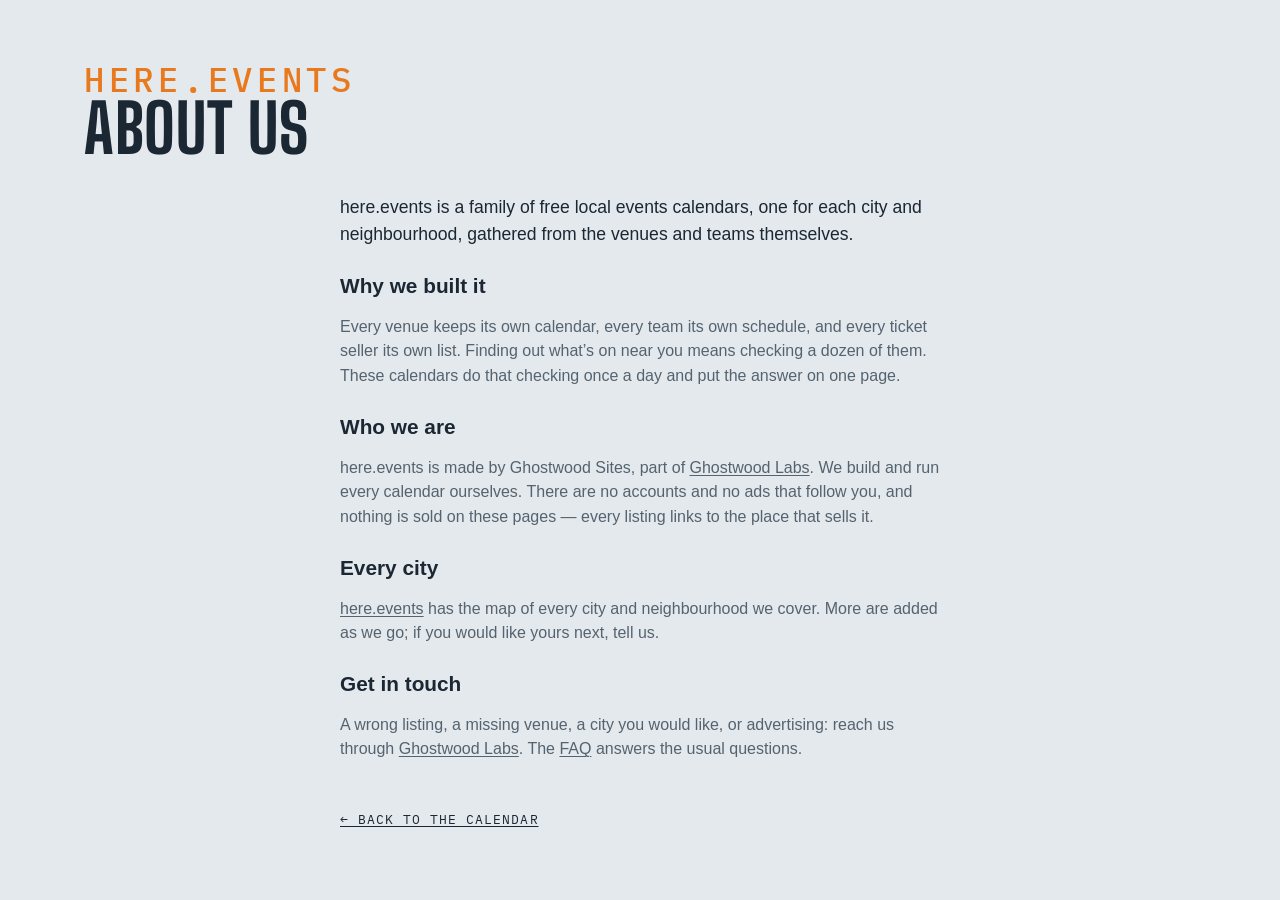
==== site/about.html @ 964dc715 "Sources and About Us as their own pages, FAQ the same on every site, More Cities centred Co-Authored" ====
<!DOCTYPE html>
<html lang="en">
<head>
<meta charset="utf-8">
<meta name="viewport" content="width=device-width, initial-scale=1, viewport-fit=cover">
<meta name="theme-color" media="(prefers-color-scheme: light)" content="#edf1f4">
<meta name="theme-color" media="(prefers-color-scheme: dark)" content="#141a20">
<script>
  try {
    var t = localStorage.getItem('lqa-theme');
    var PHONE = '(max-width: 640px), (pointer: coarse) and (max-height: 500px)';
    if ((t === 'light' || t === 'dark') && !matchMedia(PHONE).matches) document.documentElement.dataset.theme = t;
  } catch (e) { /* no storage — system it is */ }
</script>
<title>About Us — here.events</title>
<meta name="description" content="About here.events: free local events calendars for each city and neighbourhood, gathered from the venues and teams themselves.">
<link rel="icon" href="favicon.svg" type="image/svg+xml">
<link rel="preconnect" href="https://fonts.googleapis.com">
<link rel="preconnect" href="https://fonts.gstatic.com" crossorigin>
<link href="https://fonts.googleapis.com/css2?family=Big+Shoulders:opsz,wght@10..72,500;10..72,700&family=IBM+Plex+Mono:wght@400;500&display=swap" rel="stylesheet">
<link rel="stylesheet" href="styles.css?v=__V__">
<script src="city.js?v=__V__"></script>
</head>
<body>

<!-- the Ghostwood Labs mark, drawn once; the masthead and the footer <use> it -->
<svg width="0" height="0" style="position:absolute" aria-hidden="true">
  <symbol id="gw-mark" viewBox="0 0 576 576">
    <g fill="none" stroke="currentColor" stroke-width="24" stroke-linecap="round" stroke-linejoin="round">
      <path d="M300.19 51.03A26 26 0 0 1 275.81 51.03L235.63 29.71A26 26 0 0 0 210.57 30.08L103.63 91.02A26 26 0 0 0 90.5 113.61L90.5 161.4A26 26 0 0 1 77.38 183.98L39.62 205.52A26 26 0 0 0 26.5 228.1L26.5 347.9A26 26 0 0 0 39.62 370.48L77.38 392.02A26 26 0 0 1 90.5 414.6L90.5 462.39A26 26 0 0 0 103.63 484.98L210.57 545.92A26 26 0 0 0 235.63 546.29L275.81 524.97A26 26 0 0 1 300.19 524.97L340.37 546.29A26 26 0 0 0 365.43 545.92L472.37 484.98A26 26 0 0 0 485.5 462.39L485.5 414.6A26 26 0 0 1 498.62 392.02L536.38 370.48A26 26 0 0 0 549.5 347.9L549.5 228.1A26 26 0 0 0 536.38 205.52L498.62 183.98A26 26 0 0 1 485.5 161.4L485.5 113.61A26 26 0 0 0 472.37 91.02L365.43 30.08A26 26 0 0 0 340.37 29.71L300.19 51.03Z"/>
      <path d="M288 57.5L288 177.5"/>
      <path d="M288 518.5L288 403.5"/>
      <path d="M90.5 176.5L144.63 204.58A26 26 0 0 0 169.19 204.26L209.58 181.92A26 26 0 0 0 223 159.17L223 101.5L158.5 137.5"/>
      <path d="M485.5 176.5L431.37 204.58A26 26 0 0 1 406.81 204.26L366.42 181.92A26 26 0 0 1 353 159.17L353 101.5L417.5 137.5"/>
      <path d="M157 211L157 287.5"/>
      <path d="M419 211L419 287.5"/>
      <path d="M90.5 399.5L144.63 371.42A26 26 0 0 1 169.19 371.74L209.58 394.08A26 26 0 0 1 223 416.83L223 474.5L158.5 438.5"/>
      <path d="M485.5 399.5L431.37 371.42A26 26 0 0 0 406.81 371.74L366.42 394.08A26 26 0 0 0 353 416.83L353 474.5L417.5 438.5"/>
      <path d="M26.5 288L92 325.5L92 250.5"/>
      <path d="M549.5 288L484 325.5L484 250.5"/>
    </g>
  </symbol>
</svg>

<!-- About us (Steve, 2026-10-29: "Create an about us section just to the left of FAQ, make it work
     the same"): one shared page for every city, word for word, like the FAQ. Styled by .ad-page. -->
<header class="masthead">
  <div class="masthead-text">
    <p class="eyebrow">here.events</p>
    <h1>About Us</h1>
  </div>
</header>
<main class="ad-page about-page">
  <p class="ad-lead">here.events is a family of free local events calendars, one for each city and neighbourhood, gathered from the venues and teams themselves.</p>

  <h2>Why we built it</h2>
  <p>Every venue keeps its own calendar, every team its own schedule, and every ticket seller its own list. Finding out what’s on near you means checking a dozen of them. These calendars do that checking once a day and put the answer on one page.</p>

  <h2>Who we are</h2>
  <p>here.events is made by Ghostwood Sites, part of <a href="https://ghostwoodlabs.com/" rel="noopener">Ghostwood Labs</a>. We build and run every calendar ourselves. There are no accounts and no ads that follow you, and nothing is sold on these pages — every listing links to the place that sells it.</p>

  <h2>Every city</h2>
  <p><a href="https://here.events/">here.events</a> has the map of every city and neighbourhood we cover. More are added as we go; if you would like yours next, tell us.</p>

  <h2>Get in touch</h2>
  <p>A wrong listing, a missing venue, a city you would like, or advertising: reach us through <a href="https://ghostwoodlabs.com/" rel="noopener">Ghostwood Labs</a>. The <a href="faq.html">FAQ</a> answers the usual questions.</p>

  <a class="ad-back" href="./">← Back to the calendar</a>
</main>
</body>
</html>
---- site/styles.css ----
/* Lower Queen Anne Events — overcast-sky palette, marquee display type. */

:root {
  --sky: #e4e9ed;        /* overcast paper (a step down from #edf1f4, Steve 2026-10-12: "a little less glaring") */
  --mist: #f7f9fb;       /* card surface (was pure white) */
  --ink: #1b2733;        /* Puget ink */
  --ink-soft: #55636f;
  --ink-bright: #1b2733; /* the logo: pure white in the dark palette, ink here */
  --line: #c3ccd4;
  --gold: #e8791d;       /* Space Needle "Galaxy Gold" */
  --gold-soft: #fbe9d8;
  /* Color coding is muted (a step back from the pure primaries) and each
     group keeps to its own family so a dot or stripe reads as what it is:
     venues are cool (blue → violet → teal), event types are warm (yellow →
     orange → red → pink). */
  /* venue hues (chips, grid ticks, agenda tags): a sweep from teal through
     blue and violet to magenta, neighbors alternating light and dark */
  /* all three families sit a step back from the pure primaries: the same
     hues, less glare, so the stripes and ticks read after the titles */
  --v-uc: #9e2e2e; --v-soldier: #2e4f9e; --v-wrigley: #6f9e2e; --v-rate: #9e2e90; --v-wintrust: #2e9e8b; --v-cu1: #9e6b2e; /* the rooms, one hue each (city.js cssVar), spread round the wheel */
  --v-pavilion: #4a2e9e; --v-navypier: #339e2e; --v-chitheatre: #9e2e53; --v-cadillac: #2e749e; --v-cibc: #959e2e; --v-nederlander: #872e9e;
  --v-shakes: #2e9e66; --v-cso: #9e452e; --v-saltshed: #2e379e; --v-aragon: #589e2e; --v-riviera: #9e2e79; --v-metro: #2e9a9e;
  --v-hob: #9e822e; --v-thalia: #612e9e; --v-vic: #2e9e40; --v-radius: #9e2e3c; --v-concord: #2e5d9e; --v-parkwest: #7e9e2e;
  --v-lincoln: #9e2e9e; --v-bottom: #2e9e7d; --v-ramova: #9e5c2e; --v-reggies: #3c2e9e; --v-chopshop: #419e2e; --v-allstate: #9e2e62;
  --v-rosemont: #2e829e; --v-ravinia: #9e992e; --v-seatgeek: #782e9e;
  --venue-text: 72%;     /* how much of the venue hue the card's venue label keeps (light mode) */
  --tint: 26%;           /* the venue wash behind a series card (light mode; 13% in the dark palette) */
  --row-a: #f3f6f8; --row-b: #d6dde3; /* the list's rows alternate light and dark grey; only a series keeps its venue's hue (Steve, 2026-10-20) */
  /* event-type hues (calendar ticks, agenda right edge): concerts salmon and
     arts crimson keep clear of the brand orange; movies slate = "quiet" */
  --t-concert: #d9664f;
  --t-sports: #d4b106;
  --t-arts: #b8303f;
  --t-movie: #7a8a99;
  --t-community: #d63f9c;
  --t-expo: #2a9d8f;      /* conventions & expos: turquoise, the one hue the types didn't use */
  --t-bar: #c28a12;       /* bar nights: amber, an ale between the sports yellow and concert salmon */
  --alert: #e02b26;       /* cancelled / postponed notes: plain bright red */
  --barh-base: 3.4rem;   /* the pinned filter bar's height (chips 2.25rem + padding) */
  --titleh: 1.7rem;      /* the bar's title line (1.2rem + .5rem gap), added while scrolled */
  --barh: var(--barh-base); /* what the sticky things below the bar offset by */
  --rule: color-mix(in srgb, var(--line), var(--ink-soft)); /* list dividers: a step brighter than --line */
  /* the scorebug (the live game block, .tf-bug): a light panel in this theme, the broadcast's charcoal in the dark one (Steve, 2026-10-12: the charcoal panel on the light card looked bad) */
  --bug-bg: #f9fafb; --bug-frame: #c9d2da; --bug-ink: #1b2733; --bug-soft: #55636f; --bug-dim: #7c8894; --bug-rowline: #d5dce3; --bug-off: #b3bcc5; --bug-muted: #6b7784; --bug-score-bg: #ffffff; --bug-shadow: rgba(15, 25, 35, .10); --bug-redzone: #c8261f;
  --bug-bw: 1px; --frame: var(--line); --frame-w: 1px; /* the game block's frame and the bug's rules: hairlines in the card's line colour here, the 2px broadcast frame in the dark theme (Steve, 2026-10-12: "soften … the borders in general") */
  --cell-mix: 22%; --cell-ink: var(--ink); --cell-bar: 4px; --cell-shadow: none; /* the bug's team cells: a wash of the club colour with a bar of it at the left and ink type, instead of the solid cell ("soften the colors here") */
  --tick-mix: var(--ink); --tick-pct: 65%; /* the refresh countdown ring: the club's colour mixed toward ink here, toward white on the dark ground (the mix itself is written in the .tf-refresh rule: a token holding var(--team-2) would resolve here on :root, where no club colour exists, and come out empty) */
  --dot: color-mix(in srgb, var(--ink-soft) 40%, transparent); /* the dotted underline under the watch strip's links */
  --display: "Big Shoulders", "Arial Narrow", sans-serif;
  --body: -apple-system, BlinkMacSystemFont, "Segoe UI", "Helvetica Neue", sans-serif;
  --mono: "IBM Plex Mono", ui-monospace, Menlo, monospace;
}
/* Dark palette. Applies when the system prefers dark and the visitor hasn't
   picked Light, or whenever they've picked Dark (the toggle sets
   data-theme on <html>; "system" leaves it unset). The two blocks must
   stay identical — CSS has no way to give one ruleset two unrelated
   conditions. */
@media (prefers-color-scheme: dark) {
  :root:not([data-theme="light"]) {
    color-scheme: dark;
    --sky: #141a20; --mist: #1d252e; --ink: #e8edf1; --ink-soft: #9aa7b2; --ink-bright: #ffffff;
    --line: #333f4a; --gold: #f08a33; --gold-soft: #3a2a1a;
    --v-uc: #ea8686; --v-soldier: #86a3ea; --v-wrigley: #c0ea86; --v-rate: #ea86dd; --v-wintrust: #86ead9; --v-cu1: #eabc86;
    --v-pavilion: #9f86ea; --v-navypier: #8aea86; --v-chitheatre: #ea86a7; --v-cadillac: #86c4ea; --v-cibc: #e1ea86; --v-nederlander: #d586ea;
    --v-shakes: #86eab7; --v-cso: #ea9a86; --v-saltshed: #868eea; --v-aragon: #abea86; --v-riviera: #ea86c8; --v-metro: #86e6ea;
    --v-hob: #ead086; --v-thalia: #b386ea; --v-vic: #86ea96; --v-radius: #ea8692; --v-concord: #86b0ea; --v-parkwest: #cdea86;
    --v-lincoln: #e986ea; --v-bottom: #86eacc; --v-ramova: #eaaf86; --v-reggies: #9286ea; --v-chopshop: #97ea86; --v-allstate: #ea86b4;
    --v-rosemont: #86d1ea; --v-ravinia: #eae586; --v-seatgeek: #c886ea;
    --venue-text: 100%; --tint: 13%;
    --row-a: #1e252c; --row-b: #2c343c;
    --t-concert: #f0806a; --t-sports: #f2d21b; --t-arts: #d63a4f;
    --t-movie: #8b9db0; --t-community: #e660a8; --t-expo: #4fd1c5; --t-bar: #e3ad3c; --alert: #ff4b3e;
    --bug-bg: #2b2d30; --bug-frame: #c9cdd2; --bug-ink: #f4f4f4; --bug-soft: #d5d8dc; --bug-dim: #b9bec4; --bug-rowline: #5c6167; --bug-off: #6a6d72; --bug-muted: #4a4f56; --bug-score-bg: #fafafa; --bug-shadow: rgba(0, 0, 0, .35); --bug-redzone: #ff7b7b;
  --bug-bw: 2px; --frame: var(--ink-soft); --frame-w: 2px; --cell-mix: 100%; --cell-ink: #fff; --cell-bar: 0px; --cell-shadow: 0 1px 2px rgba(0, 0, 0, .5);
    --bug-bw: 2px; --frame: var(--ink-soft); --frame-w: 2px; --cell-mix: 100%; --cell-ink: #fff; --cell-bar: 0px; --cell-shadow: 0 1px 2px rgba(0, 0, 0, .5);
    --tick-mix: white; --tick-pct: 45%;
    --dot: color-mix(in srgb, var(--ink-soft) 60%, transparent);
  }
}
:root[data-theme="dark"] {
  color-scheme: dark;
  --sky: #141a20; --mist: #1d252e; --ink: #e8edf1; --ink-soft: #9aa7b2; --ink-bright: #ffffff;
  --line: #333f4a; --gold: #f08a33; --gold-soft: #3a2a1a;
  --v-uc: #ea8686; --v-soldier: #86a3ea; --v-wrigley: #c0ea86; --v-rate: #ea86dd; --v-wintrust: #86ead9; --v-cu1: #eabc86;
  --v-pavilion: #9f86ea; --v-navypier: #8aea86; --v-chitheatre: #ea86a7; --v-cadillac: #86c4ea; --v-cibc: #e1ea86; --v-nederlander: #d586ea;
  --v-shakes: #86eab7; --v-cso: #ea9a86; --v-saltshed: #868eea; --v-aragon: #abea86; --v-riviera: #ea86c8; --v-metro: #86e6ea;
  --v-hob: #ead086; --v-thalia: #b386ea; --v-vic: #86ea96; --v-radius: #ea8692; --v-concord: #86b0ea; --v-parkwest: #cdea86;
  --v-lincoln: #e986ea; --v-bottom: #86eacc; --v-ramova: #eaaf86; --v-reggies: #9286ea; --v-chopshop: #97ea86; --v-allstate: #ea86b4;
  --v-rosemont: #86d1ea; --v-ravinia: #eae586; --v-seatgeek: #c886ea;
  --venue-text: 100%; --tint: 13%;
  --row-a: #1e252c; --row-b: #2c343c;
  --t-concert: #f0806a; --t-sports: #f2d21b; --t-arts: #d63a4f;
  --t-movie: #8b9db0; --t-community: #e660a8; --t-expo: #4fd1c5; --t-bar: #e3ad3c; --alert: #ff4b3e;
  --bug-bg: #2b2d30; --bug-frame: #c9cdd2; --bug-ink: #f4f4f4; --bug-soft: #d5d8dc; --bug-dim: #b9bec4; --bug-rowline: #5c6167; --bug-off: #6a6d72; --bug-muted: #4a4f56; --bug-score-bg: #fafafa; --bug-shadow: rgba(0, 0, 0, .35); --bug-redzone: #ff7b7b;
  --tick-mix: white; --tick-pct: 45%;
  --dot: color-mix(in srgb, var(--ink-soft) 60%, transparent);
}
:root[data-theme="light"] { color-scheme: light; }

* { box-sizing: border-box; }
html { scroll-behavior: smooth; overflow-x: clip; } /* clip: the footer bleeds to the viewport edges */
@media (prefers-reduced-motion: reduce) { html { scroll-behavior: auto; } }
/* the page is 62rem wide, and steps wider on big screens so event names
   get a single line: the calendar column is fixed, so all of the extra
   width goes to the cards (the footer line follows) */
:root { --pagew: 62rem; }
@media (min-width: 1180px) { :root { --pagew: 72rem; } }
@media (min-width: 1360px) { :root { --pagew: 80rem; } }
body {
  /* no bottom padding: the sticky footer is the page's last thing, and any
     padding here would show as a blank band under it once the list is short.
     A column flex at least a viewport tall, so a short page (the Teams view
     with one team) still puts the footer at the bottom edge */
  display: flex; flex-direction: column; min-height: 100vh; min-height: 100dvh;
  margin: 0 auto; padding: 0 1.25rem; max-width: var(--pagew);
  background: var(--sky); color: var(--ink);
  font: 16px/1.55 var(--body);
}
/* flex items refuse to shrink below their content's minimum width, so one
   unwrappable line (a TV listing, the compact bar's title) would push a whole
   section past a phone's edge; let them shrink like blocks */
body > * { min-width: 0; }
a { color: inherit; text-underline-offset: 2px; }
:focus-visible { outline: 2px solid var(--ink-soft); outline-offset: 2px; }

/* ---- masthead ---- */
.masthead {
  display: flex; flex-wrap: wrap; gap: 1.5rem; align-items: flex-end;
  justify-content: space-between; padding: 2.5rem 0 1rem;
}
.eyebrow {
  font-family: var(--mono); font-size: .8rem; letter-spacing: .12em;
  text-transform: uppercase; color: var(--gold); margin: 0 0 .3rem;
}
h1 {
  font-family: var(--display); font-weight: 700; font-size: clamp(2.6rem, 7vw, 4.2rem);
  line-height: .92; text-transform: uppercase; letter-spacing: .01em; margin: 0;
}
.masthead-text { min-width: 0; max-width: 100%; } /* a flex item would grow to its widest line and push past a phone's edge */
/* "More Cities" (See All until 2026-10-13, Other Places until 2026-10-18): the pill before the theme pill, to the same map (Steve, 2026-10-12); in the pinned bar the chip's text folds away and the map glyph stays */
/* Add To My Calendar: the first of the masthead's tools (Steve, 2026-10-26, "should move here" — beside More Cities; in the bar from 2026-09-16 until then), sized like the More Cities pill beside it */
.masthead-tools #subscribeBtn { order: 3; display: inline-flex; align-items: center; gap: .45rem; min-height: calc(1.7rem + 8px); padding: 0 .95em; }
.masthead-tools #subscribeBtn svg { width: 1rem; height: 1rem; flex: none; }
.masthead-tools #subscribeBtn:hover { border-color: var(--ink-soft); }
.bar-title .masthead-tools #subscribeBtn { min-height: 1.7rem; padding: 0 .5em; } /* icon-only in the title line, like the pill (the label rule is .bar-title .masthead-tools .chip span) */
.masthead-tools .see-all { order: 4; display: inline-flex; align-items: center; gap: .45rem; min-height: calc(1.7rem + 8px); padding: 0 .95em; text-decoration: none; }
.masthead-tools .see-all svg { width: 1rem; height: 1rem; fill: none; stroke: currentColor; stroke-width: 1.6; stroke-linejoin: round; stroke-linecap: round; }
.masthead-tools .see-all:hover { border-color: var(--ink-soft); }
.bar-title .masthead-tools .see-all { min-height: 1.7rem; padding: 0 .5em; }
/* the mark and the name as one thing: the mark stretches to the text's
   height (eyebrow + title) and keeps square, in the footer mark's white */
.masthead { --mast-title: clamp(2.6rem, 7vw, 4.2rem); } /* the title's size; the eyebrow and the mark are cut from it */
.masthead h1 { font-size: var(--mast-title); }
/* the picture (Steve, 2026-09-21: line art, the Needle's crown the focus):
   the top of the Space Needle from the Highsmith aerial, traced to single
   smooth lines at build (a gradient-magnitude pass over the photo, see the
   memory note), a 4.5:1 window from the spire tip to the Queen Anne treeline
   with the Needle centred and the Cascades ridge behind
   (design/lqa-masthead-lines-gen.py). The
   drawing is a luminance mask (masthead-lines.png, white = line) over a box
   of ink, so the lines are the palette's own ink in either theme. A band
   behind the masthead, the Needle toward the right, dissolving into the page
   on every side — no hard edge where the art stops (Steve, 2026-09-21) */
.masthead { min-height: 11rem; overflow: hidden; isolation: isolate; } /* a slim band (Steve, 2026-09-20: minimal) */
.masthead-photo { /* the drawing fills the gap between the name and the theme pill (Steve, 2026-10-05: "in all the modes try to make it fill this space"): a flex item between them, as tall as the band (the negative margins reach over the band's padding) */
  order: 1; flex: 1 1 0; align-self: stretch; min-width: 0; z-index: -1;
  margin: -2.5rem 0 -1rem; pointer-events: none;
  background: #fff; opacity: .9; /* white lines on the dark palette, black on the light one (Steve: "white and black with antialiasing") */
  -webkit-mask-image: url(masthead-lines.png), linear-gradient(to right, transparent 0%, #000 10%, #000 92%, transparent 100%), linear-gradient(to bottom, #000 0%, #000 58%, transparent 100%);
  mask-image: url(masthead-lines.png), linear-gradient(to right, transparent 0%, #000 10%, #000 92%, transparent 100%), linear-gradient(to bottom, #000 0%, #000 58%, transparent 100%);
  -webkit-mask-size: auto 100%, 100% 100%, 100% 100%; mask-size: auto 100%, 100% 100%, 100% 100%; /* the drawing at the band's height, however wide the gap: the Needle stays whole, the ridge beside it shows as far as the gap allows */
  -webkit-mask-position: 50% 0%, 0 0, 0 0; mask-position: 50% 0%, 0 0, 0 0; /* the Needle is at the drawing's centre, so its spire is the centre of the gap at every width (Steve, 2026-10-05: "make the center the top of the needle") */
  -webkit-mask-repeat: no-repeat; mask-repeat: no-repeat;
  mask-mode: luminance, alpha, alpha;
  -webkit-mask-composite: source-in; mask-composite: intersect;
}
.masthead-tools { order: 2; }
:root[data-theme="light"] .masthead-photo { background: #000; opacity: .7; }
@media (prefers-color-scheme: light) { :root:not([data-theme="dark"]) .masthead-photo { background: #000; opacity: .7; } }
.masthead-text { position: relative; }
.masthead .eyebrow { font-size: calc(var(--mast-title) * .5); font-weight: 500; letter-spacing: .14em; margin-bottom: .1rem; line-height: 1; } /* "Seattle": half the title's size (Steve, 2026-09-16: twice the quarter it was), a shade bolder */
/* the masthead's tools (Steve, 2026-09-14): Add To My Calendar (back here
   2026-10-26), the More Cities pill and the theme pill at the masthead's
   right end — the bar below keeps its room for the switch, filters, search,
   the clubs and the season calendar chip */
.masthead { position: relative; }
.masthead-tools { display: flex; align-items: center; gap: .6rem; flex: none; margin-left: auto; }
.sub { color: var(--ink-soft); max-width: 34rem; margin: .8rem 0 0; }

.updated { /* the "Updated …" stamp: an eyebrow line under the title, spaced like the one above it */
  margin: .3rem 0 0; min-height: 1em;
}
/* Solid-ink pill with the page background as its text — a dark pill in
   light mode, a light one in dark — softened on hover (the event sheet's
   Tickets button). */
.btn-cal {
  display: inline-flex; align-items: center; gap: .55em; margin: auto 0;
  font: 600 1rem/1 var(--body); color: var(--sky); background: var(--ink);
  border: 0; border-radius: 999px; padding: .85em 1.4em .85em 1.15em; cursor: pointer;
  transition: background .15s, color .15s;
}
.btn-cal svg { width: 1.15em; height: 1.15em; flex: none; }
.btn-cal:hover { background: var(--ink-soft); color: var(--sky); }
/* the subscribe pop: app.js placeSubscribePop fixes it under the masthead's
   Add To My Calendar button (right edges aligned); these are the fallback
   position and the look */
.pop {
  position: absolute; right: 0; top: calc(100% + 1.1rem); z-index: 10;
  width: min(18rem, 100%); background: var(--mist); border: 1px solid var(--line);
  border-radius: 8px; padding: 1rem 1.1rem; box-shadow: 0 8px 28px rgba(15, 25, 35, .18);
  font-size: .92rem;
}
.pop p { margin: 0 0 .6rem; }
.pop > :last-child { margin-bottom: 0; }
/* everything in the pop sits on one centre line: the checkbox row, the
   three named calendar tiles, the QR / Copy Link chips, then the note */
.pop-tiles { display: grid; grid-template-columns: repeat(3, 4.6rem); justify-content: center; gap: .6rem; margin: 0 0 .7rem; }
.pop-tools { display: flex; justify-content: center; gap: .5rem; margin: 0 0 .9rem; }
.pop-tools .chip { display: inline-flex; align-items: center; gap: .4rem; text-decoration: none; padding: .45em .85em; }
.pop-tools .chip svg { width: 1rem; height: 1rem; flex: none; color: var(--gold); }
.pop-tools .chip:hover { border-color: var(--ink-soft); }
/* Copy Link: a check replaces the icon for a moment after copying */
.pop-tools .chip.is-done svg { display: none; }
.pop-tools .chip.is-done::before { content: "✓"; font-weight: 700; line-height: 1; }
.qr-panel { text-align: center; margin-bottom: .6rem; }
#qrImg {
  display: inline-block; width: 170px; height: 170px;
  background: #fff; padding: 6px; border-radius: 8px;
}
#qrImg svg { display: block; width: 100%; height: 100%; }
/* a tile: the service's icon over its name */
.tile {
  display: grid; justify-items: center; gap: .4rem;
  padding: .6rem .3rem .5rem; border: 1px solid var(--line); border-radius: 10px;
  background: var(--sky); text-decoration: none; color: var(--ink-soft);
}
.tile-logo { width: 2.4rem; height: 2.4rem; border-radius: 8px; object-fit: contain; }
.tile span { font-family: var(--mono); font-size: .62rem; text-transform: uppercase; letter-spacing: .08em; line-height: 1; }
.tile:hover { border-color: var(--ink-soft); color: var(--ink); }
/* ---- filter bar: one row of matching chips ---- */
/* Funnel (filters), Reset, Copy link, Add To Calendar, then the theme toggle
   at the right end. position: relative makes the bar the box the subscribe
   pop hangs from. */
.filterbar {
  display: flex; flex-wrap: nowrap; gap: .6rem; align-items: center;
  margin: .75rem 0 0; position: relative;
}
.filterbar > * { flex-shrink: 0; }
.filterbar .chip {
  display: inline-flex; align-items: center; gap: .45rem; min-height: 2.25rem;
  position: relative; /* for the visually-hidden labels in .is-tight */
}
.filterbar .chip svg { width: 1rem; height: 1rem; flex: none; }
.filterbar .chip:not(:disabled):hover { border-color: var(--ink-soft); }
/* the funnel's chevron is the panel's open/closed indicator. Its outline is
   deliberately the same whether or not a filter is active — Reset lighting
   up is the "something's filtered" signal. */
/* The bar can't wrap. When its content wouldn't fit — app.js measures and
   sets .is-tight — the view switch's words go (see .view-toggle); the labeled
   Add To My Calendar chip that used to shed its label here left the bar for
   the masthead 2026-10-26. */
/* the Teams chip is a switch: solid while its view is on show */
/* the view switch: list | month | home teams, a three-stop pill like the theme's (same rules, .view-toggle) */
.view-toggle[data-active="month"] .theme-knob { left: calc(3px + var(--tt)); }
.view-toggle[data-active="teams"] .theme-knob { left: calc(3px + 2 * var(--tt)); }
.view-toggle button[aria-checked="true"] { color: var(--sky); }
/* while the Teams view is up the agenda's own controls step aside — the
   filters, search, the Today floater, Add To Calendar and the phone's calendar chip */
html.teams-open .search-wrap,
html.teams-open .cal-toggle { display: none; } /* Add To Calendar stays: in Teams mode it offers the club's season feed */
html.teams-open #calToday { display: none; }
.cal-side:not(.is-float) .cal { margin-bottom: 1.6rem; } /* room for the TODAY tab below the docked card */
/* the search box: a chip that takes typing, a magnifier at its right end and
   no placeholder; it gives up width first when the row gets tight */
.filterbar .search-wrap { position: relative; display: flex; flex: 1 1 10rem; min-width: 10rem; max-width: none; } /* the whole of the row's slack (Steve, 2026-10-24, "span the full width"; capped at 28rem from 2026-09-15 until then) */ /* takes whatever room the row has left, never less than a word's worth: the chips drop their labels first (is-tight) */
#searchBox {
  width: 100%; font: 500 .85rem/1 var(--body); color: var(--ink); background: var(--mist);
  border: 1px solid var(--line); border-radius: 999px; padding: .5em 2.4em .5em .95em; min-height: 2.25rem;
  -webkit-appearance: none; appearance: none;
}
#searchBox::-webkit-search-cancel-button { margin-right: .2em; }
/* hover and focus both just brighten the edge — no orange ring on a text box */
#searchBox:hover { border-color: var(--ink-soft); }
#searchBox:focus, #searchBox:focus-visible { outline: none; border-color: var(--ink); }
.search-wrap svg {
  position: absolute; right: .85rem; top: 50%; width: 1rem; height: 1rem;
  transform: translateY(-50%); color: var(--ink-soft); pointer-events: none;
}
/* Right end of the bar, left to right: the calendar chip (narrow layouts
   only), then the season calendar chip (DOM order keeps the chips together;
   flex order places them); the search box grows to fill the gap before them.
   Add To My Calendar was the bar's last chip from 2026-09-16 to 2026-10-26. */
#calToggle { order: 2; }
#viewToggle { order: -1; } /* the view switch leads the bar in either mode (Steve, 2026-09-14) */
/* light / dark: a two-stop pill at the bar's right end, the ink knob
   sliding under the stop in effect (the system's side until a click) */
.theme-toggle {
  position: relative; display: inline-flex; order: 5;
  padding: 3px; border: 1px solid var(--line); border-radius: 999px; background: var(--mist);
}
.theme-toggle { --tt: 2rem; cursor: pointer; } /* stop width — wider on phones for the tap target; the rim and the knob are click targets too (a press anywhere steps the pill) */
.theme-toggle button {
  position: relative; z-index: 1; width: var(--tt); height: 1.7rem; cursor: pointer;
  background: none; border: 0; padding: 0; color: var(--ink-soft); border-radius: 999px;
  display: grid; place-items: center;
}
.theme-toggle button svg { width: 1rem; height: 1rem; }
.theme-toggle button[aria-checked="true"] { color: var(--sky); } /* still a click target: any stop flips */
.theme-toggle button:not([aria-checked="true"]):hover { color: var(--ink); }
.theme-knob {
  position: absolute; top: 3px; left: 3px; width: var(--tt); height: calc(100% - 6px);
  border-radius: 999px; background: var(--ink); transition: left .18s; /* ink knob, page-colored icon — like a checked box */
}
.theme-toggle[data-active="dark"] .theme-knob { left: calc(3px + var(--tt)); }
.theme-toggle[data-active="system"] .theme-knob { left: calc(3px + 2 * var(--tt)); }
@media (prefers-reduced-motion: reduce) { .theme-knob { transition: none; } }
/* the view stops carry their words — List · Month · Teams — while the bar has room (Steve, 2026-10-24,
   "span the full width … display text for the icons if there is space"; Kona first, every city the same day):
   is-tight (app.js fitFilterBar / fitTeamStrip) drops them back to icons, and the ink knob is measured under
   the lit stop by app.js placeKnob (--knob-x/--knob-w), whatever its width. After the .theme-toggle rules so
   width: auto wins. */
.view-toggle button { width: auto; min-width: var(--tt); padding: 0 .7rem 0 .55rem; gap: .4rem; display: inline-flex; align-items: center; justify-content: center; }
.view-toggle .vt-label { font: 500 .8rem/1 var(--body); letter-spacing: .01em; white-space: nowrap; }
.filterbar.is-tight .view-toggle button { padding: 0; width: var(--tt); }
.filterbar.is-tight .vt-label { display: none; }
.view-toggle[data-active] .theme-knob { left: var(--knob-x, 3px); width: var(--knob-w, var(--tt)); transition: left .18s, width .18s; }
@media (prefers-reduced-motion: reduce) { .view-toggle[data-active] .theme-knob { transition: none; } }
/* the Filter button rides at the end of the view pill, past a hairline, in every mode (Steve, 2026-10-24,
   "for all sites, and modes combine these"): icon + word like the stops, the word going with is-tight; while
   the panel is open it wears the ink like a knob of its own. It is not a stop: the knob never moves to it. */
.view-toggle .vt-filter { width: auto; min-width: var(--tt); padding: 0 .7rem 0 .55rem; } /* a stop like the others — no divider (Steve, 2026-10-24: "vert lines should be consistent") */
.filterbar.is-tight .view-toggle .vt-filter { width: auto; padding: 0 .35rem 0 .4rem; }
.view-toggle .vt-filter[aria-expanded="true"], .view-toggle .vt-filter[aria-expanded="true"]:hover { background: var(--ink); color: var(--sky); border-radius: 999px; }
/* the bar stays pinned at the top while the list scrolls (--barh is its
   height — the month dividers and the calendar strip stick just below it);
   the panel floats open under it, over the content, which stays put */
.filter-area {
  position: sticky; top: 0; z-index: 30; background: var(--sky);
  padding: .55rem 0 .6rem; margin-top: .2rem;
}
.filter-area .filterbar { margin: 0; }
/* the pinned bar's title: one slim line above the chips in the masthead's
   face, shown once the masthead itself has scrolled off; --titleh is what
   it adds to the bar, and html.is-scrolled adds that to --barh */
.bar-title { /* one size for all three parts */
  display: flex; align-items: baseline; gap: .9rem; white-space: nowrap;
  font-family: var(--display); font-weight: 700; font-size: 1.1rem; line-height: 1.2rem;
  text-transform: uppercase; letter-spacing: .02em; margin: 0 0 .5rem;
}
.bar-title[hidden] { display: none; } /* an author display beats the UA [hidden] rule */
.eyebrow[hidden], .bar-eyebrow[hidden] { display: none; } /* an empty eyebrow (a city with no neighbourhood) takes no room */
.bar-name { min-width: 0; overflow: hidden; text-overflow: ellipsis; } /* the title gives way first */
.bar-eyebrow { /* "Seattle" and "Updated …" in the masthead's eyebrow face */
  flex: none; font-family: var(--mono); font-weight: 400; letter-spacing: .08em; color: var(--gold);
}
#barUpdated { display: none; } /* the stamp is the footer's alone (Steve, 2026-09-16) */
html.is-scrolled { --titleh: 2.2rem; --barh: calc(var(--barh-base) + var(--titleh)); } /* the title line carries the masthead's tools while scrolled (app.js markStuck moves them): 1.7rem chips + the .5rem gap */
/* the tools in the title line: icon-only chips a size down, the theme pill scaled to match, at the line's right end (the pop still hangs from the bar below) */
.bar-title .masthead-tools { align-self: center; margin-left: auto; gap: .4rem; }
.bar-title .masthead-tools .chip { min-height: 1.7rem; padding: .2em .5em; }
.bar-title .masthead-tools .chip span { position: absolute; width: 1px; height: 1px; overflow: hidden; clip: rect(0 0 0 0); white-space: nowrap; }
.bar-title .masthead-tools .chip svg { width: 1rem; height: 1rem; }
.bar-title .theme-toggle { zoom: .8; }
.filter-panel {
  position: absolute; left: 0; right: 0; top: calc(100% + .5rem); z-index: 20;
  background: var(--mist); border: 1px solid var(--line);
  border-radius: 10px; padding: 1rem 1.1rem;
  box-shadow: 0 12px 36px rgba(0, 0, 0, .3);
  max-height: calc(100vh - 8rem); max-height: calc(100dvh - 8rem); overflow-y: auto;
}
/* Kayak-style panel: columns of checkbox rows, Select all | Clear all links
   per group, an "only" link on hover, and an event count on the right. */
/* the groups sit in columns with a rule between them (a rule above, on
   phones, where they stack) */
.fp-cols { display: grid; grid-template-columns: repeat(auto-fit, minmax(18rem, 1fr)); gap: 1.25rem 0; } /* wide enough that no name wraps; tablets get two columns */
.fp-group { padding: 0 1.25rem; min-width: 0; } /* columns share the width evenly; a long name clips with an ellipsis rather than pushing the next column out of the panel (2026-10-18, the neighbourhood rows) */
.fp-group:first-child { padding-left: 0; }
.fp-group:last-child { padding-right: 0; }
.fp-group + .fp-group { border-left: 1px solid var(--line); }
@media (max-width: 640px) {
  .fp-group { padding: 0; }
  .fp-group + .fp-group { border-left: 0; border-top: 1px solid var(--line); padding-top: 1.1rem; }
}
/* top row: preset chips (the lit one matches the current state) with the
   Sold Out and Holidays switches pushed to the right. They are switches, not
   allow boxes like the rows below (one narrows the list, one adds days), so
   they wear a pill-and-knob face instead of the tick box */
.fp-switch { position: relative; display: flex; align-items: center; gap: .5rem; cursor: pointer; }
.fp-switch input { position: absolute; opacity: 0; width: 1px; height: 1px; }
.sw {
  flex: none; width: 2rem; height: 1.15rem; position: relative;
  border: 1.5px solid var(--ink-soft); border-radius: 1rem; background: var(--mist);
  transition: background .15s, border-color .15s;
}
.sw::after {
  content: ""; position: absolute; top: .1rem; left: .1rem; width: .75rem; height: .75rem;
  border-radius: 50%; background: var(--ink-soft); transition: transform .15s, background .15s;
}
.fp-switch input:checked + .sw { background: var(--ink); border-color: var(--ink); }
.fp-switch input:checked + .sw::after { transform: translateX(.85rem); background: var(--mist); }
.fp-switch:hover .sw { border-color: var(--ink); }
.fp-switch input:focus-visible + .sw { outline: 2px solid var(--ink-soft); outline-offset: 2px; }
.fp-top { display: flex; align-items: center; gap: 1rem; padding: 0 1.25rem; margin: 0 0 1.1rem; }
/* one row that scrolls sideways at every width, never wraps (Steve,
   2026-09-22); a right-edge fade (.is-more-right, app.js presetEdge) says
   more chips sit beyond the edge and lifts once scrolled to the end */
.fp-presets { display: flex; flex-wrap: nowrap; align-items: center; gap: .4rem; flex: 1; min-width: 0; overflow-x: auto; scrollbar-width: none; padding: 2px 0; scroll-padding: 0 1rem; }
.fp-presets::-webkit-scrollbar { display: none; }
.fp-presets.is-more-right { -webkit-mask-image: linear-gradient(to right, #000 calc(100% - 2.6rem), transparent); mask-image: linear-gradient(to right, #000 calc(100% - 2.6rem), transparent); }
.fp-preset { flex: none; }
.fp-soldout { margin-left: auto; white-space: nowrap; flex: none; }
.fp-holidays { white-space: nowrap; flex: none; }
.fp-preset { font-size: .8rem; padding: .4em .85em; min-height: 2rem; }
.fp-preset:hover { border-color: var(--ink-soft); }
.fp-preset.is-on { background: var(--ink); color: var(--sky); border-color: var(--ink); }
.fp-group h3 {
  white-space: nowrap; /* never wraps (Steve, 2026-09-22) */
  font-family: var(--mono); font-size: .68rem; text-transform: uppercase;
  letter-spacing: .1em; color: var(--ink); margin: 0 0 .35rem; font-weight: 700; /* bold, ink (Steve, 2026-09-22) */
  display: flex; align-items: baseline; gap: .6rem;
}
/* All · None at the heading's right end: plain words in the heading's own face, not chips */
.fp-allnone { margin-left: auto; display: inline-flex; align-items: baseline; gap: .35rem; font-weight: 500; color: var(--ink-soft); } /* the links stay quiet next to the bold title */
.fp-allnone i { font-style: normal; opacity: .6; }
.fp-set { font: inherit; letter-spacing: inherit; text-transform: inherit; color: var(--ink-soft); background: none; border: 0; padding: 0; cursor: pointer; text-decoration: underline; text-decoration-color: color-mix(in srgb, var(--ink-soft) 50%, transparent); text-underline-offset: 2px; }
.fp-set:hover { color: var(--ink); text-decoration-color: currentColor; }
.fp-list { display: flex; flex-direction: column; }
.fp-list + h3 { margin-top: 1rem; } /* a second group stacked in the same column */
.fp-list[hidden] + h3 { margin-top: 0; } /* a group folded away leaves the next heading level with the other columns' */
.fp-row { display: flex; align-items: center; gap: .5rem; padding: .3rem .35rem; border-radius: 6px; }
.fp-row:hover { background: var(--sky); }
.fp-check { position: relative; display: flex; align-items: center; gap: .6rem; cursor: pointer; min-width: 0; }
/* the Show | Hide pair at the row's end (Steve, 2026-09-22, third pass):
   two small words joined into one pill. Neither lit = no preference; the
   lit one is ink. Hide lit strikes the row's name */
.fp-seg { flex: none; display: inline-flex; margin-left: auto; border: 1.5px solid var(--line); border-radius: 999px; background: var(--mist); overflow: hidden; }
.fp-seg-b {
  font: inherit; font-size: .68rem; line-height: 1; letter-spacing: .02em; color: var(--ink-soft);
  background: none; border: 0; padding: .28rem .55rem; margin: 0; cursor: pointer;
}
.fp-seg-b + .fp-seg-b { border-left: 1.5px solid var(--line); }
.fp-seg-b:hover { color: var(--ink); background: color-mix(in srgb, var(--ink) 8%, transparent); }
.fp-seg-b[aria-pressed="true"] { color: var(--mist); background: var(--ink); }
.fp-seg-b:focus-visible { outline: 2px solid var(--ink-soft); outline-offset: 2px; }
.fp-check:hover .fp-name { color: var(--ink); }
.fp-name { font-size: .88rem; display: flex; align-items: center; gap: .45rem; white-space: nowrap; min-width: 0; }
.fp-name > * { overflow: hidden; text-overflow: ellipsis; } /* never wraps; a too-narrow column clips with an ellipsis */
.fp-name a { text-decoration-color: var(--line); }
.fp-name a:hover { text-decoration-color: var(--ink-soft); }
.fp-row:has(.fp-seg[data-mode="ex"]) .fp-name { opacity: .55; } /* a hidden row reads dimmed — the colour change alone, no strike-through (Steve, 2026-10-05) */
/* a city-wide site folds its column by neighbourhood (seattle-events, 2026-10-18): the neighbourhood's row carries a chevron that
   opens the rooms under it, indented behind a hairline; its Show | Hide pair works every room at once */
.fp-hood .fp-name { font-weight: 600; }
.fp-fold { flex: none; width: 1.15rem; height: 1.15rem; display: inline-flex; align-items: center; justify-content: center; border: 0; border-radius: 4px; background: none; padding: 0; margin: 0 -.1rem 0 -.2rem; color: var(--ink-soft); cursor: pointer; }
.fp-fold:hover { color: var(--ink); background: color-mix(in srgb, var(--ink) 8%, transparent); }
.fp-fold svg { width: .72rem; height: .72rem; transition: transform .15s; }
.fp-fold[aria-expanded="true"] svg { transform: rotate(90deg); }
.fp-sub { display: flex; flex-direction: column; margin: 0 0 .25rem 1rem; padding-left: .3rem; border-left: 1px solid var(--line); }
.fp-sub[hidden] { display: none; }
.fp-tail .fp-name { color: var(--ink-soft); font-style: italic; } /* the "More rooms" row at a group's foot: the rooms the usual view hides, folded (2026-10-18) */
.fp-tail:has(.fp-seg[data-mode="ex"]) .fp-name { opacity: 1; } /* it is usually all-Hide; dimming it too would make it vanish */
/* three groups — the two venue lists (Lower Queen Anne the wider), Teams
   (Steve, 2026-09-20; Capacity rows dropped 2026-09-22) */
@media (min-width: 641px) and (max-width: 899px) { .fp-tree .fp-cols { grid-template-columns: 1.1fr 1fr; } .fp-tree .fp-group:nth-child(3) { grid-column: 1; border-left: 0; padding-left: 0; padding-right: 1.25rem; border-top: 1px solid var(--line); padding-top: 1rem; margin-top: -.25rem; } } /* tablets: two columns, Teams under Lower Queen Anne (three squeezed the headings into wraps) */
@media (min-width: 900px) { .fp-tree .fp-cols { grid-template-columns: 1.15fr 1fr 1fr; } .fp-tree { right: auto; width: min(100%, 58rem); } } /* three columns of about twelve rows each (Festivals under Home Teams, 2026-10-05); the panel no wider than they need — it used to run the toolbar's width and stretch the rows across it (Steve: "feel free to shrink the width of the filter pop up") */
.fp-note { font-family: var(--mono); font-size: .66rem; color: var(--ink-soft); letter-spacing: .04em; margin-left: .35rem; } /* a band's seat range after its name */
.chip {
  font: 500 .85rem/1 var(--body); cursor: pointer; border-radius: 999px;
  padding: .5em .95em; background: var(--mist); color: var(--ink);
  border: 1px solid var(--line);
}

/* ---- agenda layout: list + docked mini calendar ---- */
.agenda { margin-top: 1.6rem; }
/* the view note: one plain line above the list while the view is not the
   usual one, the way back at its right (app.js renderViewNote) */
.view-note { display: flex; align-items: center; gap: .8rem; flex-wrap: wrap; margin: 0 0 1.1rem; padding: .55rem .9rem; border: 1px solid var(--line); border-radius: 10px; background: var(--mist); font-size: .88rem; }
.fp-group h3[hidden], .fp-list[hidden] { display: none; } /* a group with no rows in this city folds away with its heading (the flex displays above would otherwise beat [hidden]; Steve, 2026-10-11) */
.view-note[hidden] { display: none; }
.view-note .chip { margin-left: auto; font-size: .78rem; padding: .3em .75em; min-height: 1.9rem; }
/* the toast: a word above the footer after hiding something from the sheet, with Undo */
.toast { position: fixed; left: 50%; bottom: calc(3.6rem + env(safe-area-inset-bottom)); transform: translateX(-50%); z-index: 40; display: flex; align-items: center; gap: 1rem; padding: .6rem .6rem .6rem 1rem; border-radius: 999px; background: var(--ink); color: var(--sky); font-size: .88rem; box-shadow: 0 12px 36px rgba(0, 0, 0, .35); max-width: calc(100vw - 2rem); }
.toast[hidden] { display: none; }
.toast button { font: 700 .82rem/1 var(--body); color: var(--gold); background: none; border: 1px solid color-mix(in srgb, var(--sky) 35%, transparent); border-radius: 999px; padding: .45em .9em; cursor: pointer; }
.toast button:hover { border-color: var(--sky); }
.agenda, .teams { margin-bottom: 1.5rem; } /* the gap above the footer (its own top margin is auto) */
.agenda-layout {
  display: grid; grid-template-columns: minmax(0, 1fr) 18rem;
  gap: 0 2.5rem; align-items: start;
}
.agenda-layout > ol { grid-column: 1; }
.cal-side { position: sticky; top: calc(var(--barh) + .5rem); grid-column: 2; grid-row: 1; } /* same offset under the bar as the pops */
/* the Add To Calendar pop hangs over the docked calendar (same width, same right edge)
   and is shorter, so the calendar steps out while the pop is open */
.cal-side:not(.is-float) .cal { transition: opacity .15s; }
html.pop-open .cal-side:not(.is-float) .cal { opacity: 0; pointer-events: none; }
/* Below the page's full width (62rem + padding) the calendar never docks —
   beside the list it would squeeze the cards to a sliver — so from here
   down it floats over the list instead. */
@media (max-width: 1023px) {
  .agenda-layout { display: flex; flex-direction: column; }
  /* the grid's align-items: start carries over; the strip must span the
     column or it shrinks to its content (it has none, so its right edge —
     where the handle hangs — would be the left edge of the page) */
  .cal-side { align-self: stretch; width: 100%; }
  /* a zero-height sticky strip, first in the column, carrying the handle
     (hanging off its right end) and the floating calendar; both ride along
     as the list scrolls */
  .cal-side { order: -1; height: 0; top: calc(var(--barh) + .5rem); z-index: 15; }
  .cal-side.is-float .cal {
    position: absolute; z-index: 14; right: 0; top: 0; /* right under the pinned bar */
    width: min(22rem, 100%);
    max-height: calc(100vh - 5rem); max-height: calc(100dvh - 5rem); overflow-y: auto;
  }
  .cal-side.is-float .cal-month { box-shadow: 0 12px 36px rgba(0, 0, 0, .3); }
}

/* ---- the Month view: the month's events, as the filters leave them, on one calendar ---- */
html.month-open .agenda-layout, html.month-open .cal-toggle { display: none; } /* the list and its mini calendar step aside; the board is the month */
/* ---- the month view: one continuous grid of weeks, square days (Steve, 2026-09-15) ----
   The grid runs from this month on with no end (app.js appends months as
   the sentinel nears the window), sized to the window: seven squares across,
   the page scrolling down them under the pinned filter bar; the ‹ MONTH ›
   header and the weekday row stick under the bar and name the month at the
   top (the sticky footer stays pinned at the bottom as everywhere). A day
   carries its events' names only, as many as fit, the rest folded into
   "+N more" (fitBoardCells); a tap on the day opens the card listing them all. */
.month-board[hidden] { display: none; }
.month-board { margin: 0 auto; max-width: 100%; position: relative; } /* app.js sizeBoard sets its width: seven squares that show the whole month in the window at the top of the page, centred when that is narrower than the page */
.mb-sticky { position: sticky; top: var(--barh); z-index: 6; background: var(--sky); padding-top: 1.9rem; } /* the room is the TODAY tab's, which rises from the header (Steve: an up tab) */
.mb-head { position: relative; } /* the tab and, on a centred board, the vertical month name hang off it */
/* TODAY over the month view's header: the same tab, upside down — rising from the header's top edge */
.cal-head button.cal-today-tab { width: auto; height: auto; min-width: 0; min-height: 0; display: inline-flex; border-radius: 6px 6px 0 0; } /* not the header's arrow-button size, nor the phones' 2.75rem touch minimum */
.cal-head button.cal-today-tab svg { width: .85rem; height: .85rem; }
.cal-head button.cal-today-tab[hidden] { display: none; } /* the override above would otherwise beat [hidden] */
.mb-head .cal-today-tab { top: auto; bottom: 100%; border-top: 2px solid var(--ink-soft); border-bottom: 0; border-radius: 6px 6px 0 0; padding: .24rem .7rem .3rem; box-shadow: 0 -3px 8px rgba(0, 0, 0, .25); }
/* the board centred narrower than the page (sizeBoard's is-narrow): the months' names stand beside their blocks, so the header keeps only ‹ › */
/* …and on a centred board the header goes altogether (Steve, 2026-09-16: "useless" — the names beside the blocks say the month and open the picker; scrolling moves the months); what stays is the sticky anchor, a hair tall, and TODAY as a chip under the filter bar while another month is at the top */
.month-board.is-narrow .mb-head { display: none; }
.month-board.is-narrow .mb-sticky { padding-top: 0; height: .4rem; }
.month-board.is-narrow .mb-sticky > .cal-today-tab { top: .4rem; bottom: auto; border: 2px solid var(--ink-soft); border-radius: 6px; box-shadow: 0 3px 8px rgba(0, 0, 0, .25); } /* painted: the days scroll under it, not through the gap to the bar; the TODAY tab hangs from its foot */
.mb-sticky .mb-head { border-bottom: 2px solid var(--ink-soft); border-radius: 10px; padding-bottom: .3rem; } /* the header on its own: the weekday row went with each month */
.mb-wdays { display: grid; grid-template-columns: repeat(7, minmax(0, 1fr)); background: var(--mist); border: 2px solid var(--ink-soft); border-bottom: 0; border-radius: 10px 10px 0 0; font-family: var(--mono); font-size: .62rem; letter-spacing: .1em; text-transform: uppercase; color: var(--ink-soft); }
.mb-wdays span { padding: .1rem .35rem .3rem; text-align: center; } /* centred over the column (Steve, 2026-09-16) */
/* every month its own block (Steve, 2026-09-15): a framed grid padded to whole weeks with blank slots, a gap between months, its name standing beside it on a centred board */
.mb-month { position: relative; margin-top: .8rem; }
.mb-days { border: 2px solid var(--ink-soft); border-radius: 0 0 10px 10px; overflow: hidden; grid-auto-rows: auto; }
/* the month's name: standing beside its block on a centred board; on a full-width board the pinned ‹ MONTH › bar names the month, so no heading over the block as well (it read twice — Steve's review, 2026-09-16) */
.mb-mname { display: none; font: 700 .95rem/1 var(--display); text-transform: uppercase; letter-spacing: .12em; color: var(--ink); background: none; border: 0; padding: .15rem .1rem .35rem; margin: 0; cursor: pointer; text-align: left; border-radius: 6px; }
.mb-mname:hover { color: var(--ink-soft); }
.month-board.is-narrow .mb-mname { display: block; position: absolute; right: calc(100% + .9rem); top: 50%; translate: 0 -50%; /* centred on its block (Steve, 2026-09-15) */ writing-mode: vertical-rl; transform: rotate(180deg); transform-origin: center; font: 700 var(--mname, 3rem)/1 var(--display); text-transform: uppercase; letter-spacing: .08em; color: var(--ink); background: none; border: 0; padding: 0; margin: 0; cursor: pointer; white-space: nowrap; border-radius: 6px; }
.month-board.is-narrow .mb-mname:hover { color: var(--ink-soft); }
.month-board.is-narrow .mb-mname:focus-visible { outline: 2px solid var(--ink); outline-offset: 4px; }
.month-board.is-short .mb-days > .cal-day { aspect-ratio: auto; height: var(--cellh); } /* a full-width board that would run past the window: the days give up a little height (never under 60% of their width) so the month fits (app.js sizeBoard) */
.mb-days > .cal-day { aspect-ratio: 1; height: auto; display: flex; flex-direction: column; align-items: stretch; gap: .15rem; padding: .3rem .3rem .35rem; cursor: pointer; }
.mb-days > .cal-day:hover { background: color-mix(in srgb, var(--ink) 6%, var(--mist)); }
.mb-days > .cal-day.is-today:hover { background: color-mix(in srgb, var(--ink) 26%, var(--mist)); }
.mb-days > .cal-day.is-blank { aspect-ratio: 1; margin: 0; width: auto; cursor: default; background: color-mix(in srgb, var(--line) 35%, var(--mist)); } /* a padding slot is a cell like the rest, a shade darker */
.mb-days > .cal-day.is-blank:hover { background: color-mix(in srgb, var(--line) 35%, var(--mist)); }
.mb-days .num { font-size: clamp(.72rem, 1.3vw, 1rem); line-height: 1; margin-bottom: .1rem; }
.mb-days .hol { font-size: .58rem; line-height: 1.2; color: var(--gold); letter-spacing: .06em; text-transform: uppercase; }
.mb-days .ticks { display: none; } /* phones only (below) */
/* an event on a day: its name only (Steve, 2026-09-15 — no times), one line in its venue's colour */
/* no venue colours on the names (Steve, 2026-09-15, late): plain ink, a neutral wash on hover and in the day's card */
.mb-ev { display: block; flex: none; width: 100%; text-align: left; font-family: var(--body); font-size: .7rem; line-height: 1.25; color: var(--ink); background: none; border: 0; border-radius: 4px; padding: .12rem .2rem; cursor: pointer; overflow: hidden; text-overflow: ellipsis; white-space: nowrap; font-weight: 600; }
.mb-ev:hover { background: color-mix(in srgb, var(--ink) 10%, transparent); }
.mb-ev[hidden] { display: none; }
.mb-ev.is-off { text-decoration: line-through; opacity: .7; }
.mb-more { flex: none; align-self: flex-start; font: inherit; font-family: var(--mono); font-size: .62rem; color: var(--ink-soft); background: none; border: 0; padding: .1rem .2rem; cursor: pointer; }
.mb-more[hidden] { display: none; }
.mb-more:hover { color: var(--ink); }
.mb-days .cal-day.is-past .mb-ev { opacity: .55; }
.mb-sentinel { height: 1px; }
/* the day's card: opens over the tapped day (the day, grown) and lists everything on it */
.mb-pop { position: fixed; z-index: 31; background: var(--mist); border: 2px solid var(--ink-soft); border-radius: 10px; box-shadow: 0 14px 40px rgba(0, 0, 0, .35); padding: .6rem .7rem .7rem; max-height: min(70vh, 32rem); overflow-y: auto; transform-origin: top left; animation: mb-pop-in .16s ease-out; }
@keyframes mb-pop-in { from { opacity: 0; transform: scale(.94); } to { opacity: 1; transform: none; } }
@media (prefers-reduced-motion: reduce) { .mb-pop { animation: none; } }
@media (max-width: 640px) { .mb-pop { left: 0; right: 0; bottom: 0; top: auto; width: auto; max-height: 70vh; border-radius: 12px 12px 0 0; border-bottom: 0; padding-bottom: calc(.7rem + env(safe-area-inset-bottom, 0px)); transform-origin: bottom center; } } /* a sheet from the foot, like the event's (app.js openDayPop leaves the position to this) */
.mb-pop h3 { font-family: var(--display); font-weight: 700; font-size: 1rem; text-transform: uppercase; letter-spacing: .06em; margin: 0 0 .5rem; display: flex; align-items: baseline; gap: .6rem; }
.mb-pop h3 .mb-pop-n { font-family: var(--mono); font-weight: 400; font-size: .68rem; letter-spacing: .1em; color: var(--ink-soft); }
.mb-pop .mb-ev { font-size: .85rem; padding: .4rem .6rem; margin-bottom: .35rem; white-space: normal; background: color-mix(in srgb, var(--ink) 6%, transparent); }
.mb-pop .mb-ev:hover { background: color-mix(in srgb, var(--ink) 14%, transparent); }
.mb-pop .mb-ev .mb-sub { display: block; font-family: var(--mono); font-weight: 400; font-size: .68rem; letter-spacing: .04em; color: var(--ink-soft); margin-top: .1rem; }
.mb-pop .mb-none { font-family: var(--mono); font-size: .8rem; color: var(--ink-soft); margin: 0; }
@media (max-width: 640px) { /* phones: the days are too small for names — they carry the venue ticks; the tap opens the same card */
  .mb-days > .cal-day { padding: .2rem .25rem; gap: .1rem; }
  .mb-days .hol, .mb-days .mb-ev, .mb-days .mb-more { display: none; }
  .mb-days .ticks { display: flex; }
}

/* ---- mini month calendar: a nav bar, then one framed card per month ---- */
.cal { display: grid; gap: 0; position: relative; } /* the header bar and the card are one piece; the TODAY tab hangs from its foot */
/* TODAY: a tab out of the calendar's foot, the odds tab's cut (Steve, 2026-09-15) — shown only while the list has left today (app.js syncTodayFloat) */
.cal-today-tab {
  position: absolute; top: 100%; left: 50%; transform: translateX(-50%); z-index: 4; display: inline-flex; align-items: center; gap: .35rem;
  font: 700 .62rem/1 var(--mono); letter-spacing: .14em; text-transform: uppercase; color: #f4f4f4; background: #2b2d30;
  border: 2px solid var(--ink-soft); border-top: 0; border-radius: 0 0 6px 6px; padding: .28rem .7rem .24rem; cursor: pointer; zoom: 1.15; /* the frame's own colour (Steve, 2026-09-15: the borders should match) */
  box-shadow: 0 3px 8px rgba(0, 0, 0, .25);
}
.cal-today-tab svg { width: .85rem; height: .85rem; }
.cal-today-tab:hover { background: #3a3d41; }
.cal-today-tab[hidden] { display: none; }
.cal[hidden] { display: none; } /* an author display beats the UA [hidden] rule */
.cal-months { display: grid; gap: 1.1rem; grid-auto-rows: max-content; } /* rows stay card-sized even while the reel pins the box's height */
/* when the month changes the cards move like a reel (app.js swapCal):
   forward, the top card scrolls up and out while the new one rises in from
   below; backward is the mirror. The box is clipped for the run. */
.cal-month { background: var(--mist); border: 2px solid var(--ink-soft); border-radius: 10px; overflow: hidden; }
/* ‹ MONTH › as the card's header: ‹ flush left, › flush right, the name
   dead center, joined to the card below (Today is a floater at the lower right) */
.cal-head {
  display: grid; grid-template-columns: 1fr auto 1fr; align-items: center;
  padding: .3rem .3rem .1rem; background: var(--mist);
  border: 2px solid var(--ink-soft); border-bottom: 0; border-radius: 10px 10px 0 0; /* the month card's frame */
}
.cal-head #calNext, .cal-head #mbNext { justify-self: end; } /* ‹ flush left, › flush right on both calendars */
.cal-head button.cal-cur { /* the month's name: a button that opens the month / year picker (outranks the bar's control rule below) */
  font-family: var(--display); font-weight: 700; font-size: 1rem;
  text-transform: uppercase; letter-spacing: .12em; text-align: center;
  display: inline-block; background: none; border: 0; color: var(--ink); cursor: pointer; padding: .1rem .5rem; border-radius: 6px; width: auto; min-width: 0; height: auto; min-height: 0;
}
.cal-head button.cal-cur:hover { background: color-mix(in srgb, var(--ink) 10%, var(--mist)); }
/* the month / year picker under a calendar's header (app.js openMonthPick) */
.cal-pick { position: fixed; z-index: 30; width: 15rem; padding: .6rem; background: var(--mist); border: 1px solid var(--line); border-radius: 10px; box-shadow: 0 12px 36px rgba(0, 0, 0, .3); }
.cp-head { display: grid; grid-template-columns: 2rem 1fr 2rem; align-items: center; margin-bottom: .45rem; }
.cp-head button { background: none; border: 0; color: var(--ink); font-size: 1.3rem; line-height: 1; cursor: pointer; border-radius: 6px; height: 1.75rem; }
.cp-head button:disabled { opacity: .3; cursor: default; }
.cp-head button:not(:disabled):hover { background: color-mix(in srgb, var(--ink) 10%, var(--mist)); }
.cp-year { font-family: var(--display); font-weight: 700; font-size: 1.05rem; letter-spacing: .1em; text-align: center; }
.cp-grid { display: grid; grid-template-columns: repeat(3, 1fr); gap: .3rem; }
.cp-grid button { font-family: var(--mono); font-size: .78rem; text-transform: uppercase; letter-spacing: .06em; padding: .45rem 0; background: none; border: 1px solid var(--line); border-radius: 6px; color: var(--ink); cursor: pointer; }
.cp-grid button:disabled { opacity: .3; cursor: default; }
.cp-grid button:not(:disabled):hover { border-color: var(--ink-soft); }
.cp-grid button.is-on { background: var(--ink); color: var(--sky); border-color: var(--ink); }
.cal-head button { /* flat controls inside the bar */
  display: inline-grid; place-items: center; width: 2rem; height: 1.75rem; cursor: pointer;
  background: none; color: var(--ink); border: 0; border-radius: 6px;
  transition: background .15s, transform .1s;
}
.cal-head button svg { width: 1rem; height: 1rem; }
.cal-head button:disabled { opacity: .3; cursor: default; }
.cal-head button:not(:disabled):hover { background: color-mix(in srgb, var(--ink) 10%, var(--mist)); }
.cal-head button:not(:disabled):active { transform: translateY(1px); }
.cal-month { border-radius: 0 0 10px 10px; }
.cal-mname { display: none; } /* the header carries the name */
/* floating over the list on a small screen the pair's outline is a touch
   brighter than the docked hairline, being over content */
.cal-side.is-float .cal-head, .cal-side.is-float .cal-month { border-color: color-mix(in srgb, var(--ink) 40%, var(--ink-soft)); }
/* each card: its name across the top in the display face, over a hairline
   where the weekday row used to be, then only its own days (the grid is
   padded to whole weeks with blank cells, never with the neighbor months'
   dates; the columns run Sunday to Saturday)  */
.cal-mname { padding: .45rem .6rem .3rem; border-bottom: 1px solid var(--line); font-size: .95rem; letter-spacing: .12em; }
.cal-days { display: grid; grid-template-columns: repeat(7, minmax(0, 1fr)); gap: 1px; background: var(--line); } /* minmax(0, …): a day's row of ticks can't widen its column, so the seven fit a 320px phone (the ticks wrap under) */
.cal-days > * {
  aspect-ratio: 1; padding: .2rem .25rem; /* square cells */
  font-family: var(--mono); font-size: .68rem; text-align: left; vertical-align: top;
}
/* The hairlines are the 1px gaps of the grid showing the container's line
   color through — so every horizontal and vertical line is one continuous
   stroke on the same pixel row/column. Each real day is an opaque cell, so
   it comes out boxed on all four sides. The padding slots before the 1st
   and after the last day are opaque too and stretch one pixel into the gap
   beside them (leading ones to the left, trailing ones to the right and
   down) so no lines are drawn between padding slots — only where they meet
   a day, plus the rule under the month's name, which runs the full width. */
/* a day: the number top-left (a button centres its content otherwise, so a
   day with two rows of ticks lifted its number), the ticks under it as a
   centred block of at most four a row (Steve, 2026-09-15) */
.cal-day { background: var(--mist); border: 0; color: var(--ink); display: flex; flex-direction: column; align-items: stretch; justify-content: flex-start; width: 100%; min-width: 0; overflow: hidden; }
.cal-day.is-blank { width: auto; aspect-ratio: auto; margin: 0 0 0 -1px; } /* stretches with its margins; the row's height comes from its days */
.cal-day:not(.is-blank) ~ .cal-day.is-blank { margin: 0 -1px -1px 0; }
button.cal-day { cursor: pointer; }
/* inset ring rather than a border so the cell doesn't shift; the fill is a
   touch of ink over the card (lighter in dark mode, darker in light), so
   it reads in both themes */
button.cal-day:hover { background: color-mix(in srgb, var(--ink) 10%, var(--mist)); box-shadow: inset 0 0 0 1px var(--ink-soft); }
.cal-day .num { display: block; font-size: .88rem; line-height: 1; text-align: left; }
/* today: the hover treatment, a touch brighter, held */
.cal-day.is-today { background: color-mix(in srgb, var(--ink) 20%, var(--mist)); box-shadow: inset 0 0 0 1px var(--ink); }
.cal-day.is-today .num { font-weight: 700; }
/* three round dots at most, centred, then a "+" for the rest — the row sits at the cell's foot, the + the dots' own height and on their line (Steve, 2026-09-15 / 16) */
.ticks { display: flex; justify-content: center; align-items: center; gap: 2px; margin: auto auto 0; padding-top: .3rem; height: .32rem; box-sizing: content-box; }
.ticks i { width: .32rem; height: .32rem; border-radius: 50%; background: var(--dot, var(--ink-soft)); flex: none; }
.ticks .tick-more { display: block; width: .32rem; height: .32rem; margin-left: 1px; flex: none; color: var(--ink-soft); background: linear-gradient(currentColor, currentColor) center / 100% 1.5px no-repeat, linear-gradient(currentColor, currentColor) center / 1.5px 100% no-repeat; font-size: 0; }
/* past days go grey: the number in the soft ink, the venue ticks washed
   out — still tinted enough to tell venues apart, just clearly behind us */
.cal-day.is-past { color: var(--ink-soft); }
.cal-day.is-past .ticks i { filter: saturate(.4); opacity: .6; }

/* ---- agenda ---- */
.agenda ol { list-style: none; margin: 0; padding: 0; }
.agenda .empty { color: var(--ink-soft); }
/* dividers: a name centered between two rules, in the masthead's stamp type
   (see .updated) a size down. The month one is stuck to the top of the
   viewport while its month scrolls by (the next month's slides over it);
   holiday ones just scroll past. */
/* the name sits on a rule that fades out toward both edges (the rule is the
   row's background; the name's own background knocks it out behind the text) */
.month-row, .holiday-row {
  position: relative; display: flex; justify-content: center; align-items: center; gap: .6rem; flex-wrap: wrap;
  padding: .6rem 0 .45rem;
  font-family: var(--display); font-weight: 700; font-size: 1.2rem; line-height: 1;
  text-transform: uppercase; letter-spacing: .08em; color: var(--ink);
  /* opaque above the rule, fading out below it: while stuck, the rows
     scroll on under the lower half and dissolve as they near the line, so
     they never run into the oval that hangs below it */
  background: linear-gradient(var(--sky) 50%, transparent);
}
/* the rule itself: a 1px layer at the row's center, above the shadow. A
   month's warms to the brand orange at the middle like the footer's edge;
   a holiday's stays the plain list rule */
.month-row::before, .holiday-row::before {
  content: ""; position: absolute; left: 0; right: 0; top: 50%; height: 1px; z-index: 1;
  background: linear-gradient(90deg, transparent, var(--rule) 15%, var(--rule) 85%, transparent);
}
.month-row::before { background: linear-gradient(90deg, transparent, var(--line) 15%, var(--gold) 50%, var(--line) 85%, transparent); }
.month-row > span, .holiday-row > span { position: relative; z-index: 1; background: var(--sky); padding: 0 .9rem; }
/* the label sits in an oval the rule runs into: the same 1px line as the
   rule, bent around the name (months and holidays alike) */
.month-row > span, .holiday-row > span {
  border: 1px solid var(--rule); border-radius: 999px; padding: .4em 1.1em .3em;
  background: color-mix(in srgb, var(--rule) 15%, var(--sky)); /* a whisper above the page, well clear of the outline */
}
.month-row > span:not(.hol-pill) { border-color: var(--gold); } /* the month oval takes the orange its rule arrives in */
.holiday-row > span, .month-row > .hol-pill { display: inline-flex; align-items: center; gap: .5rem; }
/* a holiday is a flag, not another divider: a solid orange pill, ink type,
   on the same orange-centred rule as a month's */
.holiday-row::before { background: linear-gradient(90deg, transparent, var(--line) 15%, var(--gold) 50%, var(--line) 85%, transparent); }
.holiday-row > span, .month-row > .hol-pill { background: var(--gold); border-color: var(--gold); color: #1b2733; }
/* a holiday sharing the month's row: its own pill beside the month's, a
   size down like a holiday row, gone while the month is stuck up top */
.month-row > .hol-pill { font-size: 1.05rem; }
.month-row.is-stuck > .hol-pill { display: none; }
/* a month with only holidays: the month oval ends on the page's centre line,
   every month's the same, and its holidays stack to the right of it — so the
   months line up down the page instead of drifting with the pills beside them */
.month-row.has-hol:not(.is-stuck) { display: grid; grid-template-columns: 11.5rem minmax(0, 1fr); gap: .4rem .6rem; align-items: center; } /* a fixed month column from the left: the ovals line up on its edge and the pills get the rest of the row, no empty half on the left */
@media (max-width: 640px) { .month-row.has-hol:not(.is-stuck) { grid-template-columns: minmax(0, 2fr) minmax(0, 3fr); } }
.month-row.has-hol:not(.is-stuck) > span:not(.hol-pill) { grid-column: 1; grid-row: 1 / span var(--hols, 1); justify-self: end; align-self: center; } /* centred on the pills' rows: no more rows than pills, or the gaps of empty rows would pull it down */
.month-row.has-hol:not(.is-stuck) > .hol-pill { grid-column: 2; justify-self: start; }
.month-row { position: sticky; top: var(--barh); z-index: 5; }
.month-group { display: block; } /* one per month: the sticky divider's bounds, so the next month pushes it out */
.holiday-row { font-size: 1.05rem; }
.month-row + .day-row, .holiday-row + .day-row { background: none; }
/* the rule between days fades out toward both edges */
.day-row {
  display: grid; grid-template-columns: 5.2rem 1fr; gap: 1rem;
  padding: 1rem 0;
  scroll-margin-top: calc(var(--barh) + .5rem); /* a jumped-to day lands under the pinned bar, not behind it */
  background: linear-gradient(90deg, transparent, var(--rule) 15%, var(--rule) 85%, transparent) top / 100% 1px no-repeat;
}
.day-row.is-past { opacity: .5; }
/* ---- series: "n of N" under the time, and a git-style graph in a gutter
   right of the cards (one lane per concurrent series, --gutter set by
   app.js) whose lines, in the mini calendar's border colour, curve into
   each card's right edge ---- */
.agenda-layout.has-series .day-row { grid-template-columns: 5.2rem 1fr var(--gutter); }
/* clip: a series line continuing from the previous page starts at the very
   top edge, and its round cap would otherwise poke out above the list */
#agenda { position: relative; overflow: clip; }
.series-graph { position: absolute; left: 0; top: 0; pointer-events: none; overflow: visible; }
/* a hairline in the calendar's border colour; at each join a faint
   mirrored pair carries the curves on into the card */
.sg-line { fill: none; stroke-width: 1.5; stroke-opacity: .85; stroke-linecap: round; pointer-events: stroke; }
.sg-trunk { stroke: var(--ink-soft); pointer-events: none; } /* a merged lane's shared line */
.series-n { position: absolute; right: .55em; bottom: .45em; font: .68rem/1 var(--mono); color: var(--ink-soft); letter-spacing: .04em; white-space: nowrap; } /* "1 of 2" at the card's lower right (Steve, 2026-09-22) */
.ev:has(.team-mark) .series-n { right: calc(2.9rem + .75rem + .6rem); } /* clear of the crest */
.ev:has(.series-n) { padding-bottom: 1.15em; } /* room under the last line for the marker */
@media (max-width: 640px) { .series-graph { display: none; } }
/* the day's number and weekday sit centred on the day's FIRST event (Steve,
   2026-09-15): app.js alignRails gives the rail that row's height, and the
   rail centres its two lines in it */
.date-rail { text-align: center; align-self: start; display: flex; flex-direction: column; justify-content: center; gap: .1rem; } /* the same line metrics as the clock (.t-clock), so the two centre on one midpoint */
.date-rail .dnum {
  font-family: var(--display); font-weight: 700; font-size: 2.6rem; line-height: 1; display: block;
}
.date-rail .dmeta {
  font-family: var(--mono); font-size: .7rem; text-transform: uppercase;
  letter-spacing: .06em; color: var(--ink-soft); line-height: 1; /* "WEDNESDAY" fits the rail; line-height 1 like the clock's PM */
}
.day-events { display: grid; gap: .6rem; align-content: start; }
.agenda .day-events > .ev { background: var(--row-a); } /* the list only: the Teams schedule keeps its home-game wash */
.agenda .day-events > .ev:nth-child(even) { background: var(--row-b); }
/* a series row carries a whisper of its venue's color (set inline by app.js); the rest are the greys above */
.ev { display: flex; gap: .8rem; align-items: flex-start; padding: .45em .55em; border-radius: 6px; position: relative; overflow: hidden; }
.ev-body { display: flex; flex-direction: column; align-items: flex-start; gap: .18rem; min-width: 0; }
.ev-title { display: flex; align-items: center; gap: .45rem; min-width: 0; }
/* home games carry the team crest as a monochrome watermark at the row's
   right — grayscale in light mode, inverted to white-on-dark in dark mode */
/* a row with a mark keeps its text clear of it — the title wraps rather than
   running underneath (mark width + its inset + a little breathing room) */
.ev:has(.team-mark) { padding-right: calc(2.9rem + .75rem + .6rem); }
.team-mark {
  position: absolute; right: .75rem; top: 50%; transform: translateY(-50%);
  width: 2.9rem; height: 2.9rem; object-fit: contain;
  opacity: .7; pointer-events: none;
  filter: grayscale(1);
}
@media (prefers-color-scheme: dark) {
  :root:not([data-theme="light"]) .team-mark { filter: grayscale(1) invert(1) brightness(1.35); }
}
:root[data-theme="dark"] .team-mark { filter: grayscale(1) invert(1) brightness(1.35); }
/* a bar's supplied logo (site/marks/) keeps its own look in both themes —
   no grayscale, no inversion. Full strength: the Goat's is gold line art on
   a near-black disc, and on a dark card only the lines show, so dark mode
   also lifts its brightness to keep the gold legible. */
:root .team-mark.venue-mark { filter: none; opacity: 1; }
@media (prefers-color-scheme: dark) {
  :root:not([data-theme="light"]) .team-mark.venue-mark { filter: brightness(1.5) saturate(1.15); }
}
:root[data-theme="dark"] .team-mark.venue-mark { filter: brightness(1.5) saturate(1.15); }
.ev a { font-weight: 600; text-decoration-color: var(--line); }
.ev a:hover { text-decoration-color: var(--ink-soft); }
.ev .time { font-family: var(--mono); font-size: .8rem; color: var(--ink-soft); min-width: 5.5rem; padding-top: .15em; display: flex; flex-direction: column; gap: .1rem; }
/* all-day rows lead their day; the clock face reads ALL over DAY (app.js
   clockCell, Steve 2026-10-14 — the word "all day" in soft ink before) */
.ev.is-allday .time { color: var(--ink); font-weight: 500; }
.ev .venue {
  font-family: var(--mono); font-size: 1rem; font-weight: 700; text-transform: uppercase;
  /* the venue's hue, pulled toward the ink in light mode so small text on
     white keeps its contrast (--venue-text is 100% in the dark palette) */
  letter-spacing: .06em; color: color-mix(in srgb, var(--dot, var(--ink-soft)) var(--venue-text), var(--ink));
}
/* the venue link keeps the label's look — .ev a above is for the title */
.ev .venue a { font-weight: inherit; text-decoration-color: var(--line); }
.ev .venue a:hover { text-decoration-color: var(--ink-soft); }

/* ---- status badges: "date tbd", "cancelled" / "postponed" ---- */
.badge {
  font-family: var(--mono); font-size: .62rem; text-transform: uppercase;
  letter-spacing: .08em; border-radius: 3px; padding: .18em .5em;
  border: 1px solid currentColor; align-self: center; white-space: nowrap;
}
.b-tbd { color: var(--ink-soft); border-style: dashed; }
/* a cancelled or postponed show stays in its slot, struck through and dimmed,
   with a third line: "Cancelled Sep 5" */
.ev.is-off .ev-title a, .ev.is-off .venue { text-decoration: line-through; color: var(--ink-soft); }
.ev.is-off .time, .ev.is-off .team-mark { opacity: .55; }
.ev-note { font-family: var(--mono); font-size: .76rem; letter-spacing: .04em; color: var(--alert); font-weight: 700; }
/* Ticketmaster inventory: a third line, "272 of 18,100 tickets left · 614
   resale · from $25". A sold-out or nearly-sold-out card is framed in the
   alert red (an inset shadow, so nothing shifts) and wears a small tab out
   of its foot saying which — the ODDS tab's cut (Steve, 2026-09-15); room
   for it below, and the card lets it show */
.ev-tix { font-family: var(--mono); font-size: .72rem; letter-spacing: .02em; color: var(--ink-soft); }
/* the frame is a pseudo-element with a z-index so it paints OVER the series
   connectors (the .series-graph svg comes after the rows); the ink colour —
   white on the dark theme, like the odds bug's frame — not the alert red
   (Steve, 2026-09-15) */
.ev.is-soldout { overflow: visible; margin-bottom: .95rem; }
.ev.is-soldout::before { content: ""; position: absolute; inset: 0; border: 1.5px solid var(--ink); border-radius: 6px; pointer-events: none; z-index: 1; }
.ev.is-soldout::after {
  content: attr(data-tab); position: absolute; top: 100%; left: 1rem; z-index: 1;
  font: 700 .6rem/1 var(--mono); letter-spacing: .14em; color: #f4f4f4; background: #2b2d30;
  border: 1.5px solid #c9cdd2; border-top: 0; border-radius: 0 0 6px 6px; padding: .24rem .6rem .2rem;
  box-shadow: 0 3px 8px rgba(0, 0, 0, .25); pointer-events: none;
}
.sheet-tix { font-family: var(--mono); font-size: .76rem; color: var(--ink-soft); margin: -.4rem 0 .6rem; }
/* a festival day's set times (the Block Party): on the card a mono line per
   stage, the stage's name in ink, the acts in order with their starts; in
   the sheet the stage over its sets with start and end, the grid scrolling
   inside the sheet past a screen's worth */
.ev-stage { font-family: var(--mono); font-size: .74rem; letter-spacing: .03em; color: var(--ink-soft); } /* a festival set's stage, or the day's count of them */
.sheet-sets-wrap { max-height: 40vh; max-height: 40dvh; overflow: auto; margin: -.4rem 0 .9rem; padding-right: .3rem; }
.sheet-sets .ss-stage { margin: .55rem 0 .15rem; font: 700 .72rem/1 var(--mono); text-transform: uppercase; letter-spacing: .08em; color: var(--ink); }
.sheet-sets .ss-stage:first-child { margin-top: 0; }
.sheet-sets ul { list-style: none; margin: 0; padding: 0; }
.sheet-sets li { display: flex; gap: .6rem; font-size: .86rem; line-height: 1.45; color: var(--ink); }
.sheet-sets .ss-time { flex: none; width: 6.2em; font-family: var(--mono); font-size: .74rem; line-height: inherit; color: var(--ink-soft); white-space: nowrap; }
/* notes in the masthead's stamp type (see .updated), small */
.pop-note {
  font-family: var(--display); font-weight: 700; font-size: .76rem; line-height: 1.35;
  text-transform: uppercase; letter-spacing: .05em; color: color-mix(in srgb, var(--ink) 70%, var(--ink-soft));
  text-align: center; text-wrap: balance;
}
.pop-filter { display: flex; justify-content: center; gap: .5em; align-items: center; cursor: pointer; font-weight: 600; font-size: .88rem; margin: 0 0 .8rem; }
.pop-filter input { accent-color: var(--ink); }
.pop-filter[hidden] { display: none; } /* an author display beats the hidden attribute: say it outright (Teams mode has no filter to include) */

/* ---- share / embed: a <details> in the footer that opens UPWARD, its body
   floating over the list ---- */
.share summary {
  list-style: none; cursor: pointer; display: inline-flex; align-items: center; gap: .4rem;
  font-family: var(--mono); font-size: .74rem; text-transform: uppercase; letter-spacing: .08em;
  color: var(--ink); padding: .2rem 0;
}
.share summary::-webkit-details-marker { display: none; }
.share summary:hover { color: var(--ink-soft); }
.share summary .chev { width: .85rem; height: .85rem; transition: transform .15s; } /* up = opens upward */
.share summary .plug { width: 1.05rem; height: 1.05rem; }
.share[open] summary .chev { transform: rotate(180deg); }
/* one column, the mini calendar's width, hanging from the right end */
.share-body {
  position: absolute; right: 0; bottom: calc(100% + .5rem); z-index: 25;
  width: min(18rem, 100%);
  background: var(--mist); border: 1px solid var(--line); border-radius: 10px;
  padding: 1.1rem 1.25rem; text-align: left; white-space: normal; /* .foot-inner is nowrap */
  box-shadow: 0 -12px 36px rgba(0, 0, 0, .3);
  max-height: calc(100vh - 8rem); max-height: calc(100dvh - 8rem); overflow-y: auto;
}
.share-body .share-cols { grid-template-columns: 1fr; gap: 1.25rem; }
.share-body .share-cols > div { min-width: 0; } /* let the long code line scroll instead of widening the column */
.share .chip { display: inline-flex; align-items: center; gap: .45rem; min-height: 2.25rem; }
.share .chip svg { width: 1rem; height: 1rem; flex: none; }
.share .chip:hover { border-color: var(--ink-soft); }
#copyFilterLabel { transition: opacity .4s; }
#copyFilterLabel.is-fading { opacity: 0; }
.share-cols { display: grid; grid-template-columns: repeat(auto-fit, minmax(18rem, 1fr)); gap: 1.5rem; }
.share h3 { font-size: 1.05rem; margin: 0 0 .4rem; }
.share p { color: var(--ink-soft); margin: 0 0 .7rem; }
.share pre {
  background: var(--ink); color: var(--sky); border-radius: 8px;
  padding: .9rem 1rem; overflow-x: auto; font-family: var(--mono); font-size: .78rem;
}
@media (prefers-color-scheme: dark) { :root:not([data-theme="light"]) .share pre { background: var(--mist); color: var(--ink); border: 1px solid var(--line); } }
:root[data-theme="dark"] .share pre { background: var(--mist); color: var(--ink); border: 1px solid var(--line); }
.share code { font-family: var(--mono); }
.feed-list { list-style: none; padding: 0; margin: 0; display: grid; gap: .4rem; }
.feed-list code { background: var(--mist); border: 1px solid var(--line); border-radius: 4px; padding: .15em .45em; font-size: .82rem; }

/* pinned to the bottom edge and bleeding to the viewport's sides (negative
   margins undo the body's column), the list scrolling behind it; the content
   inside stays in the page column. Row one: credit left, "Put this on your
   site" right. Row two: the sources, a sentence per line, centered. */
footer {
  position: sticky; bottom: 0; z-index: 12; background: var(--sky);
  margin: auto calc(50% - 50vw) 0; /* auto: pushed to the bottom of a short page (the sections keep the 1.5rem gap) */
  padding: .6rem 1.25rem calc(.6rem + env(safe-area-inset-bottom));
}
/* no fade above the footer (Steve, 2026-09-10: the list and the season
   calendar show whole right down to the edge); the edge itself is a hairline
   that warms to the brand orange at the center and cools to --line at the sides */
footer::after {
  content: ""; position: absolute; left: 0; right: 0; top: 0; height: 1px; pointer-events: none;
  background: linear-gradient(90deg, var(--line), var(--gold) 50%, var(--line));
}
/* Two floaters centred just above the pinned footer (its box, so they never
   cover the credit or Sources), under the footer's own upward pops. They
   are bar chips: mist, hairline, no shadow. Today shows only while the list
   has left today (past days open, another month, or scrolled away from the
   nearest day); Top once the masthead has scrolled off — app.js toggles
   hidden on both, and a hidden one takes no room so the other stays
   centred. Narrow screens drop the labels, leaving the icons. */
.floaters {
  position: absolute; left: 0; right: 0; bottom: calc(100% + .9rem); z-index: 5;
  display: flex; justify-content: center; gap: .6rem; pointer-events: none;
}
.floaters .chip {
  pointer-events: auto; display: inline-flex; align-items: center; justify-content: center; gap: .45rem;
  height: 2.25rem; padding: 0 .95em 0 .8em;
}
.floaters .chip svg { width: 1rem; height: 1rem; flex: none; }
.floaters .chip:hover { border-color: var(--ink-soft); }
.floaters .chip:focus-visible { outline: 2px solid var(--ink-soft); outline-offset: 3px; }
.floaters .chip[hidden] { display: none; } /* the class rule above would otherwise beat the UA's [hidden] */
@media (max-width: 640px) {
  .floaters .chip span { display: none; }
  .floaters .chip { width: 2.25rem; padding: 0; border-radius: 50%; }
}
/* one line: Ghostwood Labs at the left, Embed then Sources at the right.
   app.js sets .is-tight (labels off Embed/Sources) and .is-tighter (credit
   down to its mark) when the line wouldn't fit. */
.foot-inner {
  position: relative; max-width: calc(var(--pagew) - 2.5rem); margin: 0 auto;
  display: flex; align-items: center; justify-content: space-around; gap: 1.2rem; white-space: nowrap;
}
/* two things across, one at each end — the credit and the links (the Updated
   stamp that sat dead centre between them was removed 2026-10-05, Steve) */
@media (min-width: 641px) {
  .foot-inner { display: grid; grid-template-columns: auto 1fr; }
  /* the links fill the rest of the row, packed right; More Cities, first among
     them, takes equal auto margins so it sits centred in the open space between
     the credit and About (Steve, 2026-10-29: "more cities in the footer should be
     centerd in this open space") */
  footer .foot-links { justify-content: flex-end; }
  footer #moreCities { margin-inline: auto; }
}
footer p { color: var(--ink-soft); font-size: .72rem; margin: 0; }
.gw { display: flex; align-items: center; gap: .7rem; }
.gw-logo { width: 32px; height: 32px; color: var(--ink-bright); flex: none; } /* pure white on dark */
footer .gw-credit { font-size: .9rem; letter-spacing: .1em; line-height: 1; } /* same size as Sources / Embed */
/* the credit, then the links (space-around on phones; Steve, 2026-09-15) */
footer .gw { order: 1; }
footer .foot-links { order: 3; display: flex; align-items: center; gap: 1.2rem; }
footer .foot-link { order: 1; } /* Advertise, Embed, Sources */
footer #embed { order: 2; }
footer #sources { order: 3; } /* a page link since 2026-10-29, still last on the row */
/* the Advertise link: dressed as the Sources / Embed labels, after them */
footer .foot-link { position: relative; top: -.5px; display: inline-flex; align-items: center; gap: .4rem; /* measured half a pixel under its neighbours' labels (Steve, 2026-09-15) */ font-family: var(--mono); font-size: .9rem; text-transform: uppercase; letter-spacing: .08em; color: var(--ink); text-decoration: none; padding: .2rem 0; white-space: nowrap; }
footer .foot-link:hover { color: var(--ink-soft); }
/* Advertise, Embed, Sources: one type, one colour; their icons one size, white on dark (Steve, 2026-09-15) */
footer .foot-link, footer .share summary { font-family: var(--mono); font-size: .9rem; font-weight: 400; letter-spacing: .08em; text-transform: uppercase; color: var(--ink); }
footer .foot-link svg, footer .share summary svg:not(.chev) { width: 1.1rem; height: 1.1rem; color: var(--ink-bright); }
footer .share summary .chev { color: var(--ink-bright); }
.foot-inner.is-tight .foot-link span { position: absolute; width: 1px; height: 1px; overflow: hidden; clip: rect(0 0 0 0); white-space: nowrap; }
/* the advertising page (advertise.html): a short column of prose under the masthead */
.ad-page { max-width: 40rem; margin: 0 auto 4rem; padding: 0 1.25rem; }
.ad-page h2 { font: 700 1.3rem/1.2 var(--body); margin: 1.6rem 0 .5rem; }
.ad-page p, .ad-page li { color: var(--ink-soft); line-height: 1.55; }
.ad-page ul { padding-left: 1.2rem; }
.ad-page .ad-lead { font-size: 1.1rem; color: var(--ink); }
.ad-page .ad-back { display: inline-block; margin-top: 2rem; font-family: var(--mono); font-size: .8rem; text-transform: uppercase; letter-spacing: .08em; color: var(--ink); }
footer .share summary { font-size: .9rem; white-space: nowrap; }
.foot-inner.is-tight .share summary span, .foot-inner.is-tighter .gw-credit {
  position: absolute; width: 1px; height: 1px; overflow: hidden; clip: rect(0 0 0 0); white-space: nowrap;
}
.gw-credit {
  font-family: var(--mono); font-size: .9rem; text-transform: uppercase;
  letter-spacing: .1em; color: var(--ink); white-space: nowrap; margin: 0;
}
.gw-credit strong { font-weight: 500; color: var(--gold); }
a.gw { text-decoration: none; color: inherit; } /* the mark and the credit are one link to ghostwoodlabs.com, in a new tab (2026-10-05); bare like the other footer links */
a.gw:hover .gw-credit strong { color: var(--ink-bright); }

/* ---- the Teams view: the home teams' seasons, home and away ---- */
.teams { width: 100%; margin: 1.6rem auto 0; } /* width: as a body flex item, auto margins would shrink it to its content and it would shift per team */
/* list or calendar, one at a time, each the full width (the bar's
   Calendar chip switches; app.js sets .is-cal on the section) */
.teams.is-cal .team-main { display: none; }
.team-cal[hidden] { display: none; }
/* the season's months as cards filling the page, poster-style */
.team-cal { display: grid; grid-template-columns: repeat(2, minmax(0, 1fr)); gap: 1.1rem; align-items: start; } /* two across, always (app.js pads week rows per pair) */
@media (max-width: 640px) { .team-cal { gap: .7rem; } }
/* the form block across the top of the calendar: crest, record and standing
   in the club's colours, then a line or two on where the season stands */
/* between seasons, in place of the empty list: the season past in numbers and the next one's outlook */
.season-next { margin: .6rem 0 0; padding: 1rem 1.2rem 1.1rem; border: 1px solid var(--line); border-radius: 10px; background: var(--mist); }
.season-next .sn-title { margin: 0 0 .5rem; font-family: var(--display); font-size: 1.2rem; font-weight: 700; letter-spacing: .08em; text-transform: uppercase; color: var(--team-2); }
.season-next .sn-blurb { margin: 0 0 .7rem; font-size: .95rem; line-height: 1.5; color: var(--ink); max-width: 70ch; }
.season-next .sn-facts p { margin: .3rem 0 0; font-family: var(--mono); font-size: .78rem; color: var(--ink-soft); }
.season-next .sn-facts b { font-weight: 700; color: var(--ink); }
.season-next .sn-soft { color: color-mix(in srgb, var(--ink-soft) 70%, transparent); }
#teamHead { margin-bottom: 1.1rem; }
#teamHead.is-multi { display: grid; gap: .7rem; } /* several clubs picked: a block each, stacked */
#teamHead.is-compact.is-multi .team-form:not(:first-child) { display: none; } /* pinned under the bar there is room for one */
/* the poster chooser under the PDF chip, with several clubs picked */
.pdf-pick { position: fixed; z-index: 30; display: flex; flex-direction: column; align-items: stretch; gap: .4rem; width: 12rem; padding: .6rem .7rem; background: var(--mist); border: 1px solid var(--line); border-radius: 10px; box-shadow: 0 12px 36px rgba(0, 0, 0, .3); } /* a column, its left edge on the chip's (Steve, 2026-09-15) */
.pdf-pick-label { font-family: var(--mono); font-size: .7rem; text-transform: uppercase; letter-spacing: .08em; color: var(--ink-soft); margin-bottom: .1rem; }
.pdf-pick .chip { display: flex; align-items: center; justify-content: flex-start; gap: .45rem; }
.pdf-pick .chip img { width: 18px; height: 18px; object-fit: contain; }
/* Teams mode: the block close under the chips (the masthead's own spacing is the same in both views, so the bar never moves between them) */
html.teams-open #teamsView { margin-top: .5rem; }
#teamHead:empty { display: none; }
.team-form {
  display: flex; align-items: center; gap: 1.1rem;
  padding: .85rem 1.1rem; border: var(--frame-w, 2px) solid var(--frame, var(--ink-soft)); border-radius: 10px; background: var(--mist);
}
.team-form { --crest: 9.5rem; } /* the crest sets the block's height: nothing beside it may run taller */
/* pinned under the bar while the season scrolls by — and compact while it
   is (app.js markStuck sets .is-compact once the page has scrolled past the
   block's spot, and --head-h so the opponent bar and the month rows pin
   below it): the crests small, the record or the score on one line, the
   lines, the watch list and the news folded away */
#teamHead { position: relative; padding-top: .5rem; background: var(--sky); z-index: 6; will-change: transform; }
#teamHead.is-compact { position: sticky; top: var(--barh); } /* the whole block scrolls off with the page; the compact bar is what pins (app.js markStuck) */ /* the gap under the bar is the block's own padding, painted, so nothing scrolling under it shows through (seen 2026-09-13: the month pill peeking above the compact bar) */ /* its own layer: the crests' shadows are not repainted as the list scrolls under it */
#teamHead.is-compact .team-form.is-live { flex-wrap: nowrap; } /* one row, whatever the run between the crests holds */
/* the block changes height in place — the news unfolds, the pinned block
   goes compact and back — and the browser's scroll anchoring would answer
   each change by moving the page to keep whatever it had picked as the
   anchor still: with the block pinned that lands the list hundreds of
   pixels down and pins it compact (seen 2026-09-11). Nothing on the page
   loads late above the fold, so the anchoring is not missed. */
html { overflow-anchor: none; }
.team-form.is-wait { min-height: 15.9rem; border-color: transparent; background: transparent; box-shadow: none; } /* the block's frame, empty, while the first scoreboard poll is out (app.js teamBlock): the page keeps its shape instead of drawing the season card, then the news, then the highlights */
@media (max-width: 640px) { .team-form.is-wait { min-height: 22rem; } }
#teamHead.is-compact .team-form { box-shadow: 0 8px 28px rgba(15, 25, 35, .18); }
#teamHead.is-compact .team-form { --crest: 2.6rem; align-items: center; justify-content: center; gap: .7rem; padding: .4rem .9rem; }
#teamHead.is-compact .tf-wiki, #teamHead.is-compact .tf-refresh-wrap, #teamHead.is-compact .tf-lines > * { display: none; }
#teamHead.is-compact .is-live .tf-lines > .tf-state, #teamHead.is-compact .team-form.is-pre:not(.is-live) .tf-lines > p:first-child { display: block; margin: 0; } /* one line stays: the first pitch, or the opener */
#teamHead.is-compact .tf-body, #teamHead.is-compact .tf-inner { display: flex; align-items: center; gap: .8rem; width: auto; min-width: 0; }
#teamHead.is-compact .tf-head { flex-wrap: nowrap; gap: .3rem .6rem; white-space: nowrap; }
#teamHead.is-compact .tf-record, #teamHead.is-compact .tf-score { font-size: 1.3rem; }
#teamHead.is-compact .tf-standing, #teamHead.is-compact .tf-title { font-size: .85rem; }
#teamHead.is-compact .tf-live { font-size: .65rem; padding: .2em .5em; }
#teamHead.is-compact .tf-live::before { width: .4rem; height: .4rem; }
#teamHead.is-compact .team-form.is-live { align-items: center; }
/* the compact game bar uses the whole width: the crests at the block's ends, the score, the venue and the scorebug spread between them, the refresh control at the right end */
#teamHead.is-compact .team-form.is-live .tf-body { flex: 1 1 auto; min-width: 0; }
#teamHead.is-compact .team-form.is-live .tf-inner { width: 100%; justify-content: space-between; gap: 1rem; }
#teamHead.is-compact .team-form.is-live .tf-refresh-wrap { display: flex; position: static; }

#teamHead.is-compact .team-form.is-live .tf-cluster { display: contents; }
/* the pinned bar's run: hidden in the full block, a row of short lines in the compact one */
.tf-brief { display: none; }
#teamHead.is-compact .team-form.is-live .tf-brief { display: flex; align-items: center; justify-content: center; gap: 1.3rem; flex: 1 1 auto; min-width: 0; font-family: var(--mono); font-size: .74rem; color: var(--ink-soft); } /* centred in the run it has, not on the page */
#teamHead.is-compact .team-form.is-live .tf-brief p { margin: 0; min-width: 0; white-space: nowrap; overflow: hidden; text-overflow: ellipsis; flex: 0 1 auto; }
#teamHead.is-compact .team-form.is-live .tf-brief b { font-weight: 700; color: var(--ink); }
#teamHead.is-compact .team-form.is-live .tf-info { flex-direction: row; align-items: center; gap: 1.4rem; flex: 1 1 auto; min-width: 0; }
#teamHead.is-compact .team-form.is-live .tf-info > * { display: none; }
#teamHead.is-compact .team-form.is-live .tf-info > .tf-series, #teamHead.is-compact .team-form.is-live .tf-info > .tf-next { display: block; margin: 0; min-width: 0; white-space: nowrap; overflow: hidden; text-overflow: ellipsis; } /* the run between the crests: the series, the next game */
#teamHead.is-compact .team-form:not(.is-live) .tf-body { flex: 0 1 auto; }
#teamHead.is-compact .tf-head { justify-content: center; }
.team-focus { top: calc(var(--barh) + .5rem + var(--head-h, 0px)); }
.team-form img { width: var(--crest); height: var(--crest); object-fit: contain; flex: none; }
.tf-body { min-width: 0; flex: 1 1 22rem; }
/* only a game in progress carries the news; the season block, the pregame
   and the final keep the stats lines (Next, Series, the record, last season)
   and drop the stories, the "more" button and the season blurb (Steve, 2026-09-15) */
.team-form.is-season .tf-news, .team-form.is-season .tf-more, .team-form.is-season .tf-wiki > p,
.team-form.is-pre .tf-news, .team-form.is-pre .tf-more, .team-form.is-pre .tf-wiki > p,
.team-form.is-final .tf-news, .team-form.is-final .tf-more, .team-form.is-final .tf-wiki > p { display: none; }
/* with the news gone the rule under the lines went with it (Steve, 2026-09-16: "scraps of left over design") */
.team-form.is-season .tf-wiki .tf-lead, .team-form.is-pre .tf-wiki .tf-lead, .team-form.is-final .tf-wiki .tf-lead { border-bottom: 0; padding-bottom: 0; margin-bottom: 0; }
/* the season's Wikipedia lead, at the right; under the rest when the row is narrow */
.tf-wiki { position: relative; flex: 1 1 24rem; min-width: 0; align-self: stretch; display: flex; flex-direction: column; max-height: var(--crest); overflow: hidden auto; scrollbar-width: thin; padding-left: 1.1rem; border-left: 1px solid var(--line); font-size: .85rem; line-height: 1.45; color: var(--ink); } /* the rule runs the block's height; beside the crests the column scrolls inside it */
.tf-wiki > .tf-cols, .tf-wiki > p { margin-block: auto; } /* short: centred on the row; tall: scrolls from the top (justify-content: center would clip the top) */
/* beside the crests every story shows; a fade at the foot says there is more below (app.js foldNews sets is-scroll; is-at-end once scrolled to the end) */
.tf-wiki.is-scroll:not(.is-at-end) { -webkit-mask-image: linear-gradient(#000 calc(100% - 1.4rem), transparent); mask-image: linear-gradient(#000 calc(100% - 1.4rem), transparent); }
/* the fold, under the row and on phones: the rest of the stories behind a button that says how many (app.js foldNews) */
.tf-wiki.is-open { max-height: none; }
.tf-news li.is-more { display: none; }
.tf-wiki.is-open .tf-news li.is-more { display: grid; }
.tf-wiki:not(.has-more) .tf-more { display: none; }
/* the pregame's starters and the leaders out, at the top of the column */
.tf-wiki .tf-lead { margin-bottom: .55rem; padding-bottom: .5rem; border-bottom: 1px solid var(--line); }
.tf-wiki .tf-lead p:first-child { margin-top: 0; }
.tf-lines p[hidden] { display: none; } /* a line fitLead dropped */
.tf-more { display: inline-flex; align-items: center; justify-content: center; gap: .35rem; margin: .6rem auto 0; flex: none; font-size: .78rem; padding: .45em .9em .45em 1.05em; color: var(--ink-soft); }
.tf-more svg { width: .9rem; height: .9rem; transition: transform .2s; }
.tf-more:hover { color: var(--ink); border-color: var(--ink-soft); }
.tf-wiki.is-open .tf-more svg { transform: rotate(180deg); }
.tf-wiki > p { margin: 0; display: -webkit-box; -webkit-box-orient: vertical; -webkit-line-clamp: 4; overflow: hidden; } /* the Wikipedia fallback: four lines */
.tf-lines .tf-wikilink { display: inline-block; margin-top: .35rem; font-family: var(--mono); font-size: .72rem; color: var(--ink-soft); text-decoration: none; }
.tf-lines .tf-wikilink:hover { color: var(--ink); text-decoration: underline; }
/* the news: headline (a link), date, one line of summary */
.tf-news { list-style: none; margin: 0; padding: 0; display: grid; gap: .4rem; }
.tf-news li { display: grid; grid-template-columns: minmax(0, 1fr) auto; column-gap: .5rem; align-items: baseline; }
.tf-news a { font-weight: 600; color: var(--ink); text-decoration: none; white-space: nowrap; overflow: hidden; text-overflow: ellipsis; } /* one line each, so three fit beside the crest */
.tf-news a:hover { text-decoration: underline; color: var(--team-2); }
.tf-news .tf-date { font-family: var(--mono); font-size: .7rem; color: var(--ink-soft); white-space: nowrap; } /* the outlet and the day */
.tf-news p { grid-column: 1 / -1; margin: .05rem 0 0; font-size: .8rem; color: var(--ink-soft); white-space: nowrap; overflow: hidden; text-overflow: ellipsis; }
@media (max-width: 760px) { .team-form { flex-wrap: wrap; } .tf-wiki { flex-basis: 100%; max-height: none; padding-left: 0; border-left: 0; padding-top: .6rem; border-top: 1px solid var(--line); } }
.tf-head { display: flex; align-items: baseline; flex-wrap: wrap; gap: .3rem .8rem; font-family: var(--display); text-transform: uppercase; letter-spacing: .08em; }
.tf-record { font-size: 2rem; font-weight: 700; line-height: 1; color: var(--team-2); }
.tf-standing { font-size: 1.1rem; font-weight: 700; color: var(--ink); }
.tf-title { font-size: 1.1rem; font-weight: 700; color: var(--team-2); }
.tf-lines p { margin: .3rem 0 0; font-family: var(--mono); font-size: .78rem; color: var(--ink-soft); }
.tf-lines b { font-weight: 700; color: var(--ink); }
.tf-lines .tf-blurb { font-family: var(--body); font-size: .9rem; color: var(--ink); max-width: 60ch; }
.tf-run { display: inline-flex; gap: .2rem; vertical-align: middle; }
.tf-run i { font: 700 .66rem/1.5rem var(--mono); font-style: normal; width: 1.5rem; text-align: center; border-radius: 4px; background: var(--line); color: var(--ink-soft); }
.tf-run i.r-W { background: var(--team-2); color: var(--team-2-on); }
.tf-run i.r-L { background: color-mix(in srgb, var(--ink-soft) 25%, var(--mist)); }
@media (max-width: 640px) { .team-form { gap: .8rem; padding: .7rem .8rem; } .team-form { --crest: 4rem; } .tf-record { font-size: 1.6rem; } }
}
/* a game in progress: LIVE tag, the score in the club's accent, the state of play */
.tf-live { display: inline-flex; align-items: center; gap: .4rem; padding: .25em .6em; border-radius: 999px; background: var(--alert); color: #fff; font-size: .8rem; letter-spacing: .12em; }
.tf-live::before { content: ""; width: .5rem; height: .5rem; border-radius: 50%; background: #fff; animation: tf-pulse 1.2s ease-in-out infinite; }
.is-final .tf-live { background: var(--ink-soft); }
.is-final .tf-live::before { animation: none; }
@keyframes tf-pulse { 50% { opacity: .25; } }
@media (prefers-reduced-motion: reduce) { .tf-live::before { animation: none; } }
/* refresh: the arrow spins while a fetch is out; beside it, when the score was last fetched */
.tf-refresh-wrap { position: absolute; bottom: .5rem; right: .9rem; z-index: 2; display: flex; align-items: center; gap: .4rem; margin: 0; font-family: var(--mono); } /* the block's lower right corner, on the strip's centre line */
.team-form.is-live { position: relative; align-items: flex-start; } /* the crests sit at the top; the refresh control needs the corner */
.is-live .tf-wiki { padding-top: .2rem; } /* the refresh control sits at the block's foot now, not above the news */
/* the top of the cluster — the tag and score, the state, the venue, the series and the predictor — is centred; the starters, the hurt and the watch list are left-aligned under it */
.is-live .tf-head { justify-content: center; }
.is-live .tf-lines .tf-state, .is-live .tf-lines .tf-series { text-align: center; }
/* the left section: the crests' row, then the venue line and the watch strip, centred across it; the news column beside */
.is-live .tf-main { flex: 2 1 34rem; min-width: 0; display: flex; flex-direction: column; gap: .45rem; } /* the game takes two parts of the row, the news one */
.is-live .tf-row { display: flex; align-items: flex-start; gap: 1.1rem; height: calc(var(--crest) + 1rem); } /* the crests' height and a little air */
.is-live .tf-row > img, .is-live .tf-row > img.tf-opp, .is-live .tf-row > .tf-opp-abbr { flex: 0 3 auto; min-width: 5rem; width: var(--crest); height: auto; aspect-ratio: 1; margin-top: var(--crest-top, 0px); } /* level with the bug (app.js alignCrests); when the row is tight both crests give way, alike, before the bug does */
.tf-row > .is-link { cursor: pointer; } /* a crest opens the club's site */
.tf-row > .is-link:hover { opacity: .85; }
.tf-row > .is-link:focus-visible { outline: 2px solid var(--team-2); outline-offset: 3px; border-radius: 50%; }
.tf-opp-abbr { display: grid; place-items: center; border-radius: 50%; border: 2px solid var(--ink-soft); background: color-mix(in srgb, var(--ink-soft) 18%, transparent); font-family: var(--display); font-size: 1.9rem; font-weight: 700; letter-spacing: .06em; color: var(--ink); } /* a club with no mark on file */
#teamHead.is-compact .tf-row > .tf-opp-abbr { flex: none; min-width: 0; width: var(--crest); height: var(--crest); margin-top: 0; font-size: .7rem; border-width: 1px; }
.is-live .tf-row > .tf-body { align-self: center; }
#teamHead.is-compact .tf-row > img, #teamHead.is-compact .tf-row > img.tf-opp { flex: none; min-width: 0; height: var(--crest); margin-top: 0; }
#teamHead.is-compact .tf-row { height: auto; }
/* one height for every block, a game on or not: the crests' (the narrow layout, which stacks, is free of it) */
@media (min-width: 761px) {
  .team-form { min-height: var(--crest); }
  #teamHead.is-compact .team-form { min-height: 0; }
  .team-form > .tf-body, .team-form > .tf-main, .team-form > .tf-wiki { max-height: calc(var(--crest) + 1rem); }
  .team-form.no-watch > .tf-body, .team-form.no-watch > .tf-main, .team-form.no-watch > .tf-wiki { max-height: calc(var(--crest) + 3.9rem); } /* the season played out: the strip's two lines go to the column's wrap instead, the block as tall as before */
  .team-form.has-wrap > .tf-main { max-height: none; } /* the season's wrap under the bug: the block grows to hold it (Steve, 2026-10-05) */
  .team-form > .tf-body { overflow: hidden; }
}

.is-live .tf-row .tf-body { flex: 1 1 auto; }
#teamHead.is-compact .tf-main, #teamHead.is-compact .tf-row { display: contents; } /* compact: the crests and the line back in the block's own row */
.tf-pred { justify-content: center; }
.is-live .tf-wiki { flex: 1 1 20rem; }
.is-live .tf-inner { width: 100%; display: flex; align-items: center; gap: 1.3rem; } /* the score cluster, then the column of the rest — the block stays the crests' height */
.tf-cluster { flex: 0 1 auto; min-width: 0; max-width: 100%; margin: 0 auto; padding: .35rem 1.2rem .45rem; display: flex; flex-direction: column; align-items: center; } /* centred between the crests, with air around it */
.tf-info { flex: 1 0 11rem; min-width: 0; display: flex; flex-direction: column; gap: .2rem; font-family: var(--mono); font-size: .76rem; color: var(--ink-soft); }
.tf-info p { margin: 0; }
.tf-info b { font-weight: 700; color: var(--ink); }
.tf-cluster > .tf-where { margin: 0 0 .3rem; text-align: center; font-family: var(--display); font-size: 1.05rem; font-weight: 700; letter-spacing: .06em; text-transform: uppercase; color: var(--ink); white-space: nowrap; } /* the venue along the top of the bug */
.tf-cluster > .tf-where a { color: inherit; text-decoration: none; }
.tf-cluster > .tf-where a:hover { color: var(--team-2); text-decoration: underline; }
#teamHead.is-compact .team-form.is-live .tf-cluster > .tf-where { margin: 0; font-size: .9rem; color: var(--ink-soft); overflow: hidden; text-overflow: ellipsis; flex: 0 0 auto; max-width: 14rem; } /* the venue keeps its line; the run beside it gives way first */
#teamHead.is-compact .team-form.is-live .tf-at { display: none; } /* the bar keeps the refresh button, not the stamp */
.tf-info .tf-blurb { margin: .15rem 0 0; font-family: var(--body); font-size: .85rem; line-height: 1.4; color: var(--ink); display: -webkit-box; -webkit-box-orient: vertical; -webkit-line-clamp: 3; overflow: hidden; }
/* the season's bug and the pregame's, in the same frame */
.is-season .tf-head { display: none; } /* the record is in the bug (or, with the odds up, on a line beside); the head serves the compact bar */
.tf-lead .tf-season .tf-run { margin-left: .15rem; } .tf-lead .tf-season .tf-run i { font-size: .6rem; line-height: 1.25rem; width: 1.25rem; } /* the last five, small, at the end of the season line */
#teamHead.is-compact .is-season .tf-head { display: flex; }
.bug-team-soft { --cell: var(--bug-muted); font-size: .8rem; letter-spacing: .1em; }
.bug-team i { font-style: normal; }
.bug-team .bug-nick { display: none; }
#teamHead.is-compact .bug-team .bug-abbr { display: none; }
#teamHead.is-compact .bug-team .bug-nick { display: inline; padding: 0 .45rem; white-space: nowrap; } /* the compact bar has the room for the name: Seahawks, not SEA */
.bug-ev .tf-run { vertical-align: middle; }
.bug-ev .bug-lbl { font-weight: 700; font-size: .58rem; letter-spacing: .12em; text-transform: uppercase; color: #f4f4f4; margin-right: .55rem; vertical-align: middle; } /* the cell's name in small caps before its figure: LAST 5, LAST GAME */
.bug-score.bug-odds { font-size: 1.05rem; letter-spacing: .02em; }
.bug-grid.bug-grid-2.has-ring { grid-template-columns: 6.6rem minmax(3.6rem, max-content) auto; }
.is-pregame .bug-grid.no-ev > :nth-child(3) { grid-area: 2 / 1; } .is-pregame .bug-grid.no-ev > :nth-child(4) { grid-area: 2 / 2; } /* no odds yet, no ring: four cells, two rows */
.is-pregame .bug-grid.no-ev > :nth-child(3), .is-pregame .bug-grid.no-ev > :nth-child(4) { border-bottom: 0; }
.bug-grid.bug-grid-2.has-ring > .bug-ring { grid-area: 1 / 3 / 3 / 4; } /* both rows (outranks the per-cell pinning below, which puts the third cell in row 1) */
.bug-ring { display: flex; align-items: center; justify-content: center; gap: .55rem; padding: .15rem .8rem; border-left: var(--bug-bw, 2px) solid var(--bug-frame); }
.bug-ring svg { width: 3.1rem; height: 3.1rem; flex: none; }
/* squeezed (app.js fitBug: the grid runs wider than the frame): the ring's label goes, then the desktop's zoom */
.tf-bug.is-tight, .tf-bug.is-tight:not(.is-generic) { zoom: 1; }
#teamHead.is-compact .bug-ring, #teamHead.is-compact .is-season-bug .bug-ev { display: none; }
#teamHead.is-compact .bug-grid.bug-grid-2.has-ring { grid-template-columns: minmax(2.7rem, max-content) 2rem; }
.is-live .tf-wiki { max-height: calc(var(--crest) + 1rem); } /* the news column no taller than the row */
/* the season's wrap (Steve, 2026-10-05): with the last game played the
   block drops the watch strip, the next opponent's crest and the news
   column, and draws the season under the crest and the bug, the block's
   width, growing to hold it (app.js buildSeasonWrap): one row of six
   tiles — the months, the record, the scoring, the streaks, the best and
   worst, the wins on last season */
.team-form.is-live.has-wrap > .tf-main, .team-form.is-live.has-wrap > .tf-main:not(:has(+ .tf-wiki)) { flex: 1 1 100%; width: 100%; margin-inline: 0; } /* the block's width, not centred at its content's (the rule below centres a main with no column beside it) */
.team-form.has-wrap .tf-row { display: grid; grid-template-columns: 1fr auto 1fr; align-items: center; width: 100%; max-width: 100%; height: auto; padding: .5rem 0 .9rem; } /* the crest at the block's left edge, the bug at the block's exact centre (the two 1fr columns match whatever the crest's width), both centred on the row — not the crest dropped level with the bug under its venue line, which left all the air above it (Steve, 2026-10-05: "vert centering here is bad"; then "center this … crest should be left justified") */
.team-form.has-wrap .tf-row > img { grid-column: 1; justify-self: start; margin-top: 0; }
.team-form.has-wrap .tf-row > .tf-body { grid-column: 2; min-width: 0; max-width: 100%; }
/* the big moves, at the row's right end, right-justified (Steve, 2026-10-05: "2026 season over is fine. the rest should be right justified"): a line per move in the column's mono */
.team-form.has-wrap .tf-row > .tf-ahead { grid-column: 3; justify-self: stretch; text-align: right; min-width: 0; padding-left: .75rem; }
.tf-ahead .tf-move { margin: .4rem 0 0; font-family: var(--mono); font-size: .84rem; line-height: 1.3; color: var(--ink); text-wrap: balance; } /* a short line each, sized to fill the column; a long one wraps in two even halves, never a word alone on the second line */
.tf-ahead .tf-move:first-child { margin-top: 0; }
.tf-ahead .tf-move a { color: inherit; text-decoration: none; border-bottom: 1px solid var(--line); } /* linked to the source: ESPN's transactions page for the club */
.tf-ahead .tf-move a:hover { color: var(--gold); border-color: var(--gold); }
.tf-ahead .tf-move-day { font-size: .76rem; color: var(--ink-soft); }
@media (max-width: 900px) { .team-form.has-wrap .tf-row > .tf-ahead { grid-column: 1 / -1; justify-self: stretch; text-align: left; max-width: none; margin-top: .6rem; } } /* under the row once the three columns can't share the width */
.tf-wrap { width: 100%; min-width: 0; margin-top: .2rem; padding-top: 1rem; border-top: 1px solid var(--line); display: grid; grid-template-columns: repeat(3, minmax(0, 1fr)); gap: 1rem 2.2rem; font-family: var(--mono); font-size: .86rem; color: var(--ink-soft); } /* six tiles, three across in two rows: room for text that can be read (Steve, 2026-10-05: "text here is too small … take more vert space") */
.tw { min-width: 0; }
.tw-l { display: block; font-size: .7rem; font-weight: 700; letter-spacing: .12em; text-transform: uppercase; color: var(--ink); margin-bottom: .4rem; white-space: nowrap; overflow: hidden; text-overflow: ellipsis; }
.tw p { margin: 0; white-space: nowrap; overflow: hidden; text-overflow: ellipsis; line-height: 1.6; }
.tw .tw-foot { font-size: .78rem; margin-top: .2rem; }
.tw-bar { display: grid; grid-template-columns: 4.6rem minmax(0, 1fr) auto; align-items: center; gap: .6rem; line-height: 1.75; white-space: nowrap; max-width: 24rem; }
.tw-bar > span:first-child { overflow: hidden; text-overflow: ellipsis; }
.tw-bar i { position: relative; display: block; height: .7rem; border-radius: 2px; background: var(--line); overflow: hidden; }
.tw-bar i b { display: block; height: 100%; border-radius: inherit; background: var(--team-2); }
.tw-bar i s { position: absolute; left: 50%; top: 0; bottom: 0; width: 1px; background: var(--mist); opacity: .9; z-index: 1; } /* the .500 tick */
.tw-bar.is-them i b { background: color-mix(in srgb, var(--ink-soft) 55%, var(--mist)); }
.tw-bar .tw-n { color: var(--ink); font-weight: 700; }
.tw-bar.is-them .tw-n { color: var(--ink-soft); }
.tw p.is-them b { color: var(--ink-soft); }
/* the months: a stacked column each in a short chart; the streaks: a square a game */
.tw-months { display: flex; align-items: stretch; gap: .35rem; height: 4.2rem; max-width: 24rem; }
.tw-col { flex: 1 1 0; min-width: 0; display: grid; grid-template-rows: minmax(0, 1fr) auto; text-align: center; }
.tw-stack { display: flex; flex-direction: column; justify-content: flex-end; min-height: 0; }
.tw-stack i { display: block; width: 100%; flex: none; }
.tw-stack .tw-w { background: var(--team-2); border-radius: 0 0 2px 2px; }
.tw-stack .tw-x { background: color-mix(in srgb, var(--ink-soft) 25%, var(--mist)); border-radius: 2px 2px 0 0; }
.tw-col em { font-style: normal; font-size: .68rem; line-height: 1.7; letter-spacing: .04em; overflow: hidden; text-overflow: ellipsis; }
.tw-col.is-best em { color: var(--team-2); font-weight: 700; }
.tw-col.is-worst em { opacity: .55; }
.tw-sq { display: inline-flex; gap: .14rem; vertical-align: middle; margin: 0 .45rem 0 .4rem; }
.tw-sq i { width: .56rem; height: .56rem; border-radius: 2px; background: var(--team-2); }
.tw-sq.is-L i { background: color-mix(in srgb, var(--ink-soft) 40%, var(--mist)); }
.tw p b { color: var(--ink); font-weight: 700; }
/* the leaders: a fourth column the height of both rows, a line a stat — the stat, the player, the figure */
.tf-wrap.has-leaders { grid-template-columns: 1.15fr 1fr 1fr 1.15fr; }
.tf-wrap.has-leaders .tw-leaders { grid-column: 4; grid-row: 1 / span 2; }
.tw-lead { display: grid; grid-template-columns: auto minmax(0, 1fr) auto; align-items: baseline; gap: .6rem; line-height: 1.75; white-space: nowrap; }
.tw-lead > span:first-child { color: var(--ink-soft); }
.tw-lead .tw-who { color: var(--ink); overflow: hidden; text-overflow: ellipsis; }
.tw-lead .tw-n { color: var(--ink); font-weight: 700; }
@media (max-width: 1100px) { .tf-wrap.has-leaders { grid-template-columns: repeat(3, minmax(0, 1fr)); } .tf-wrap.has-leaders .tw-leaders { grid-column: auto; grid-row: auto; } }
#teamHead.is-compact .tf-wrap { display: none; }
@media (max-width: 640px) { .tf-wrap, .tf-wrap.has-leaders { grid-template-columns: 1fr 1fr; gap: .8rem 1.2rem; font-size: .78rem; } .tf-wrap.has-leaders .tw-leaders { grid-column: 1 / -1; } }
.is-live img.tf-opp { margin-left: .2rem; }
.tf-refresh { display: inline-grid; place-items: center; width: 1.9rem; height: 1.9rem; padding: 0; border: 1px solid var(--ink-soft); border-radius: 50%; background: transparent; color: var(--ink); cursor: pointer; } /* the block's own colour inside */
.tf-refresh:hover { border-color: var(--ink); background: color-mix(in srgb, var(--ink) 8%, transparent); }
.tf-refresh svg { width: 1rem; height: 1rem; }
.tf-at { font-size: .7rem; color: var(--ink-soft); white-space: nowrap; }
/* the countdown to the next fetch: a ring around the refresh button, filling
   clockwise from the top over the poll's half-minute (app.js POLL_MS sets
   --tick-delay so a redraw picks it up mid-way) */
.tf-watch { position: relative; }
@property --tick { syntax: '<angle>'; inherits: false; initial-value: 0deg; }
.tf-refresh { position: relative; isolation: isolate; }
.tf-refresh::before { content: ""; position: absolute; inset: -1.5px; border-radius: 50%; z-index: 1; pointer-events: none; background: conic-gradient(color-mix(in srgb, var(--team-2) var(--tick-pct, 45%), var(--tick-mix, white)) var(--tick), transparent 0); -webkit-mask: radial-gradient(farthest-side, transparent calc(100% - 3px), #000 calc(100% - 2.5px)); mask: radial-gradient(farthest-side, transparent calc(100% - 3px), #000 calc(100% - 2.5px)); } /* a bright 2.5px ring over the button's border, covering it as it goes round */
.tf-refresh-wrap.is-ticking .tf-refresh::before { animation: tf-tick 30s linear forwards; animation-delay: var(--tick-delay, 0ms); }
@keyframes tf-tick { from { --tick: 0deg; } to { --tick: 360deg; } }
@media (prefers-reduced-motion: reduce) { .tf-refresh-wrap.is-ticking .tf-refresh::before { animation: none; --tick: 360deg; opacity: .35; } }
.tf-watch::before { content: ""; position: absolute; left: 0; right: 0; top: 0; height: 2px; }
.tf-watch::before { background: var(--line); }
/* a fresh score: the block's face lifts toward the club's accent and settles */
.team-form.is-flash { animation: tf-flash 1.2s ease-out; }
@keyframes tf-flash { 0% { background: color-mix(in srgb, var(--team-2) 28%, var(--mist)); } 100% { background: var(--mist); } }
@media (prefers-reduced-motion: reduce) { .team-form.is-flash { animation: none; } }
.tf-refresh svg { width: .9rem; height: .9rem; }
.tf-refresh.is-busy svg { animation: tf-spin .8s linear infinite; }
@keyframes tf-spin { to { transform: rotate(360deg); } }
@media (prefers-reduced-motion: reduce) { .tf-refresh.is-busy svg { animation: none; opacity: .5; } }
.is-live .tf-head { align-items: center; } /* the LIVE tag and refresh sit on the score's centre line, not its baseline */
.tf-score { font-size: 2rem; font-weight: 700; line-height: 1; color: var(--ink); letter-spacing: .04em; }
.tf-score b { color: var(--team-2); }
.tf-score .tf-dash { margin: 0 .3em; color: var(--ink-soft); font-weight: 400; }
.is-pre .tf-score .tf-dash { font-size: .55em; text-transform: uppercase; letter-spacing: .1em; }
.is-pre .tf-live { background: var(--team-2); color: var(--team-2-on); }
.is-pre .tf-live::before { animation: none; background: currentColor; }
/* the opponent's crest: as big as ours, after the lines, drawn the same way — no disc */
.team-form img.tf-opp { width: var(--crest); height: var(--crest); object-fit: contain; flex: none; }
.tf-lines .tf-state { color: var(--ink); font-weight: 700; }
.tf-out { margin: .3rem 0 0; font-family: var(--body); font-size: .85rem; color: var(--ink); } /* the last out, in prose */
.tf-lines .tf-out { max-width: 56ch; }
.tf-out b { font-family: var(--mono); font-size: .74rem; color: var(--ink); }
.tf-bugwrap { width: max-content; max-width: 100%; margin: 0; }
.tf-wiki .tf-lead .tf-out { margin: 0; font-family: var(--body); font-size: .82rem; } /* the last out, at the top of the news column, in prose */
.tf-wiki .tf-lead p, .is-live .tf-wiki .tf-lead p { text-align: left; margin: .25rem 0 0; } /* whatever the cluster centres, the column reads from the left (the second selector outranks the cluster's centring rules) */
.tf-hl { list-style: none; margin: .1rem 0 0; padding: 0; display: grid; gap: .1rem; min-width: 0; }
.tf-hl li { min-width: 0; overflow: hidden; } /* so a long title ellipsizes instead of running past the column */
.tf-hl a { font-size: .8rem; color: var(--ink); text-decoration: none; display: block; white-space: nowrap; overflow: hidden; text-overflow: ellipsis; }
.tf-hl a::before { content: "▶ "; font-size: .6rem; color: var(--team-2); }
.tf-hl a:hover { text-decoration: underline; color: var(--team-2); }
.tf-hl-head { margin-bottom: 0 !important; }
.tf-wiki .tf-lead p:first-child { margin-top: 0; }
.tf-wiki .tf-lead .tf-blurb { font-family: var(--body); font-size: .85rem; line-height: 1.4; color: var(--ink); max-width: none; white-space: normal; display: -webkit-box; -webkit-box-orient: vertical; -webkit-line-clamp: 3; overflow: hidden; }
/* the other sports' bug: team, score, that side's goals (or the ball) */
.bug-grid.bug-grid-2 { grid-template-columns: minmax(6.6rem, max-content) minmax(3.6rem, max-content) minmax(5rem, 1fr); } /* the name column grows for a record with a tag beside it (SH, the ball) rather than wrapping it */ /* the goals column takes what the row allows and trims with an ellipsis */
/* (doubled class: these outrank the baseball grid's pins further down) */
.bug-grid.bug-grid-2 > :nth-child(3) { grid-area: 1 / 3; } .bug-grid.bug-grid-2 > :nth-child(6) { grid-area: 2 / 3; }
.bug-grid.bug-grid-2 > :nth-child(4) { grid-area: 2 / 1; } .bug-grid.bug-grid-2 > :nth-child(5) { grid-area: 2 / 2; }
.bug-grid.bug-grid-2 > :nth-child(4), .bug-grid.bug-grid-2 > :nth-child(5), .bug-grid.bug-grid-2 > :nth-child(6) { border-bottom: 0; }
.bug-ev { display: block; min-width: 0; padding: 0 .7rem; line-height: 1.95rem; border-left: var(--bug-bw, 2px) solid var(--bug-frame); border-bottom: var(--bug-bw, 2px) solid var(--bug-rowline); font-size: .72rem; color: var(--bug-soft); letter-spacing: .02em; white-space: nowrap; overflow: hidden; text-overflow: ellipsis; }
.bug-ball { display: inline-block; vertical-align: middle; margin-right: .4rem; }
.bug-grid.bug-grid-2.no-ev { grid-template-columns: 8rem minmax(4.4rem, max-content); } .bug-grid-2.no-ev .bug-ev { display: none; } /* a final with nothing beside the scores */
.bug-ball { width: .55rem; height: .55rem; border-radius: 50%; background: var(--bug-on); flex: none; }
.bug-team { position: relative; }
/* the season bug's rows say what they count: SEASON over "every game", HOME over "at T-Mobile Park" (Steve, 2026-10-05: "define season v. home"); taller rows for the second line */
.is-season-bug .bug-grid { grid-template-rows: 2.5rem 2.5rem; }
.is-season-bug.is-final .bug-grid.bug-grid-2.no-ev { grid-template-columns: 1fr minmax(4.4rem, max-content); } /* the season played out: two rows of label and record, no last five, no last game; the label cell takes the width the top line needs */
.is-season-bug .bug-ev { line-height: 2.5rem; }
.is-season-bug .bug-team { grid-template-rows: auto auto; align-content: center; line-height: 1; }
.is-season-bug .bug-team small { font-family: var(--mono); font-size: .5rem; font-weight: 500; letter-spacing: .08em; text-transform: uppercase; text-shadow: none; opacity: .9; margin-top: .2rem; white-space: nowrap; } .bug-poss { position: absolute; left: .3rem; top: 50%; width: 1rem; height: .7rem; transform: translateY(-50%); } /* the football at the left edge of the name cell: who has the ball */
#teamHead.is-compact .bug-poss { width: .8rem; height: .55rem; left: .15rem; }
.bug-abbr:has(.bug-xtra) { display: grid; grid-template-columns: 3.1rem max-content; justify-items: start; align-items: center; gap: .3rem; width: 100%; box-sizing: border-box; padding: 0 .4rem; } /* the name in a fixed column, what rides with it (the record, SH, the ball) after: both rows' names start on one line and both records on another, whatever their lengths (Steve, 2026-10-01: SKC 6-3-17 over SEA 9-8-9 sat staggered when the pair was centred); the cell widens for a long extra (bug-grid-2 below) */
.bug-ab { font-weight: inherit; }
.bug-xtra { display: inline-flex; align-items: center; gap: .3rem; white-space: nowrap; } /* the record sits on the name's centre line, not its baseline */
.bug-grid:has(.bug-poss) .bug-abbr:has(.bug-xtra) { padding-left: 1.5rem; } /* room for the ball at the left edge — in both rows, so the names stay in line */
.bug-rec { font-family: var(--mono); font-size: .6rem; font-weight: 600; letter-spacing: .02em; line-height: 1; opacity: .8; text-shadow: none; } /* the record beside the abbreviation (football), as the broadcast prints it — goes with the abbreviation on the compact bar */
.bug-to { display: inline-flex; gap: .16rem; vertical-align: middle; margin-right: .5rem; } /* the timeouts left: three dashes, the spent ones dimmed (football) */
.bug-to b { display: block; width: .55rem; height: .2rem; border-radius: 1px; background: var(--bug-off); }
.bug-to b.on { background: var(--bug-on); }
.bug-sh { font-family: var(--mono); font-size: .55rem; font-weight: 700; letter-spacing: .08em; margin-right: .3rem; padding: .05rem .25rem; border-radius: 2px; background: var(--bug-on); color: #fff; text-shadow: none; } /* the side a skater down (hockey) */
.bug-card { display: inline-block; width: .42rem; height: .58rem; border-radius: 1px; vertical-align: middle; margin-right: .22rem; } /* a booking (soccer) */
.bug-card.is-y { background: #f3d23c; } .bug-card.is-r { background: var(--bug-on); }
.bug-foot { display: flex; justify-content: space-between; align-items: baseline; gap: 1.2rem; padding: .18rem .8rem .12rem; border-top: var(--bug-bw, 2px) solid var(--bug-frame); font-weight: 700; font-size: .9rem; letter-spacing: .06em; text-transform: uppercase; white-space: nowrap; } /* football in play: the quarter, the clock, the down and distance on a tab under the rows, as the broadcast draws it */
.bug-foot > span { min-width: 0; overflow: hidden; text-overflow: ellipsis; }
.bug-foot .bug-clock { flex: 1 1 auto; text-align: center; }
.bug-foot.is-pause { justify-content: center; } /* Halftime, End of 3rd */
.bug-foot .bug-dd.is-redzone { color: var(--bug-redzone); } /* the down and distance, red inside the 20 */
#teamHead.is-compact .bug-foot { display: none; }
#teamHead.is-compact .bug-ev { display: none; }
#teamHead.is-compact .bug-grid.bug-grid-2 { grid-template-columns: minmax(2.7rem, max-content) 1.6rem; }
/* compact: the scorebug stays, slimmed — no pitcher rows, no last out — in place of the score and the state line */
/* the odds bug wears a small tab out of its foot saying so (Steve, 2026-09-14) — room for it below, none on the compact bar */
.tf-bugwrap { position: relative; }
.tf-bugwrap:has(> .is-pregame) { margin-bottom: 1.5rem; }
.tf-bugwrap:has(> .is-pregame)::after { content: "ODDS"; position: absolute; left: var(--tab-l, 0); width: var(--tab-w, max-content); box-sizing: border-box; text-align: center; top: 100%; zoom: 1.25; font: 700 .6rem/1 var(--mono); letter-spacing: .14em; color: var(--bug-ink); background: var(--bug-bg); border: var(--bug-bw, 2px) solid var(--bug-frame); border-top: 0; border-radius: 0 0 6px 6px; padding: .22rem .6rem .18rem; box-shadow: 0 6px 20px var(--bug-shadow); } /* hung from the frame's bottom edge (top: 100%), so the frame's own line runs on unbroken above it; the bug's zoom, border and face */
.tf-bugwrap:has(> .is-pregame.is-tight) { margin-bottom: 1.2rem; }
.tf-bugwrap:has(> .is-pregame.is-tight)::after { zoom: 1; }
#teamHead.is-compact .tf-bugwrap { margin: 0; }
#teamHead.is-compact .tf-bugwrap::after { display: none; }
#teamHead.is-compact .tf-bugwrap .tf-out, #teamHead.is-compact .bug-top, #teamHead.is-compact .has-bug .tf-head .tf-score, #teamHead.is-compact .has-bug .tf-lines .tf-state { display: none; }
.tf-bug:not(.is-generic) { zoom: 1.02; } /* baseball's live bug has three rows on top: no room to grow */
#teamHead.is-compact .tf-bug, #teamHead.is-compact .tf-bug:not(.is-generic) { zoom: 1; border-width: 1px; border-radius: 5px; box-shadow: none; }
#teamHead.is-compact .bug-grid { grid-template-columns: minmax(2.7rem, max-content) 1.6rem 1.4rem auto; grid-template-rows: 1.2rem 1.2rem; }
#teamHead.is-compact .bug-team { font-size: .72rem; border-bottom-width: 1px; letter-spacing: .04em; }
#teamHead.is-compact .bug-score { font-size: 1rem; border-width: 1px; }
#teamHead.is-compact .bug-inn { border-width: 1px; }
#teamHead.is-compact .bug-inn b { font-size: .85rem; }
#teamHead.is-compact .bug-inn i { border-left-width: .25rem; border-right-width: .25rem; }
#teamHead.is-compact .bug-inn .bug-up { border-bottom-width: .36rem; }
#teamHead.is-compact .bug-inn .bug-dn { border-top-width: .36rem; }
#teamHead.is-compact .bug-field { padding: .1rem .45rem; gap: .5rem; }
#teamHead.is-compact .bug-bases { width: 1.9rem; height: 1.2rem; }
#teamHead.is-compact .bug-outs i { width: .5rem; height: .5rem; border-width: 1.5px; }
#teamHead.is-compact .bug-count > b { font-size: .8rem; }
/* where to watch: a low strip along the foot of the block, under both
   columns — the cast mark, then each network with the ways to get it
   inline, dotted apart, each a link where channels.json names one */
.team-form.is-live { flex-wrap: wrap; }
.tf-watch { flex: 1 1 100%; display: flex; align-items: center; gap: .5rem 1rem; margin-top: .3rem; padding: 0; height: 2.9rem; overflow: hidden; box-sizing: border-box; } /* two lines' room, its contents centred in it (the refresh control in its right end), so every block is the same height; the block's own bottom padding is folded into it so the centring is true */
.team-form.is-live { padding-bottom: 0; } /* the strip's height carries the bottom padding (above) */
.team-form.is-live.no-watch { padding-bottom: .85rem; } /* no strip once the season is played out (app.js renderTeamForm): the padding is the block's own again */
.tf-watch-label { font-family: var(--mono); font-size: .74rem; color: var(--ink); }
.tf-watch-none { font-family: var(--mono); font-size: .74rem; color: var(--ink-soft); }
.tf-channels a { color: inherit; text-decoration: none; border-bottom: 1px dotted var(--dot); }
.tf-channels a:hover { color: var(--team-2); border-bottom-color: currentColor; }
.sr-only { position: absolute; width: 1px; height: 1px; overflow: hidden; clip: rect(0 0 0 0); white-space: nowrap; }
/* the strip's three sections (app.js buildWatchStrip): streaming at the left, TV centred, radio at the right — a grid of three equal tracks so the middle stays centred whatever the ends hold; an empty section keeps its track */
.tf-sect { display: flex; align-items: center; gap: .5rem; min-width: 0; max-width: 100%; overflow: hidden; } /* a section never spills into its neighbour: its list wraps (and folds behind the chevron) inside its own track */
.tf-sect.at-l { justify-self: start; }
.tf-sect.at-c { justify-self: center; }
.tf-sect.at-r { justify-self: end; }
.tf-sect.is-empty { display: none; }
.tf-ico { flex: none; position: relative; color: var(--ink-soft); display: inline-flex; }
.tf-ico svg { width: 1.5rem; height: 1.5rem; }
.tf-sect .tf-channels { justify-content: flex-start; } /* the list starts at its mark; the section as a whole is what sits left, centred or right */
.tf-sect.at-r .tf-channels { justify-content: flex-start; } /* right-justified as a whole, but its entries still flow from its mark: pushed to the end they would leave a hole after the mark when the line wraps (Steve, 2026-09-14) */
.tf-watch.has-more { padding-right: 2.2rem; } /* the chevron's room at the right end, clear of the radio section */
@media (min-width: 641px) {
  /* the sections' places (app.js buildWatchStrip counts them): three sit left, centre and right; two at the ends; one centred — the ends keep a floor, so a long list wraps behind the chevron rather than crushing its neighbour, and a section never spills into the next */
  .tf-watch { display: grid; grid-template-columns: minmax(7rem, 1fr) minmax(0, auto) minmax(7rem, 1fr); align-items: center; column-gap: 1rem; }
  .tf-watch.has-3 { grid-template-columns: minmax(0, auto) minmax(0, auto) minmax(0, auto); justify-content: space-between; column-gap: 1.2rem; } /* minmax(0, …): a long list wraps inside its track (and folds behind the chevron) instead of running into its neighbour (Steve, 2026-09-16) */ /* each section its own width, the room left over split evenly between them: with a long streaming list and a short radio one, centring the middle section left it hard against the first and a hole before the third (Steve, 2026-09-19) */
  .tf-watch.has-3 .tf-sect { justify-self: start; }
  .tf-watch.has-2 { grid-template-columns: minmax(7rem, auto) minmax(7rem, auto); justify-content: space-between; }
  .tf-watch.has-1, .tf-watch.has-0 { grid-template-columns: minmax(0, auto); justify-content: center; }
  .tf-sect { min-width: 0; overflow: hidden; }
  .tf-watch > .tf-watch-label, .tf-watch > .tf-watch-none { grid-column: 1 / -1; }
}
.tf-channels { list-style: none; margin: 0; padding: 0; flex: 1 1 auto; min-width: 0; display: flex; flex-wrap: wrap; justify-content: flex-start; gap: .25rem 1.1rem; font-family: var(--mono); font-size: .74rem; line-height: 1.5; color: var(--ink-soft); max-height: 1.2rem; overflow: hidden; } /* one line, the groups a little apart (each starts with its bold name, so no more is needed); the rest unfolds behind the chevron (app.js foldWatch sets has-more when there is more) */
.tf-watch.is-open { height: auto; padding-top: .7rem; padding-bottom: .7rem; }
.tf-watch.is-open .tf-channels { max-height: none; }
.tf-sched { position: absolute; left: .45rem; top: 50%; transform: translateY(-50%); display: inline-flex; align-items: center; gap: .4rem; padding: .32rem .7rem; border: 1px solid var(--line); border-radius: 999px; background: var(--panel, transparent); color: var(--ink); font-family: var(--mono); font-size: .74rem; letter-spacing: .04em; text-transform: uppercase; cursor: pointer; white-space: nowrap; }
.tf-sched.is-loose { position: static; transform: none; margin: .6rem 0 0; }
.tf-sched svg { width: 1rem; height: 1rem; }
.tf-sched:hover { background: color-mix(in srgb, var(--ink) 10%, transparent); }
.tf-watch { padding-left: 11.5rem; } /* the Season Schedule button's room at the strip's left end */
.tf-watch.is-open .tf-sched { top: .75rem; transform: none; }
.tf-wmore { display: none; position: absolute; right: .2rem; top: 50%; transform: translateY(-50%); width: 1.5rem; height: 1.5rem; padding: 0; border: 0; border-radius: 50%; background: transparent; color: var(--ink-soft); cursor: pointer; place-items: center; }
.tf-wmore svg { width: 1.1rem; height: 1.1rem; transition: transform .2s; }
.tf-wmore:hover { color: var(--ink); background: color-mix(in srgb, var(--ink) 10%, transparent); }
.tf-watch.has-more .tf-wmore { display: grid; }
.tf-watch.is-open .tf-wmore svg { transform: rotate(180deg); }
.team-form.has-refresh .tf-watch, .team-form.has-refresh .tf-watch.has-more { padding-right: 3.2rem; } /* the refresh control's room in the strip's right end, on a game in progress */
.team-form.has-refresh .tf-watch.has-more { padding-right: 5.2rem; } /* both the chevron and the refresh control */
.team-form.has-refresh .tf-wmore { right: 3.4rem; } /* left of the refresh button on a game block */ /* the entries flow from the left, evenly spaced, rather than spread to the ends */
.tf-channels li { display: flex; flex-wrap: wrap; column-gap: .45rem; } /* the network, then each way, on one line */
.tf-channels li span + span::before { content: "· "; }
.tf-channels b { color: var(--ink); font-weight: 700; }
#teamHead.is-compact .tf-watch { display: none; }
/* the scorebug: a baseball game in progress, drawn like the broadcast's —
   a charcoal panel; the pitcher and the pitch count along the top; a row
   per side (visitors first): the abbreviation on the club's colour, the
   score on white; the inning between the half-inning arrows; the bases
   as diamonds, the outs as lamps, the count. While the block is compact
   the panel gives way to the head and the state line. */
.has-bug .tf-head .tf-score, .has-bug .tf-head .tf-live, .has-bug .tf-lines .tf-state { display: none; }
#teamHead.is-compact .has-bug .tf-head .tf-live { display: inline-flex; }
/* the compact game bar: both crests at the left end (the opponent's beside ours), then "Mariners at Athletics" in place of the venue, the slim bug and the lead lines; the LIVE tag, the venue, the watch lines and the countdown ring stay off it */
#teamHead.is-compact .team-form.is-live .tf-row > img:first-child { order: -3; }
#teamHead.is-compact .team-form.is-live .tf-row > .tf-opp { order: -1; }
#teamHead.is-compact .team-form.is-live .tf-head .tf-live, #teamHead.is-compact .team-form.is-live .tf-cluster > .tf-where, #teamHead.is-compact .team-form.is-live .tf-brief .tf-brief-watch { display: none; }
#teamHead.is-compact .team-form.is-live .tf-refresh::before { display: none; }
#teamHead.is-compact .team-form.is-live .tf-brief .tf-hl-head { display: none; } /* the "Highlights" heading has no list to head on the bar */
.tf-vs { display: none; }
#teamHead.is-compact .team-form.is-live .tf-row > .tf-vs { display: block; order: -2; margin: 0 -.15rem; font-family: var(--mono); font-size: .8rem; color: var(--ink-soft); white-space: nowrap; flex: 0 0 auto; } /* between the crests */
#teamHead.is-compact .team-form.is-live .tf-inner { justify-content: flex-start; }
/* the compact season bar: the record, the standing, the bug and the next game centred in the run between the crests and last season's line, which sits at the right end */
#teamHead.is-compact .team-form.is-live.is-season .tf-brief { display: contents; }
#teamHead.is-compact .team-form.is-season .tf-bugwrap { display: none; } /* the season bug's two records read as a score on the bar; the record and the standing beside it say the same */
#teamHead.is-compact .team-form.is-live.is-season .tf-head { margin-left: auto; }
#teamHead.is-compact .team-form.is-live.is-season .tf-brief .tf-series { margin-left: auto; order: 99; }
#teamHead.is-compact .tf-bug { isolation: isolate; } /* the rounded frame clips its cells even inside the pinned block's own compositing layer */
.tf-bug { --bug-on: #e5342b; zoom: 1.25; margin: 0 auto; width: max-content; max-width: 100%; font-family: var(--mono); color: var(--bug-ink); border: var(--bug-bw, 2px) solid var(--bug-frame); border-radius: 8px; overflow: hidden; background: var(--bug-bg); box-shadow: 0 6px 20px var(--bug-shadow); }
.bug-top { display: flex; justify-content: space-between; align-items: baseline; gap: 1.5rem; padding: .2rem .8rem .15rem; border-bottom: var(--bug-bw, 2px) solid var(--bug-frame); font-weight: 700; font-size: .9rem; letter-spacing: .06em; text-transform: uppercase; white-space: nowrap; }
.bug-top > span { min-width: 0; overflow: hidden; text-overflow: ellipsis; } /* one line, trimmed, never wrapped */
/* the pregame's and the season's top rows: the right-hand piece is a label (first pitch; last season's record) — when the frame is too narrow for both it goes, whole, rather than both trimming to nothing: the row wraps and the second line is clipped */
.is-pregame .bug-top, .is-season-bug .bug-top { flex-wrap: wrap; max-height: calc(1.55em + .35rem); overflow: hidden; }
.is-pregame .bug-top { justify-content: center; } /* the day and the time, centred over the rows */
.is-pregame .bug-top > span, .is-season-bug .bug-top > span { flex: 0 1 auto; }
.is-pregame .bug-top .bug-pc, .is-season-bug .bug-top .bug-pc { flex: 0 0 auto; margin-left: auto; }
.bug-pc { font-size: .85rem; }
.bug-top.bug-bat { font-weight: 400; font-size: .8rem; padding-top: .15rem; color: var(--bug-soft); } /* the batter's row under the pitcher's */
.bug-top.bug-bat .bug-pc { font-size: .75rem; }
.bug-top.bug-pitch { font-weight: 400; font-size: .72rem; padding: .1rem .7rem .2rem; color: var(--bug-dim); letter-spacing: .04em; } /* the last pitch: speed and type, then what came of it */
.bug-top.bug-pitch .bug-pc { font-size: .72rem; }
.bug-grid { display: grid; grid-template-columns: 6.6rem minmax(3.6rem, max-content) 2.4rem auto; grid-template-rows: 1.95rem 1.95rem; } /* wide and low; the score cell grows for a long record */
.bug-team { display: grid; place-items: center; font-family: var(--display); font-size: 1.15rem; font-weight: 700; letter-spacing: .06em; color: var(--cell-ink, #fff); text-shadow: var(--cell-shadow, none); background: color-mix(in srgb, var(--cell) var(--cell-mix, 100%), var(--bug-bg)); box-shadow: inset var(--cell-bar, 0px) 0 0 var(--cell); border-bottom: var(--bug-bw, 2px) solid var(--bug-rowline); } /* app.js sets --cell to the club colour: the solid cell in the dark theme, a wash with a bar of it in the light one */ /* the line between the two rows, darker than the frame */
.bug-score { display: grid; place-items: center; padding: 0 .35rem; white-space: nowrap; background: var(--bug-score-bg); color: #111; font-family: var(--display); font-size: 1.5rem; font-weight: 700; line-height: 1; border-bottom: var(--bug-bw, 2px) solid var(--bug-rowline); border-left: var(--bug-bw, 2px) solid var(--bug-frame); }
.bug-grid > :nth-child(1) { grid-area: 1 / 1; } .bug-grid > :nth-child(2) { grid-area: 1 / 2; } /* every cell pinned: the grid would otherwise place the row-spanning cells first */
.bug-grid > :nth-child(5) { grid-area: 2 / 1; } .bug-grid > :nth-child(6) { grid-area: 2 / 2; }
.bug-grid > :nth-child(5), .bug-grid > :nth-child(6) { border-bottom: 0; } /* the bottom row */
.bug-inn { grid-area: 1 / 3 / 3 / 4; display: flex; flex-direction: column; align-items: center; justify-content: center; gap: .1rem; border-left: var(--bug-bw, 2px) solid var(--bug-frame); border-right: var(--bug-bw, 2px) solid var(--bug-frame); }
.bug-inn b { font-family: var(--display); font-size: 1.4rem; line-height: 1; }
.bug-inn i { width: 0; height: 0; border-left: .38rem solid transparent; border-right: .38rem solid transparent; }
.bug-inn .bug-up { border-bottom: .55rem solid var(--bug-off); }
.bug-inn .bug-dn { border-top: .55rem solid var(--bug-off); }
.bug-inn .bug-up.is-on { border-bottom-color: var(--bug-on); }
.bug-inn .bug-dn.is-on { border-top-color: var(--bug-on); }
.bug-field { grid-area: 1 / 4 / 3 / 5; display: flex; align-items: center; justify-content: center; gap: 1.1rem; padding: .2rem 1rem .2rem .9rem; border-left: var(--bug-bw, 2px) solid var(--bug-frame); } /* centred: a long top line (the pitch, its result) widens the bug and the extra width lands in this cell — left-aligned, the count and the bases sat off-centre (Steve, 2026-09-18) */
.bug-bases { width: 3.1rem; height: 1.9rem; }
.bug-bases polygon { fill: transparent; stroke: var(--bug-soft); stroke-width: 2; stroke-linejoin: round; }
.bug-bases polygon.is-on { fill: var(--bug-on); stroke: #fff; }
.bug-count { display: flex; flex-direction: column; align-items: center; justify-content: center; gap: .15rem; }
.bug-count > b { font-family: var(--display); font-size: 1.35rem; line-height: 1; letter-spacing: .04em; }
.bug-outs { display: flex; align-items: center; gap: .35rem; }
.bug-outs i { width: .8rem; height: .8rem; border-radius: 50%; border: 2px solid var(--bug-soft); }
.bug-outs i.is-on { background: var(--bug-on); border-color: #fff; }

/* the pregame: the predictor ring and its percentages, one line of starters, the leaders out */
.tf-lines .tf-series, .tf-lines .tf-next, .tf-lines .tf-starters, .tf-lines .tf-hurt { color: var(--ink-soft); }
.is-live .tf-lines .tf-next { text-align: center; }
.tf-pred { display: flex; align-items: center; gap: .6rem; margin-top: .5rem; font-family: var(--mono); font-size: .74rem; color: var(--ink-soft); }
.tf-pred svg { width: 3.4rem; height: 3.4rem; flex: none; }
.tp-ring { display: flex; flex-direction: column; align-items: center; gap: .1rem; }
.tp-ring i { font-style: normal; font-size: .62rem; letter-spacing: .04em; color: var(--ink-soft); } /* soccer: the draw's share, under the ring */
.tf-pred .tp-side { display: flex; flex-direction: column; align-items: center; line-height: 1.1; }
.tf-pred .tp-side b { font-family: var(--display); font-size: 1.35rem; font-weight: 700; letter-spacing: .02em; color: var(--ink); } /* the ring carries the colours; the numbers stay legible */
.is-live .tf-wiki { justify-content: flex-start; } /* beside a game the news sits at the top */
/* the column wrapped under the row (app.js foldNews sets is-wrapped on the
   block when it measures the column below the row): as tall as it needs,
   the lead — the highlights, the last out — in a column of its own beside the news */
.team-form.is-live.is-wrapped > .tf-wiki { max-height: none; }
/* the row alone across the block (the news column wrapped under it, or none): as wide as its content, centred, so the crests sit close by the bug instead of at the block's far ends */
.team-form.is-live.is-wrapped > .tf-main, .team-form.is-live > .tf-main:not(:has(+ .tf-wiki)) { flex: 0 1 auto; max-width: 100%; margin-inline: auto; }
@media (min-width: 641px) {
  .team-form.is-live.is-wrapped .tf-cols { display: grid; grid-template-columns: minmax(0, 1fr) minmax(0, 1fr); column-gap: 1.2rem; align-items: start; }
  .team-form.is-live.is-wrapped .tf-cols .tf-lead { margin-bottom: 0; padding-bottom: 0; border-bottom: 0; padding-right: 1.2rem; border-right: 1px solid var(--line); align-self: stretch; }
  .team-form.is-live.is-wrapped .tf-cols .tf-lead:only-child, .team-form.is-live.is-wrapped.is-season .tf-cols .tf-lead, .team-form.is-live.is-wrapped.is-pre .tf-cols .tf-lead, .team-form.is-live.is-wrapped.is-final .tf-cols .tf-lead { grid-column: 1 / -1; padding-right: 0; border-right: 0; } /* no news beside it: the lines take the whole width (Steve, 2026-09-16: wasted space) */
  .team-form.is-live.is-wrapped .tf-cols .tf-lead { max-height: 6.4rem; overflow: hidden; } /* four lines' room under the crests: the block keeps near its wide height, app.js fitLead drops the lower-priority lines to fit */
}
/* the club's colours (app.js sets --team / --team-2 from filter.js TEAMS):
   the frame and the month's name in the accent, home games in the primary */
.team-cal .cal-month { border-radius: 10px; aspect-ratio: 1; display: flex; flex-direction: column; } /* the site's own frame (soft ink), not the club's accent */ /* a square card: the week rows share what's under the header */
.team-cal .cal-mname {
  display: flex; align-items: center; justify-content: center; gap: .6rem; margin: 0; /* an h3: no default margins, or the band gets a spare 1em above and below */
  padding: .5rem .6rem; font-size: 1.4rem; line-height: 1; letter-spacing: .1em; /* the name sets the header's height; even padding above and below */
  border-bottom-color: var(--ink-soft); color: #fff;
  background: color-mix(in srgb, var(--team) 55%, #6f7a85); /* a desaturated wash of the club's primary */
}
.team-cal .cal-mname img { width: 1.9rem; height: 1.9rem; object-fit: contain; }
.team-cal .cal-mname .sport { width: 1.3rem; height: 1.3rem; flex: none; color: rgba(255, 255, 255, .75); }
.team-cal .cal-mname { font-family: var(--display); font-weight: 700; text-transform: uppercase; text-align: center; }
/* poster cells: the day number tucked in the corner, the opponent and the
   time centred; a home game is a solid ink cell, an away game a pale one */
.team-cal .cal-days { flex: 1 1 auto; grid-auto-rows: minmax(0, 1fr); }
.team-cal .cal-day {
  aspect-ratio: auto; height: auto; min-height: 0; padding: .2rem .25rem; position: relative;
  display: flex; flex-direction: column; align-items: center; justify-content: center; gap: .15rem;
}
.team-cal .cal-day.is-blank { display: block; margin: 0; width: auto; background: color-mix(in srgb, var(--line) 35%, var(--mist)); } /* a padding slot is a cell like the rest, a shade darker, hairlines all round */
.team-cal .cal-day .num { position: absolute; top: .22rem; left: .3rem; font-size: .7rem; line-height: 1; }
.team-cal .cal-day .abbr { font-weight: 700; font-size: 1rem; line-height: 1; margin-top: .4rem; }
.team-cal .cal-day .gtime { font-size: .75rem; line-height: 1; opacity: .85; }
.team-cal .cal-day .gtime i { font-style: normal; }
@media (max-width: 640px) {
  .team-cal .cal-day .num { font-size: .55rem; top: .12rem; left: .18rem; }
  .team-cal .cal-day .abbr { font-size: .66rem; }
  .team-cal .cal-day .gtime { font-size: .54rem; }
}
/* two-tone: home games solid in the primary, away games solid in the accent
   (text by the accent's brightness, app.js --team-2-on). The home cell wears
   a hairline of the accent so a navy primary still stands off a dark card. */
.team-cal .cal-day.is-home { background: var(--team); color: #fff; box-shadow: inset 0 0 0 1.5px var(--team-2); }
.team-cal .cal-day.is-away { background: #eef1f4; color: var(--team); box-shadow: inset 0 0 0 1.5px var(--team); } /* white, as the pocket schedules print it; the club's colour for the type and a hairline */
.team-cal button.cal-day.is-home:hover { background: color-mix(in srgb, var(--team) 80%, #fff); }
.team-cal button.cal-day.is-away:hover { background: #fff; }
.team-cal .cal-day.is-today { box-shadow: inset 0 0 0 2px var(--gold); }
.team-cal .cal-day.is-past:not(.is-blank) { opacity: .5; }
.team-cal .cal-day.is-past .num { color: inherit; }
/* the PDF and list ⇄ calendar chips: only while the Teams view is open, just left of Home Teams */
#teamPdfBtn { display: none; } /* 2026-10-26: the season calendar moved into the game block's footer strip (.tf-sched); the chip stays for scripts that address it */
#teamPdfBtn:disabled { opacity: .35; cursor: default; } /* every club's list (teams-all) has no calendar or poster: the chips stay put, dimmed, so the bar never shifts */
#teamPdfBtn { order: 2; }
#teamPdfBtn { padding: .5em .7em; } /* icon only (the label stays for screen readers): the strip needs the room for its names */
#teamPdfBtn span { position: absolute; width: 1px; height: 1px; overflow: hidden; clip: rect(0 0 0 0); white-space: nowrap; }
#teamPdfBtn svg { width: 1.1rem; height: 1.1rem; }
/* the strip: one tab per team, crest over name, the chosen one solid */
/* the strip lives in the bar, right of the theme toggle, only while the
   Teams view is open: one pill per club, crest and name, scrolling sideways
   if it must; when the names won't fit the row app.js flags is-crests and
   the pills shrink to their crests */
html:not(.teams-open) .team-strip { display: none; }
.filterbar .team-strip { order: 1; flex: 1 1 0; min-width: 0; display: flex; gap: .4rem; overflow-x: auto; scrollbar-width: none; padding: 0; } /* no vertical padding: the strip is exactly a pill tall, so the bar keeps one height in both modes */ /* order: where the search box was, so Home Teams (3) keeps its place beside the theme pill (5) */
.team-strip::-webkit-scrollbar { display: none; }
.team-strip.is-more-right { -webkit-mask-image: linear-gradient(to right, #000 calc(100% - 2.6rem), transparent); mask-image: linear-gradient(to right, #000 calc(100% - 2.6rem), transparent); } /* more crests beyond the edge: a fade says so (app.js fitTeamStrip) */
.team-tab {
  flex: none; display: inline-flex; align-items: center; gap: .4rem; min-height: 2.25rem;
  padding: .3rem .75rem .3rem .45rem; border: 1px solid var(--line); border-radius: 999px;
  background: var(--mist); color: var(--ink-soft); cursor: pointer;
  font-family: var(--mono); font-size: .68rem; text-transform: uppercase; letter-spacing: .08em; line-height: 1;
}
.team-tab img { width: 1.5rem; height: 1.5rem; object-fit: contain; }
.team-tab:hover { border-color: var(--ink-soft); color: var(--ink); }
.team-tab:focus-visible { outline: 2px solid var(--ink-soft); outline-offset: -3px; } /* inside the pill: the strip clips anything past its edges */
.team-tab[aria-pressed="true"] { background: var(--ink); color: var(--sky); border-color: var(--ink); }
.team-tab .sport { width: .95rem; height: .95rem; flex: none; opacity: .75; } /* the sport, after the name */
/* a game in progress: the whole pill breathes — its edge and face lift a
   little and settle, over and over (no dot) */
.team-tab.is-live { animation: tab-pulse 1.8s ease-in-out infinite; }
/* no scale in the pulse (Steve, 2026-09-16): a bordered pill scaled by a few percent rasterises its arcs and its straight edges on different sub-pixels, and a seam showed at the brightest point — the pill breathes in colour and a soft ring instead, drawn on whole pixels */
@keyframes tab-pulse {
  50% { border-color: var(--ink); background: color-mix(in srgb, var(--ink) 14%, var(--mist)); box-shadow: 0 0 0 2px color-mix(in srgb, var(--ink) 35%, transparent); }
}
.team-tab.is-live[aria-pressed="true"] { animation-name: tab-pulse-on; } /* the chosen club's pill is solid ink: it breathes in brightness instead */
@keyframes tab-pulse-on { 50% { opacity: .78; box-shadow: 0 0 0 2px color-mix(in srgb, var(--ink) 35%, transparent); } }
@media (prefers-reduced-motion: reduce) { .team-tab.is-live { animation: none; border-color: var(--ink); } }
/* out of season (app.js teamActive): the crest alone, after the clubs in season */
.team-tab.is-off { order: 1; } /* out of season: after the clubs in season */
/* the off-season clubs keep their names while the row has room; when it hasn't, they go to crests first (app.js fitTeamStrip), then everyone does */
.team-strip.is-offcrests .team-tab.is-off { padding: .3rem .45rem; }
.team-strip.is-offcrests .team-tab.is-off span, .team-strip.is-offcrests .team-tab.is-off .sport { display: none; }
.team-strip.is-nosport .team-tab .sport { display: none; } /* the first thing to go when the row is tight */
.team-strip.is-crests .team-tab { padding: .3rem .45rem; }
.team-strip.is-crests .team-tab span, .team-strip.is-crests .team-tab .sport { display: none; }
/* the picked opponent: crest, name, how many games, their site, and the way back */
.team-focus[hidden] { display: none; } /* an author display beats the UA [hidden] rule */
/* it rides under the pinned bar while the games scroll, so the way back
   (and the club's site) stay in reach */
.team-focus {
  position: sticky; top: calc(var(--barh) + .5rem); z-index: 11;
  display: flex; align-items: center; flex-wrap: wrap; gap: .6rem; margin: .4rem 0 .2rem;
  padding: .55rem .8rem; border: 1px solid var(--line); border-radius: 10px; background: var(--mist);
  box-shadow: 0 8px 28px rgba(15, 25, 35, .18);
}
.team-focus img { width: 1.75rem; height: 1.75rem; object-fit: contain; }
.team-focus .focus-name { font-weight: 600; }
.team-focus .focus-n { font-family: var(--mono); font-size: .78rem; color: var(--ink-soft); }
.team-focus .chip { display: inline-flex; align-items: center; text-decoration: none; padding: .4em .8em; }
.team-focus .chip:last-child { margin-left: auto; }
.team-focus .chip:hover { border-color: var(--ink-soft); }
/* the postseason's rounds at the foot of the list: dashed cards, the "if they qualify" badge */
.team-sched .ev.is-post { border: 1px dashed var(--ink-soft); background: transparent; padding-right: .75rem; }
.team-sched .ev.is-post .ev-title { color: var(--ink); }
.badge.b-pre { background: transparent; color: var(--ink-soft); border: 1px dashed var(--ink-soft); } /* a preseason game */
.team-cal .cal-day.is-pre { opacity: .6; } /* preseason: there, but faded, like a played game */
.badge.b-post { background: color-mix(in srgb, var(--team-2) 22%, transparent); color: var(--ink); border: 1px dashed var(--team-2); }
.team-sched .month-group.is-post .month-row > span { color: var(--team-2); }
.team-sched .month-row.is-phase > span { color: var(--team-2); } /* the phase headings — Preseason, the regular season, Postseason — in the postseason pill's dress (Steve, 2026-09-16) */
.team-sched .month-row.is-phase { margin-top: .4rem; }
/* and on the calendar: hatched days, the final's in the accent */
.team-cal .cal-day.is-post { background: repeating-linear-gradient(-45deg, transparent 0 3px, color-mix(in srgb, var(--ink-soft) 22%, transparent) 3px 5px); }
.team-cal .cal-day.is-post.is-final { background: repeating-linear-gradient(-45deg, transparent 0 3px, color-mix(in srgb, var(--team-2) 45%, transparent) 3px 5px); }
/* the season list wears the agenda's day rows and cards */
.team-sched { list-style: none; margin: 0; padding: 0; }
/* month rows stick under the opponent bar while one is up (app.js sets --focus-h) */
.team-sched .month-row { top: calc(var(--barh) + var(--focus-h, 0px) + var(--head-h, 0px)); }
.team-sched .day-row { grid-template-columns: 5.2rem 1fr; }
.team-sched .ev { padding-right: calc(2.9rem + .75rem + .6rem); } /* clear of the crest */
/* on the dark palette a navy mark would sink into the card: a thin white
   outline traced round the crest's own shape (four hard 1px shadows, no
   blur, no disc) keeps it legible — in the list, and in the form block */
@media (prefers-color-scheme: dark) {
  :root:not([data-theme="light"]) .team-sched .opp-btn img, :root:not([data-theme="light"]) .team-form img { filter: drop-shadow(1px 0 0 #fff) drop-shadow(-1px 0 0 #fff) drop-shadow(0 1px 0 #fff) drop-shadow(0 -1px 0 #fff); }
}
:root[data-theme="dark"] .team-sched .opp-btn img, :root[data-theme="dark"] .team-form img { filter: drop-shadow(1px 0 0 #fff) drop-shadow(-1px 0 0 #fff) drop-shadow(0 1px 0 #fff) drop-shadow(0 -1px 0 #fff); }
.team-sched .ev.is-away { background: color-mix(in srgb, var(--ink-soft) 7%, transparent); }
.team-sched .venue.is-away { color: var(--ink-soft); }
.team-sched .ev.is-dim { opacity: .28; }
.team-sched .ev { transition: opacity .2s; }
/* a game row's foot: the ticket line at the left, TV / radio pushed to the right */
.team-sched .ev .ev-body { flex: 1 1 auto; } /* so the foot can reach the row's right edge */
/* the time cell as a scoreboard clock, in the events list and the Teams
   view alike: the digits as big as the column allows ("12:10" fills it),
   "PM" centred beneath, the cell centred on the row (Steve, 2026-09-15) */
.ev .time.t-clock { align-items: stretch; align-self: center; gap: .1rem; padding-top: 0; min-width: 6.4rem; }
/* the date rail's colours and faces: the digits in the display face and the ink, the PM as the weekday (Steve, 2026-09-15) */
.t-big { display: block; font: 700 2.05rem/1 var(--display); letter-spacing: -.01em; color: var(--ink); text-align: center; }
.t-foot { display: block; text-align: center; font: 700 1rem/1 var(--mono); text-transform: uppercase; letter-spacing: .1em; color: var(--ink-soft); }
.t-foot.t-zone { letter-spacing: .04em; font-size: .82rem; white-space: nowrap; } /* "PM PDT": the viewer's zone after the meridiem when their clock differs from the city's (2026-10-11) */ /* clearly bigger and bolder than the rail's weekday — .8rem read as no change (Steve, 2026-09-15) */
.ev-foot { display: flex; justify-content: space-between; align-items: baseline; gap: 1rem; align-self: stretch; flex-wrap: wrap; }
.ev-foot .ev-watch { margin-left: auto; text-align: right; }
.ev-watch-ico { display: inline-block; width: .95rem; height: .95rem; vertical-align: -.22em; margin-right: .3em; color: var(--ink-soft); }
.ev-watch-ico svg { width: 100%; height: 100%; display: block; }
.ev-watch { font-family: var(--mono); font-size: .72rem; color: var(--ink-soft); letter-spacing: .02em; }
.ev-watch-name { white-space: nowrap; } /* "Seattle Sports (710 AM)" breaks between outlets, never inside one */
.ev-watch b { font-weight: 700; }
.b-playoff { color: var(--gold); }
/* the opponent's crest is a button: full colour on the card itself (no
   disc behind it, Steve's call 2026-09-10 — a navy mark may sink into the
   dark card, and that is accepted), a ring on hover */
.opp-btn { position: absolute; right: .75rem; top: 50%; transform: translateY(-50%); width: 2.9rem; height: 2.9rem; padding: 0; border: 0; background: none; cursor: pointer; border-radius: 50%; }
.opp-btn .team-mark { position: static; transform: none; width: 100%; height: 100%; opacity: .9; }
:root .opp-btn .team-mark { filter: none; }
.opp-btn:hover .team-mark, .opp-btn:focus-visible .team-mark { opacity: 1; }
.opp-btn:hover, .opp-btn:focus-visible { box-shadow: 0 0 0 2px var(--ink-soft); }
.opp-abbr { font-family: var(--display); font-weight: 700; font-size: 1rem; color: var(--ink-soft); }
.team-sched .empty { color: var(--ink-soft); padding: 2rem 0; text-align: center; }
.team-fold { display: flex; justify-content: center; padding: .2rem 0 .6rem; }
.team-fold .chip { color: var(--ink-soft); }
.team-fold .chip:hover { border-color: var(--ink-soft); color: var(--ink); }

/* ---- the calendar chip (narrow layouts only) ---- */

/* Icon + chevron at the far right of the filter bar, a chip like the funnel.
   The chevron points left while closed ("opens out over the list") and flips
   right once open. On the wide layout the calendar is docked and app.js
   hides this. */
.cal-toggle[hidden] { display: none; }
.cal-toggle span { /* label for screen readers only */
  position: absolute; width: 1px; height: 1px; overflow: hidden; clip: rect(0 0 0 0); white-space: nowrap;
}
.cal-toggle .chev { width: .85rem; height: .85rem; transition: transform .15s; }
.cal-toggle[aria-expanded="true"] .chev { transform: rotate(180deg); }

/* phones follow the system light/dark setting, so no toggle; the query
   mirrors PHONE in index.html's head script — keep them in step */
/* phones keep the theme pill too (Steve, 2026-09-15): its system stop follows the OS */

/* ---- phones: the event sheet ---- */
.sheet { position: fixed; inset: 0; z-index: 20; display: flex; align-items: flex-end; }
.sheet[hidden] { display: none; }
.sheet-back { position: absolute; inset: 0; background: rgba(0, 0, 0, .55); }
.sheet-card {
  position: relative; width: 100%; max-height: 85vh; max-height: 85dvh; overflow: auto;
  background: var(--mist); color: var(--ink); border-radius: 16px 16px 0 0;
  padding: 1.1rem 1.25rem calc(1.25rem + env(safe-area-inset-bottom));
  box-shadow: 0 -8px 30px rgba(0, 0, 0, .35);
}
.sheet-venue { font-family: var(--mono); font-size: .8rem; text-transform: uppercase; letter-spacing: .06em; color: var(--ink-soft); margin: 0 0 .3rem; }
.sheet-title { font: 700 1.25rem/1.25 var(--body); margin: 0 0 .4rem; }
.sheet-when { color: var(--ink-soft); margin: 0 0 1rem; }
/* a home game's broadcasts, right under the date: small mono labels, then
   the names */
.sheet-when:has(+ .sheet-watch:not([hidden])) { margin-bottom: .3rem; }
.sheet-watch { color: var(--ink-soft); margin: 0 0 1rem; font-size: .92rem; }
.sheet-watch b { font: 500 .66rem/1 var(--mono); text-transform: uppercase; letter-spacing: .08em; margin-right: .3rem; }
.sheet-actions { display: flex; flex-wrap: wrap; justify-content: center; gap: .45rem; } /* smaller chips, as many to a line as fit, centred (Steve, 2026-09-15) */
.sheet-actions .chip[hidden], .sheet-actions .btn-cal[hidden] { display: none; } /* the chip rule below sets a display, which would otherwise beat the hidden attribute — an empty pill where a club's "season" chip isn't (Steve, 2026-09-15) */
/* short, button-like (Steve, 2026-09-21): two words each, the venue's name
   is the eyebrow above; solid pills of one height, Tickets in ink as the one
   primary, the rest in the page's mist */
.sheet-actions .btn-cal, .sheet-actions .chip {
  display: inline-flex; justify-content: center; align-items: center; min-height: 2.2rem;
  font-size: .82rem; font-weight: 600; padding: .4em 1em; text-decoration: none; margin: 0;
  border: 1px solid transparent;
}
.sheet-actions .chip { background: var(--mist); border-color: var(--line); }
body.sheet-open { overflow: hidden; }
/* the city switcher (2026-10-14): the same sheet from the More Cities pill and the footer's More Cities — a bottom
   sheet on phones, a centred dialog on wider screens (the listing sheet becomes a pop placed by app.js there; this
   one has no card to hang off) — the map link first, then every city grouped by state, this site marked, not linked */
.sheet.city-sheet { position: fixed; inset: 0; z-index: 35; display: flex; align-items: flex-end; justify-content: center; } /* over the sticky bar (30), under the toast (40) */
.sheet.city-sheet[hidden] { display: none; }
.sheet.city-sheet .sheet-back { display: block; }
.city-map { display: inline-flex; align-items: center; gap: .5rem; margin: 0 0 1rem; font-weight: 600; text-decoration: none; color: var(--ink); }
.city-map svg { width: 1.1rem; height: 1.1rem; fill: none; stroke: var(--gold); stroke-width: 2; stroke-linecap: round; stroke-linejoin: round; }
.city-map:hover { color: var(--gold); }
.city-groups { columns: 9rem; column-gap: 1.4rem; margin-bottom: 1.1rem; } /* columns, not a grid: a tall state (Washington) packs beside the short ones instead of pushing a row down */
.city-groups section { break-inside: avoid; margin-bottom: .9rem; }
.city-groups h3 { margin: 0 0 .3rem; font: 500 .68rem/1 var(--mono); letter-spacing: .1em; text-transform: uppercase; color: var(--gold); }
.city-groups ul { list-style: none; margin: 0; padding: 0; }
.city-groups li { display: flex; flex-wrap: wrap; align-items: baseline; gap: .1rem .45rem; padding: .18rem 0; font-size: .95rem; }
.city-groups li a { color: var(--ink); text-decoration: none; font-weight: 600; }
.city-groups li a:hover { color: var(--gold); }
.city-groups li small { font-family: var(--mono); font-size: .66rem; letter-spacing: .06em; text-transform: uppercase; color: var(--ink-soft); }
.city-groups li.is-here span { font-weight: 700; color: var(--gold); }
.city-groups li.is-soon span { color: var(--ink-soft); }
.city-close { display: block; margin: 0 auto; }
@media (min-width: 641px) {
  .sheet.city-sheet { align-items: center; }
  .sheet.city-sheet .sheet-card { width: min(46rem, calc(100vw - 2rem)); max-height: 85vh; max-height: 85dvh; overflow: auto; border-radius: 12px; padding: 1.1rem 1.4rem 1.2rem; box-shadow: 0 12px 40px rgba(0, 0, 0, .35); }
  .city-close { display: none; } /* outside click or Esc, like every other pop */
}
/* wider screens: the same sheet is a pop hanging off the clicked card — the
   site's floating-panel look (see .pop), placed by app.js, no backdrop, no
   Close button (outside click / Esc, like every other pop) */
@media (min-width: 641px) {
  .sheet { position: fixed; inset: auto; display: block; }
  .sheet-back { display: none; }
  .sheet-card {
    width: min(20rem, calc(100vw - 2rem)); max-height: none; overflow: visible;
    border: 1px solid var(--line); border-radius: 8px; padding: .9rem 1.1rem 1rem;
    box-shadow: 0 8px 28px rgba(15, 25, 35, .18);
  }
  .sheet-venue { font-size: .72rem; margin-bottom: .2rem; }
  .sheet-title { font-size: 1.05rem; margin-bottom: .3rem; }
  .sheet-when { font-size: .88rem; margin-bottom: .8rem; }
  .sheet-actions { gap: .45rem; }
  .sheet-actions .btn-cal:hover { background: var(--ink-soft); }
  .sheet-actions .chip:hover { border-color: var(--ink-soft); }
  #sheetClose { display: none; }
}

@media (max-width: 640px) {
  /* notch-safe edges, and every control at the 44px tap guideline */
  body {
    padding: 0 max(1rem, env(safe-area-inset-right)) calc(2.5rem + env(safe-area-inset-bottom)) max(1rem, env(safe-area-inset-left));
  }
  .chip, .filterbar .chip, #searchBox { min-height: 2.75rem; } /* .filterbar .chip would otherwise win */
  #searchBox { font-size: 1rem; } /* under 16px iOS Safari zooms the page when the box gets focus */
  :root { --barh-base: 3.9rem; } /* = 2.75rem chips + the .filter-area padding */
  .theme-toggle { --tt: 2.6rem; }
  .theme-toggle:not(.view-toggle) { --tt: 2.1rem; } /* the theme pill fits the phone's row */
  .theme-toggle button { height: 2.35rem; }
  .cal-days > * { min-height: 2.75rem; }
  .cal-head button { min-width: 2.75rem; min-height: 2.75rem; }
  /* presets: one swipeable row instead of three stacked ones; no label */
  .fp-top { gap: .6rem; margin: 0 -1rem 1rem; padding: 0 1rem; flex-wrap: wrap; }
  .fp-top .fp-presets { flex-basis: 100%; } /* the presets take the row; Sold Out (or Nearly) and Holidays go to the next (they had sat over the chips) */
  .masthead { padding: 1.6rem 0 .8rem; gap: 1.1rem; }
  h1 { font-size: clamp(2.4rem, 11vw, 3.2rem); }
  .masthead { min-height: 9rem; }
  .masthead-photo { position: absolute; top: 0; right: 0; bottom: 0; width: 62%; height: 100%; margin: 0; flex: none; opacity: .35; } /* on a phone the band wraps, so the drawing goes back to a box pinned at the right edge, clear of the title (Steve, 2026-09-22); the same mask centres the Needle in it */
  .pop { left: 0; right: 0; width: auto; }

  /* day groups: date reads across the top instead of down a rail */
  .day-row { display: block; padding: .85rem 0; }
  .date-rail {
    display: flex; flex-direction: row; justify-content: flex-start; align-items: baseline; gap: .55rem; /* a line above the events; the desktop rule's column and centring undone */
    text-align: left; margin-bottom: .5rem;
  }
  .date-rail .dnum { display: inline; font-size: 1.7rem; }
  .date-rail .dmeta { white-space: nowrap; }

  /* event rows keep the same time-column + stacked-body layout,
     just with a narrower time column */
  .ev { padding: .5em .6em; }
  .ev .time { min-width: 4.4rem; }
  .ev .time.t-clock { min-width: 5rem; }
  .t-big { font-size: 1.6rem; }
  .day-events { gap: .5rem; }
}

/* ---- print: the season calendar as a poster (the PDF chip) ---- */
.print-head, .print-foot, .cal-wd { display: none; } /* the poster's own parts, print only */
/* ---- the static More Cities links (scripts/seo.mjs writes them at build, before <footer>): real <a> links to the map
   and every other live city, so the HTML of each site links to the rest and Google can walk the network (the pill and
   sheet are JavaScript). Muted, one running line, the last thing under the list; never printed. (2026-10-19) */

@media print {
  /* a light sheet whatever the screen theme: the palette's light values,
     after the dark-theme rules so they win */
  :root.print-team, :root.print-team[data-theme="dark"] {
    color-scheme: light;
    --sky: #fff; --mist: #fff; --ink: #1b2733; --ink-soft: #55636f; --line: #c9d2da; --gold: #e8791d;
  }
  html.print-team body > *:not(#teamsView), html.print-team .team-main, html.print-team .floaters, html.print-team #teamHead { display: none !important; }
  html.print-team body { background: #fff; padding: 0; }
  html.print-team #teamsView { display: block; width: 100%; max-width: none; margin: 0; }
  @page { size: letter portrait; margin: 8mm; }
  /* the banner: crest, "SEATTLE MARINERS", the season, in the club's primary */
  html.print-team .print-head { display: flex; align-items: center; gap: 5mm; padding: 3mm 6mm; margin-bottom: 4mm; background: var(--team); color: #fff; border-radius: 3mm; print-color-adjust: exact; -webkit-print-color-adjust: exact; }
  html.print-team .print-head img { width: 16mm; height: 16mm; object-fit: contain; }
  html.print-team .ph-text { display: flex; flex-direction: column; font-family: var(--display); text-transform: uppercase; line-height: 1; }
  html.print-team .ph-team { font-size: 26pt; font-weight: 700; letter-spacing: .04em; }
  html.print-team .ph-season { font-size: 12pt; font-weight: 700; letter-spacing: .12em; color: var(--team-2); margin-top: 1.5mm; }
  /* the months: square cards like the screen's (the week rows share what's
     under the header), as many across (two, three, four) and as big as
     lets the whole season fit one sheet — app.js prepPrint sizes them
     (--pcard, --pgap); a short last row sits centred. Type scales with
     the card. */
  html.print-team .team-cal { display: flex; flex-wrap: wrap; justify-content: center; gap: var(--pgap, 5mm); }
  html.print-team .cal-month { flex: none; width: var(--pcard, 97mm); aspect-ratio: 1; display: flex; flex-direction: column; border: .4mm solid var(--team); border-radius: 2mm; break-inside: avoid; overflow: hidden; }
  html.print-team .cal-mname { padding: calc(var(--pcard, 97mm) * .02) 2mm; font-size: calc(var(--pcard, 97mm) * .047); letter-spacing: .12em; color: #fff; background: var(--team); border-bottom: 0; }
  html.print-team .cal-mname img { width: calc(var(--pcard, 97mm) * .067); height: calc(var(--pcard, 97mm) * .067); }
  html.print-team .cal-mname .sport { display: none; }
  html.print-team .cal-wd { display: grid; grid-template-columns: repeat(7, 1fr); background: color-mix(in srgb, var(--team) 12%, #fff); font: 700 calc(var(--pcard, 97mm) * .0235)/1 var(--mono); text-transform: uppercase; letter-spacing: .05em; color: var(--team); }
  html.print-team .cal-wd span { padding: calc(var(--pcard, 97mm) * .013) 0; text-align: center; }
  html.print-team .cal-days { flex: 1 1 auto; grid-auto-rows: minmax(0, 1fr); gap: 0; background: none; } /* the week rows split the card's height */
  /* the cells as the pocket schedules print them: the day number top left,
     the start top right, the opponent large across the foot; a day with no
     game solid grey with its number in white; home solid in the club's
     primary, away white in the club's colour with a hairline of it */
  html.print-team .cal-day { aspect-ratio: auto; height: auto; padding: calc(var(--pcard, 97mm) * .008) calc(var(--pcard, 97mm) * .01) calc(var(--pcard, 97mm) * .006); gap: 0; justify-content: flex-end; border: .2mm solid var(--line); margin: -.1mm; background: #fff; color: var(--ink); opacity: 1; box-shadow: none; }
  html.print-team .cal-day:not(.is-blank):not(.is-home):not(.is-away):not(.is-post), html.print-team .cal-day.is-blank { background: #b4b9be; color: #fff; border-color: #fff; }
  html.print-team .team-cal .cal-day.is-past:not(.is-blank) { opacity: 1; } /* played games print as strongly as the rest */
  html.print-team .cal-day .num { top: calc(var(--pcard, 97mm) * .01); left: calc(var(--pcard, 97mm) * .012); font-size: calc(var(--pcard, 97mm) * .021); }
  html.print-team .cal-day .abbr { font-family: var(--display); font-size: calc(var(--pcard, 97mm) * .052); line-height: 1; margin-top: auto; letter-spacing: .01em; }
  html.print-team .cal-day .gtime i { display: none; }
  html.print-team .cal-day .gtime { position: absolute; top: calc(var(--pcard, 97mm) * .01); right: calc(var(--pcard, 97mm) * .012); font-size: calc(var(--pcard, 97mm) * .019); line-height: 1; opacity: 1; }
  html.print-team .cal-day.is-home { background: var(--team); color: #fff; border-color: var(--team); box-shadow: none; }
  html.print-team .cal-day.is-away { background: #fff; color: var(--team); border-color: var(--team); box-shadow: none; } /* a hairline in the club colour, no heavier than the grid's */
  html.print-team .cal-day.is-today { box-shadow: none; }
  html.print-team .cal-day.is-pre { opacity: .55; } /* preseason, faded */
  html.print-team .cal-day, html.print-team .cal-mname, html.print-team .cal-wd, html.print-team .print-head, html.print-team .print-foot { print-color-adjust: exact; -webkit-print-color-adjust: exact; }
  /* the legend */
  html.print-team .print-foot { display: flex; flex-wrap: wrap; align-items: center; gap: 2mm 6mm; margin-top: 3mm; font: 500 7pt/1 var(--mono); color: var(--ink-soft); text-transform: uppercase; letter-spacing: .08em; }
  html.print-team .print-foot span { white-space: nowrap; } /* each legend entry whole; the row wraps between entries instead */
  html.print-team .print-foot span:last-child { margin-left: auto; text-transform: none; letter-spacing: 0; }
  html.print-team .pf-home::before, html.print-team .pf-away::before { content: ""; display: inline-block; width: 3.5mm; height: 3.5mm; margin-right: 1.5mm; vertical-align: -0.8mm; border: .3mm solid var(--team); }
  html.print-team .pf-home::before { background: var(--team); }
  html.print-team .pf-post::before, html.print-team .pf-final::before { content: ""; display: inline-block; width: 3.5mm; height: 3.5mm; margin-right: 1.5mm; vertical-align: -0.8mm; border: .3mm solid #b4b9be; }
  html.print-team .pf-post::before { background: repeating-linear-gradient(-45deg, #fff 0 .6mm, #b4b9be .6mm 1mm); } /* the playoff windows' hatch */
  html.print-team .pf-final::before { background: repeating-linear-gradient(-45deg, #fff 0 .6mm, color-mix(in srgb, var(--team-2) 60%, #fff) .6mm 1mm); } /* the final's, in the club's accent */
}

/* ---- small screens (a phone, or a narrow window): the news column sits under the row, so it is low priority — one headline, no summary line, the rest behind the arrow (app.js foldNews, NEWS_SHOWN_NARROW) ---- */
@media (max-width: 760px) {
  .tf-wiki:not(.is-open) .tf-news p { display: none; }
  .tf-more { width: 100%; margin-top: .5rem; min-height: 2.25rem; font-size: .85rem; }
}

/* ---- touch screens at any width — phones and tablets, portrait or landscape
   (Steve, 2026-09-22): the panel's small targets grow to thumb size. Keyed on
   the pointer, not the width, so a tablet in landscape (wider than some
   laptops) still gets them and a laptop with a mouse does not ---- */
@media (pointer: coarse) {
  .fp-seg-b { padding: .7rem .75rem; font-size: .74rem; } /* ~2.2rem tall */
  .fp-set { padding: .5rem .2rem; margin: -.5rem -.2rem; } /* Show All · Hide All: the same words, a taller hit area */
  .fp-switch { padding: .4rem 0; }
  .sw { width: 2.4rem; height: 1.4rem; }
  .sw::after { width: 1.05rem; height: 1.05rem; }
  .fp-switch input:checked + .sw::after { transform: translateX(1rem); }
}
/* ---- phones: the game block stacked (kept at the end of the file so it outranks the desktop rules above) ---- */
@media (max-width: 640px) {
  /* a phone (these come last, after every desktop rule they override): the crests on one line, small, at either end; the scorebug under them at its natural size; the news and the strip below */
  .is-live .tf-main { flex-basis: 100%; }
  .is-live .tf-wiki, .team-form > .tf-wiki { max-height: none; } /* the column itself is unbounded on a phone; its lead (above) is what's capped */
  .is-live .tf-row { height: auto; flex-wrap: wrap; align-items: center; justify-content: space-between; gap: .4rem .8rem; }
  .is-live .tf-row > img, .is-live .tf-row > img.tf-opp, .is-live .tf-row > .tf-opp-abbr { order: 0; margin-top: 0; min-width: 0; width: var(--crest); height: var(--crest); flex: none; }
  .is-live .tf-row > .tf-opp { order: 1; }
  .is-live .tf-row > .tf-body { order: 2; flex: 1 1 100%; }
  .tf-cluster { padding: 0; }
  .tf-inner, .tf-cluster, .tf-bugwrap, .is-live .tf-row > .tf-body { min-width: 0; max-width: 100%; width: 100%; } /* nothing wider than the block: the bug's long cells trim instead */
  .tf-bug, .tf-bug:not(.is-generic) { zoom: 1; width: 100%; max-width: 100%; }
  .tf-bugwrap:has(> .is-pregame) { margin-bottom: 1.2rem; }
  .tf-bugwrap:has(> .is-pregame)::after { zoom: 1; }
  /* the watch strip's sections stack on a phone, each a full row from the left; the strip grows to hold them (blocks stack here, so nothing needs one height) */
  /* strictly one row (Steve, 2026-09-16): the sections side by side, each clipped to one line, the chevron at the right end opening them as a stack */
  .tf-watch { flex-direction: row; align-items: center; justify-content: flex-start; gap: .8rem; height: 2.6rem; padding: 0 2.2rem 0 0; }
  .tf-watch:not(.is-open) .tf-sect { flex: 0 1 auto; min-width: 0; overflow: hidden; }
  .tf-watch:not(.is-open) .tf-channels { flex-wrap: nowrap; white-space: nowrap; }
  .tf-watch:not(.is-open) .tf-channels li { flex-wrap: nowrap; white-space: nowrap; }
  .tf-watch:not(.is-open) .tf-channels { display: block; overflow: hidden; text-overflow: ellipsis; } /* the row's end is an ellipsis, not a word cut in half — a block (not flex) is what text-overflow clips (Steve, 2026-09-18) */
  .tf-watch:not(.is-open) .tf-channels li { display: inline; } .tf-watch:not(.is-open) .tf-channels li > b { margin-right: .45rem; } /* inline, the flex gap after the network's name is gone: put it back */ .tf-watch:not(.is-open) .tf-channels li + li::before { content: "   "; white-space: pre; }
  .tf-watch.is-open { flex-direction: column; align-items: stretch; height: auto; padding: .4rem 2.2rem .55rem 0; gap: .3rem; }
  .tf-watch.is-open .tf-sect { width: 100%; }
  .tf-sect.is-empty { display: none; }
  .tf-sect .tf-channels, .tf-sect.at-r .tf-channels { justify-content: flex-start; }
  .tf-channels { gap: .25rem 1rem; } /* one line a section, the rest behind the chevron — as on a desktop (Steve, 2026-09-16: "still way too much detail" on the phone) */
  .tf-wmore { top: 50%; transform: translateY(-50%); }
  .tf-watch.is-open .tf-wmore { top: .75rem; transform: none; }
  .tf-wiki .tf-lead { max-height: 7.2rem; overflow: hidden; } /* four lines' room, the lower-priority lines dropped by app.js fitLead */
  .tf-wiki.is-open .tf-lead { max-height: none; }
  /* the search box is a round icon chip until tapped (or while it holds a
     query); open, it lies across the whole bar over the other chips
     (Steve, 2026-09-22: an 85px box with "Se" in it read broken) */
  .filterbar .search-wrap { flex: none; width: 2.75rem; min-width: 0; max-width: none; }
  .filterbar .search-wrap:not(.is-open) #searchBox { color: transparent; padding: 0; cursor: pointer; }
  .filterbar .search-wrap:not(.is-open) #searchBox::placeholder { color: transparent; }
  .filterbar .search-wrap:not(.is-open) #searchBox::-webkit-search-cancel-button { display: none; }
  .filterbar .search-wrap:not(.is-open) svg { right: 50%; transform: translate(50%, -50%); color: var(--ink); }
  .filterbar .search-wrap.is-open { position: absolute; left: 0; right: 0; width: auto; z-index: 20; }
  .filterbar .search-wrap.is-open #searchBox { background: var(--sky); border-color: var(--ink); } /* opaque over the chips beneath */
  /* the tools sit at the top right, on the eyebrow's line (short, so the room is there), clear of the title below; a flex row would cost the phone a line */
  .bar-title .masthead-tools { display: none; }
  .masthead > .masthead-tools { position: absolute; top: 2.5rem; right: 0; margin: 0; } /* the Add To My Calendar icon and the More Cities pill, at the top right on the eyebrow's line */
  .masthead .eyebrow { padding-right: 10rem; } /* the eyebrow's line ends short of the two pills at the right (a long eyebrow, "Omaha & Lincoln", would run under them) */
  /* a phone keeps the calendar icon alone: measured, the labelled chip plus More Cities ran into the eyebrow */
  .masthead-tools #subscribeBtn span { position: absolute; width: 1px; height: 1px; overflow: hidden; clip: rect(0 0 0 0); white-space: nowrap; }
  .masthead-tools #subscribeBtn { padding: 0 .55em; }
  .masthead-tools .theme-toggle { display: none; } /* no theme pill on a phone (Steve, 2026-09-16): the site follows the system setting there */
  .masthead-tools .chip { min-height: 1.9rem; padding: .3em .55em; }
  /* a 320px phone: measured, the row ran 34px past its box. The mini-calendar chip loses its chevron (its pressed state says open or closed) and the gaps close up a little: the row fits with room to spare and no control hidden */
  .filterbar { gap: .4rem; }
  .filterbar #calToggle .chev { display: none; }
  .filterbar #calToggle { padding: .5em .7em; }

} /* end of the phone block (it ran to the end of the file unclosed, harmlessly, until rules followed it) */


/* ---- the Map view (local-map.js, the fourth view stop, in a city whose city.js carries a map block — Steve, 2026-10-24) ---- */
html.map-open .agenda, html.map-open .cal-toggle, html.map-open #calToday, html.map-open .view-note { display: none; } /* the list and its calendar step aside; the filters and search stay — the pins follow them */
.local-map { margin-top: 1.2rem; }
.local-map[hidden] { display: none; }
.lm-frame { /* all the room there is: the content's width, and the height the window leaves between the toolbar and the pinned footer (local-map.js size() sets it; the calc is the first paint) — Steve, 2026-10-24 */
  position: relative; width: 100%; height: calc(100vh - 21.5rem); min-height: 18rem; margin: 0 auto;
  border: 1px solid var(--line); border-radius: 12px; background: var(--mist); overflow: hidden;
  --land: color-mix(in srgb, var(--ink) 9%, var(--mist)); --shore: color-mix(in srgb, var(--ink) 38%, transparent); --far: color-mix(in srgb, var(--ink) 4%, var(--mist));
  --water: color-mix(in srgb, #4da3f0 26%, var(--mist)); --road: color-mix(in srgb, var(--ink) 30%, transparent);
}
.lm-frame svg { display: block; width: 100%; height: 100%; touch-action: none; cursor: grab; user-select: none; -webkit-user-select: none; }
.lm-frame svg.is-dragging { cursor: grabbing; }
.lm-island { fill: var(--land); stroke: var(--shore); stroke-width: calc(var(--u, 1) * 1.2); stroke-linejoin: round; }
.lm-far { fill: var(--far); stroke: var(--shore); stroke-width: calc(var(--u, 1) * .8); opacity: .7; }
.lm-land { fill: var(--land); }
.lm-ocean { fill: var(--water); } /* a world ground: the sea under every country */
.lm-border { fill: none; stroke: var(--shore); stroke-width: calc(var(--u, 1) * .45); opacity: .4; } /* a world ground: state and province lines */
.lm-sea, .lm-water { fill: var(--water); stroke: var(--shore); stroke-width: calc(var(--u, 1) * .7); stroke-linejoin: round; }
.lm-road { fill: none; stroke: var(--road); stroke-linecap: round; stroke-linejoin: round; stroke-width: calc(var(--u, 1) * .6); opacity: .45; }
.lm-road-primary, .lm-road-trunk { stroke-width: calc(var(--u, 1) * .9); opacity: .6; }
.lm-road-motorway { stroke-width: calc(var(--u, 1) * 1.5); opacity: .8; }
.lm-town { font-family: var(--mono); font-weight: 500; letter-spacing: .08em; text-transform: uppercase; fill: var(--ink-soft); paint-order: stroke; stroke: var(--mist); stroke-width: calc(var(--u, 1) * 3); stroke-linejoin: round; pointer-events: none; }
.lm-town-dot { fill: var(--ink-soft); }
.lm-water-name { font-family: var(--body); font-style: italic; letter-spacing: .04em; fill: color-mix(in srgb, var(--ink) 55%, #4da3f0); pointer-events: none; }
.lm-peak { fill: none; stroke: var(--ink-soft); stroke-width: calc(var(--u, 1) * 1.2); stroke-linejoin: round; }
.lm-peak-name { font-family: var(--mono); letter-spacing: .06em; fill: var(--ink-soft); opacity: .8; paint-order: stroke; stroke: var(--mist); stroke-width: calc(var(--u, 1) * 3); pointer-events: none; }
.lm-pin { cursor: pointer; outline: none; }
.lm-pin circle { stroke: var(--mist); stroke-width: calc(var(--u, 1) * 1.6); transition: stroke-width .12s; }
.lm-pin.is-empty circle { fill: var(--mist); stroke: var(--pin); stroke-dasharray: calc(var(--u, 1) * 2) calc(var(--u, 1) * 2); } /* nothing upcoming under the filters: a hollow ring in the room's colour */
.lm-pin:hover circle, .lm-pin:focus-visible circle, .lm-pin.is-open circle { stroke: var(--ink); stroke-width: calc(var(--u, 1) * 2.4); }
.lm-pin .lm-n { font-family: var(--mono); font-weight: 700; fill: var(--mist); text-anchor: middle; pointer-events: none; }
.lm-pin.is-empty .lm-n { fill: var(--pin); }
.lm-pin .lm-name { font-family: var(--body); font-weight: 600; fill: var(--ink); paint-order: stroke; stroke: var(--mist); stroke-width: calc(var(--u, 1) * 3.2); stroke-linejoin: round; pointer-events: none; }
.lm-pin.is-empty .lm-name { fill: var(--ink-soft); font-weight: 500; }
.lm-leader { stroke: var(--ink-soft); stroke-width: calc(var(--u, 1) * .8); fill: none; opacity: .6; } /* a pin nudged off its spot so a neighbour shows: the hair back to the true place */
.lm-zoom { position: absolute; right: .6rem; top: .6rem; display: flex; flex-direction: column; gap: .3rem; }
.lm-zoom button { width: 2rem; height: 2rem; padding: 0; display: grid; place-items: center; font: 600 1rem/1 var(--body); color: var(--ink); background: var(--sky); border: 1px solid var(--line); border-radius: 8px; cursor: pointer; }
.lm-zoom button:hover { border-color: var(--ink-soft); }
.lm-zoom button svg { width: 1rem; height: 1rem; }
.lm-zoom button[data-z="me"] { margin-top: .3rem; } /* the crosshair: the visitor's own spot, a little apart from the zoom */
.lm-zoom button.is-busy { opacity: .5; cursor: progress; }
.lm-zoom button[aria-pressed="true"] { color: #2f7fd6; border-color: #2f7fd6; }
.lm-city { cursor: pointer; }
.lm-city-dot { fill: #1f8a4c; stroke: #fff; stroke-width: calc(var(--u, 1) * 1.5); }
.lm-sign-board { fill: #0f7a45; stroke: #fff; stroke-width: calc(var(--u, 1) * 1); } /* one thin white line as the board's edge (Steve, 2026-10-26: 'the white border should actually be the border') */
.lm-sign-hit { fill: #fff; opacity: 0; }
.lm-city:hover .lm-sign-hit, .lm-city:focus-visible .lm-sign-hit { opacity: .14; }
.lm-sign-name, .lm-sign-mi { font-family: var(--body); font-weight: 700; letter-spacing: .01em; fill: #fff; pointer-events: none; }
.lm-sign-name { letter-spacing: .03em; }
.lm-me-dot { fill: #2f7fd6; stroke: var(--mist); stroke-width: calc(var(--u, 1) * 2); }
.lm-me-acc { fill: #2f7fd6; fill-opacity: .14; stroke: #2f7fd6; stroke-opacity: .45; stroke-width: calc(var(--u, 1) * .8); animation: lm-pulse 2.4s ease-out infinite; transform-box: fill-box; transform-origin: center; }
@keyframes lm-pulse { 0% { fill-opacity: .22; } 100% { fill-opacity: .08; } }
.lm-pin.is-city circle { opacity: .78; } /* the rest of the city on a neighbourhood map: a shade quieter than the neighbourhood's own rooms */
.lm-pin.is-city .lm-name { font-weight: 500; fill: var(--ink-soft); }
.lm-pin .lm-stack { stroke: var(--mist); stroke-width: calc(var(--u, 1) * 1.6); } /* a group of venues (Steve, 2026-10-28): the next venues' discs peek out behind the first */
.lm-pin.is-group .lm-name { font-weight: 700; }
/* a group's card: one row a venue, folded like a reddit thread — [+] opens its next events under a thread line, [–] folds them */
.lm-pop .lm-tree { margin: 0 0 .3rem; }
.lm-pop .lm-branch + .lm-branch { border-top: 1px solid var(--line); }
.lm-pop .lm-branch-head { display: flex; align-items: center; gap: .45rem; width: 100%; background: none; border: 0; border-radius: 0; padding: .45rem .1rem; font: 500 .86rem/1.25 var(--body); color: var(--ink); text-align: left; cursor: pointer; }
.lm-pop .lm-branch-head:hover .lm-branch-name { text-decoration: underline; text-underline-offset: .15em; }
.lm-pop .lm-tog { flex: none; width: 1.7rem; font-family: var(--mono); font-size: .7rem; color: var(--ink-soft); }
.lm-pop .lm-dot { flex: none; width: .62rem; height: .62rem; border-radius: 50%; background: var(--pin); }
.lm-pop .lm-branch-name { flex: 1; min-width: 0; overflow: hidden; text-overflow: ellipsis; white-space: nowrap; }
.lm-pop .lm-branch-n { flex: none; font-family: var(--mono); font-size: .72rem; letter-spacing: .04em; color: var(--ink-soft); }
.lm-pop .lm-branch-body { margin: 0 0 .5rem .5rem; padding-left: 1.05rem; border-left: 2px solid var(--line); } /* the thread line */
.lm-pop .lm-branch-body .lm-foot { margin-bottom: .1rem; }
.lm-caption .lm-note { color: var(--ink); text-transform: none; letter-spacing: 0; font-family: var(--body); font-size: .8rem; }
.lm-caption { display: flex; justify-content: center; gap: 1rem; flex-wrap: wrap; margin: .55rem auto 0; width: 100%; min-height: 1.6em; font-family: var(--mono); font-size: .68rem; letter-spacing: .08em; text-transform: uppercase; color: var(--ink-soft); }
/* the pin's card: the month view's day card (.mb-pop), with the room's own site at its foot */
.lm-pop .lm-site { display: inline-flex; align-items: center; gap: .35rem; margin-top: .35rem; font: 500 .78rem/1 var(--body); color: var(--ink); text-decoration: none; border-bottom: 1px solid var(--line); padding-bottom: .1rem; }
.lm-pop .lm-site:hover { border-color: var(--ink); }
.lm-pop .lm-foot { display: flex; flex-wrap: wrap; gap: .3rem 1.1rem; } /* Venue list · Venue site ↗ (Steve, 2026-10-26) */
.lm-pop .lm-list { background: none; border: 0; border-bottom: 1px solid var(--line); border-radius: 0; padding: 0 0 .1rem; cursor: pointer; }
.lm-pop .lm-more { font-family: var(--mono); font-size: .68rem; letter-spacing: .06em; color: var(--ink-soft); margin: .1rem 0 .3rem; }
/* each row's day at its right end, month and day only (Steve, 2026-10-26) — the title and clock line wrap short of it */
.lm-pop .mb-ev { position: relative; padding-right: 3.6rem; }
.lm-pop .lm-date { position: absolute; right: .6rem; top: .45rem; font-family: var(--mono); font-weight: 400; font-size: .68rem; letter-spacing: .08em; text-transform: uppercase; color: var(--ink-soft); }
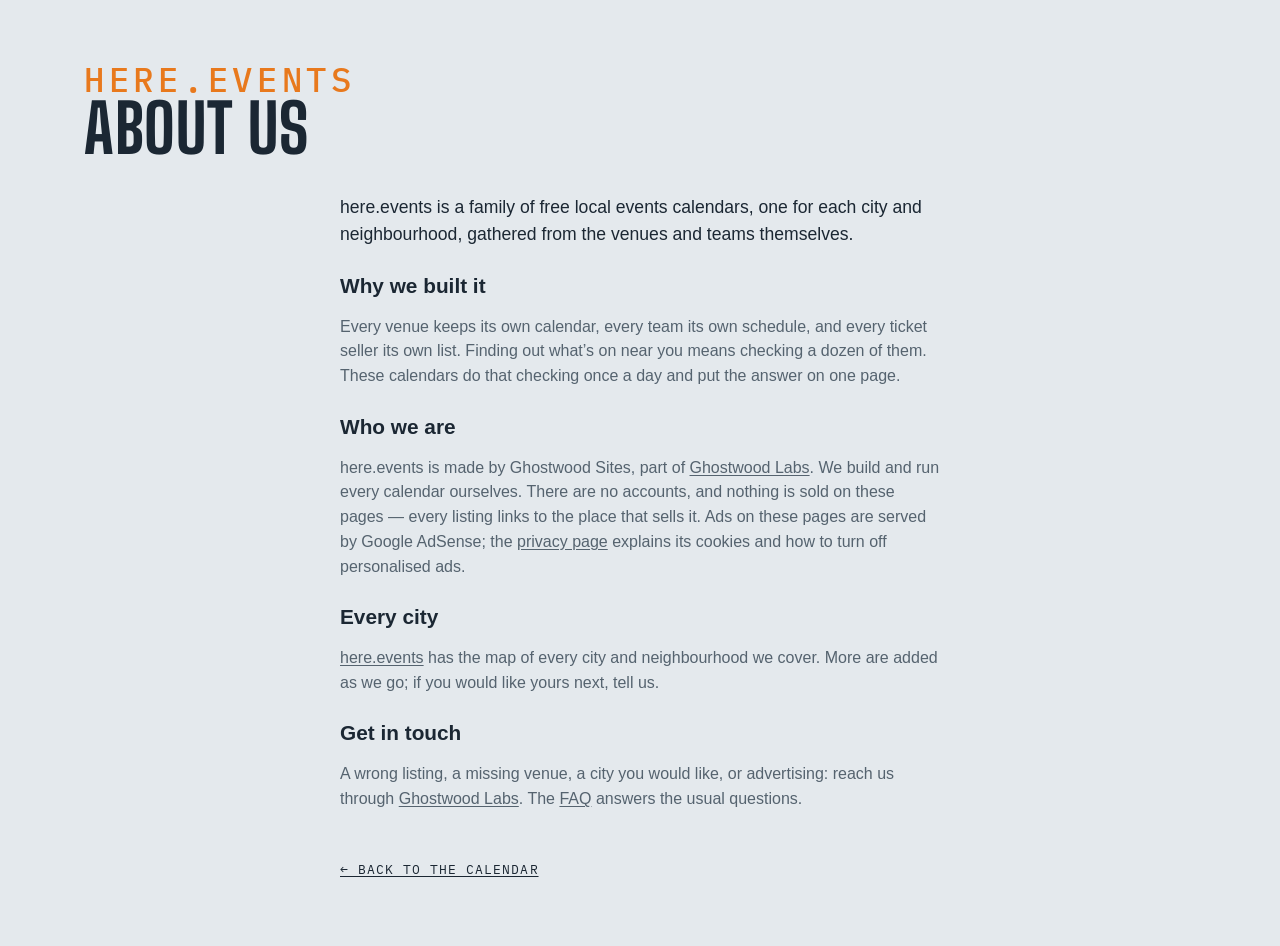
==== commit 9c51ff54: "Footer: a Privacy link to here.events/privacy/; About and FAQ name AdSense instead of "no ads that f" ====
--- a/site/about.html
+++ b/site/about.html
@@ -57,7 +57,7 @@
   <p>Every venue keeps its own calendar, every team its own schedule, and every ticket seller its own list. Finding out what’s on near you means checking a dozen of them. These calendars do that checking once a day and put the answer on one page.</p>
 
   <h2>Who we are</h2>
-  <p>here.events is made by Ghostwood Sites, part of <a href="https://ghostwoodlabs.com/" rel="noopener">Ghostwood Labs</a>. We build and run every calendar ourselves. There are no accounts and no ads that follow you, and nothing is sold on these pages — every listing links to the place that sells it.</p>
+  <p>here.events is made by Ghostwood Sites, part of <a href="https://ghostwoodlabs.com/" rel="noopener">Ghostwood Labs</a>. We build and run every calendar ourselves. There are no accounts, and nothing is sold on these pages — every listing links to the place that sells it. Ads on these pages are served by Google AdSense; the <a href="https://here.events/privacy/">privacy page</a> explains its cookies and how to turn off personalised ads.</p>
 
   <h2>Every city</h2>
   <p><a href="https://here.events/">here.events</a> has the map of every city and neighbourhood we cover. More are added as we go; if you would like yours next, tell us.</p>
--- a/site/styles.css
+++ b/site/styles.css
@@ -23,6 +23,9 @@
   --v-hob: #9e822e; --v-thalia: #612e9e; --v-vic: #2e9e40; --v-radius: #9e2e3c; --v-concord: #2e5d9e; --v-parkwest: #7e9e2e;
   --v-lincoln: #9e2e9e; --v-bottom: #2e9e7d; --v-ramova: #9e5c2e; --v-reggies: #3c2e9e; --v-chopshop: #419e2e; --v-allstate: #9e2e62;
   --v-rosemont: #2e829e; --v-ravinia: #9e992e; --v-seatgeek: #782e9e;
+  --v-cobralounge: #2e9e53; --v-sleepingvillag: #26827c; --v-colorclub: #ba369b; --v-checkout: #9e392e; --v-burlington: #824226; --v-epiphanycenter: #36ba85; /* the DICE venues (2026-11-03) */
+  --v-lemon: #629e2e; --v-spybar: #3f8226; --v-smokemirrors: #ba3655; --v-judsonmooredis: #9e752e; --v-hideaway: #827326; --v-868: #36ba3f;
+  --v-livewirelounge: #2e8f9e; --v-furamarestaura: #5a2682; --v-chicagocounter: #ba3681; --v-bourbonondivis: #932e9e; --v-beatkitchen: #708226; --v-ambassadorhote: #3650ba;
   --venue-text: 72%;     /* how much of the venue hue the card's venue label keeps (light mode) */
   --tint: 26%;           /* the venue wash behind a series card (light mode; 13% in the dark palette) */
   --row-a: #f3f6f8; --row-b: #d6dde3; /* the list's rows alternate light and dark grey; only a series keeps its venue's hue (Steve, 2026-10-20) */
@@ -66,6 +69,9 @@
     --v-hob: #ead086; --v-thalia: #b386ea; --v-vic: #86ea96; --v-radius: #ea8692; --v-concord: #86b0ea; --v-parkwest: #cdea86;
     --v-lincoln: #e986ea; --v-bottom: #86eacc; --v-ramova: #eaaf86; --v-reggies: #9286ea; --v-chopshop: #97ea86; --v-allstate: #ea86b4;
     --v-rosemont: #86d1ea; --v-ravinia: #eae586; --v-seatgeek: #c886ea;
+    --v-cobralounge: #86eaa7; --v-sleepingvillag: #a8f0eb; --v-colorclub: #e363c5; --v-checkout: #ea9086; --v-burlington: #f0bea8; --v-epiphanycenter: #63e3b0; /* the DICE venues (2026-11-03) */
+    --v-lemon: #b4ea86; --v-spybar: #bbf0a8; --v-smokemirrors: #e36381; --v-judsonmooredis: #eac586; --v-hideaway: #f0e4a8; --v-868: #63e36c;
+    --v-livewirelounge: #86dcea; --v-furamarestaura: #d1a8f0; --v-chicagocounter: #e363ac; --v-bourbonondivis: #e086ea; --v-beatkitchen: #e1f0a8; --v-ambassadorhote: #637de3;
     --venue-text: 100%; --tint: 13%;
     --row-a: #1e252c; --row-b: #2c343c;
     --t-concert: #f0806a; --t-sports: #f2d21b; --t-arts: #d63a4f;
@@ -87,6 +93,9 @@
   --v-hob: #ead086; --v-thalia: #b386ea; --v-vic: #86ea96; --v-radius: #ea8692; --v-concord: #86b0ea; --v-parkwest: #cdea86;
   --v-lincoln: #e986ea; --v-bottom: #86eacc; --v-ramova: #eaaf86; --v-reggies: #9286ea; --v-chopshop: #97ea86; --v-allstate: #ea86b4;
   --v-rosemont: #86d1ea; --v-ravinia: #eae586; --v-seatgeek: #c886ea;
+  --v-cobralounge: #86eaa7; --v-sleepingvillag: #a8f0eb; --v-colorclub: #e363c5; --v-checkout: #ea9086; --v-burlington: #f0bea8; --v-epiphanycenter: #63e3b0; /* the DICE venues (2026-11-03) */
+  --v-lemon: #b4ea86; --v-spybar: #bbf0a8; --v-smokemirrors: #e36381; --v-judsonmooredis: #eac586; --v-hideaway: #f0e4a8; --v-868: #63e36c;
+  --v-livewirelounge: #86dcea; --v-furamarestaura: #d1a8f0; --v-chicagocounter: #e363ac; --v-bourbonondivis: #e086ea; --v-beatkitchen: #e1f0a8; --v-ambassadorhote: #637de3;
   --venue-text: 100%; --tint: 13%;
   --row-a: #1e252c; --row-b: #2c343c;
   --t-concert: #f0806a; --t-sports: #f2d21b; --t-arts: #d63a4f;
@@ -413,6 +422,10 @@
 .fp-preset { font-size: .8rem; padding: .4em .85em; min-height: 2rem; }
 .fp-preset:hover { border-color: var(--ink-soft); }
 .fp-preset.is-on { background: var(--ink); color: var(--sky); border-color: var(--ink); }
+/* the panel's foot: Apply, pinned to the bottom edge while the panel scrolls (2026-11-05) */
+.fp-foot { position: sticky; bottom: -1rem; z-index: 1; display: flex; justify-content: flex-end; margin: 1.1rem -1.1rem -1rem; padding: .7rem 1.1rem; background: var(--mist); border-top: 1px solid var(--line); }
+.fp-foot .fp-apply { font-size: .9rem; font-weight: 600; padding: .45em 1.6em; min-height: 2.25rem; background: var(--ink); color: var(--sky); border-color: var(--ink); }
+.fp-foot .fp-apply:hover { background: color-mix(in srgb, var(--ink) 85%, var(--sky)); }
 .fp-group h3 {
   white-space: nowrap; /* never wraps (Steve, 2026-09-22) */
   font-family: var(--mono); font-size: .68rem; text-transform: uppercase;
@@ -877,6 +890,7 @@
 .pop-filter { display: flex; justify-content: center; gap: .5em; align-items: center; cursor: pointer; font-weight: 600; font-size: .88rem; margin: 0 0 .8rem; }
 .pop-filter input { accent-color: var(--ink); }
 .pop-filter[hidden] { display: none; } /* an author display beats the hidden attribute: say it outright (Teams mode has no filter to include) */
+.pop-filter-note { margin: -.45rem 0 .9rem; font-size: .68rem; } /* the filter row's footnote: the calendar keeps the filters it was added with (2026-11-05) */
 
 /* ---- share / embed: a <details> in the footer that opens UPWARD, its body
    floating over the list ---- */
@@ -986,6 +1000,7 @@
 footer .foot-link { order: 1; } /* Advertise, Embed, Sources */
 footer #embed { order: 2; }
 footer #sources { order: 3; } /* a page link since 2026-10-29, still last on the row */
+footer #contact { order: 4; } /* the mailto, after Sources (2026-11-05) */
 /* the Advertise link: dressed as the Sources / Embed labels, after them */
 footer .foot-link { position: relative; top: -.5px; display: inline-flex; align-items: center; gap: .4rem; /* measured half a pixel under its neighbours' labels (Steve, 2026-09-15) */ font-family: var(--mono); font-size: .9rem; text-transform: uppercase; letter-spacing: .08em; color: var(--ink); text-decoration: none; padding: .2rem 0; white-space: nowrap; }
 footer .foot-link:hover { color: var(--ink-soft); }
@@ -1972,16 +1987,20 @@
 .lm-road { fill: none; stroke: var(--road); stroke-linecap: round; stroke-linejoin: round; stroke-width: calc(var(--u, 1) * .6); opacity: .45; }
 .lm-road-primary, .lm-road-trunk { stroke-width: calc(var(--u, 1) * .9); opacity: .6; }
 .lm-road-motorway { stroke-width: calc(var(--u, 1) * 1.5); opacity: .8; }
+.lm-boundary { fill: none; stroke: var(--lm-dot); stroke-width: calc(var(--u, 1) * 1.3); stroke-dasharray: calc(var(--u, 1) * 6) calc(var(--u, 1) * 3.5); stroke-linecap: round; stroke-linejoin: round; opacity: .7; pointer-events: none; } /* the city's or neighbourhood's own line (build-local-map.mjs `boundary`): dashed, the map dots' orange, over the roads and under the labels and pins */
 .lm-town { font-family: var(--mono); font-weight: 500; letter-spacing: .08em; text-transform: uppercase; fill: var(--ink-soft); paint-order: stroke; stroke: var(--mist); stroke-width: calc(var(--u, 1) * 3); stroke-linejoin: round; pointer-events: none; }
 .lm-town-dot { fill: var(--ink-soft); }
 .lm-water-name { font-family: var(--body); font-style: italic; letter-spacing: .04em; fill: color-mix(in srgb, var(--ink) 55%, #4da3f0); pointer-events: none; }
 .lm-peak { fill: none; stroke: var(--ink-soft); stroke-width: calc(var(--u, 1) * 1.2); stroke-linejoin: round; }
 .lm-peak-name { font-family: var(--mono); letter-spacing: .06em; fill: var(--ink-soft); opacity: .8; paint-order: stroke; stroke: var(--mist); stroke-width: calc(var(--u, 1) * 3); pointer-events: none; }
+:root { --lm-dot: #e8791d; } /* the map's dots: the Ghostwood orange, one shade per theme (Steve, 2026-10-30) */
+:root[data-theme="dark"] { --lm-dot: #f08a33; }
+@media (prefers-color-scheme: dark) { :root:not([data-theme="light"]) { --lm-dot: #f08a33; } }
 .lm-pin { cursor: pointer; outline: none; }
-.lm-pin circle { stroke: var(--mist); stroke-width: calc(var(--u, 1) * 1.6); transition: stroke-width .12s; }
-.lm-pin.is-empty circle { fill: var(--mist); stroke: var(--pin); stroke-dasharray: calc(var(--u, 1) * 2) calc(var(--u, 1) * 2); } /* nothing upcoming under the filters: a hollow ring in the room's colour */
+.lm-pin circle { fill: var(--pin); stroke: var(--mist); stroke-width: calc(var(--u, 1) * 1.6); transition: stroke-width .12s; }
+.lm-pin.is-empty circle { fill: var(--mist); stroke: var(--pin); stroke-dasharray: calc(var(--u, 1) * 2) calc(var(--u, 1) * 2); } /* nothing upcoming under the filters: a hollow ring */
 .lm-pin:hover circle, .lm-pin:focus-visible circle, .lm-pin.is-open circle { stroke: var(--ink); stroke-width: calc(var(--u, 1) * 2.4); }
-.lm-pin .lm-n { font-family: var(--mono); font-weight: 700; fill: var(--mist); text-anchor: middle; pointer-events: none; }
+.lm-pin .lm-n { font-family: var(--mono); font-weight: 700; fill: #141a20; text-anchor: middle; pointer-events: none; }
 .lm-pin.is-empty .lm-n { fill: var(--pin); }
 .lm-pin .lm-name { font-family: var(--body); font-weight: 600; fill: var(--ink); paint-order: stroke; stroke: var(--mist); stroke-width: calc(var(--u, 1) * 3.2); stroke-linejoin: round; pointer-events: none; }
 .lm-pin.is-empty .lm-name { fill: var(--ink-soft); font-weight: 500; }
@@ -1993,19 +2012,24 @@
 .lm-zoom button[data-z="me"] { margin-top: .3rem; } /* the crosshair: the visitor's own spot, a little apart from the zoom */
 .lm-zoom button.is-busy { opacity: .5; cursor: progress; }
 .lm-zoom button[aria-pressed="true"] { color: #2f7fd6; border-color: #2f7fd6; }
-.lm-city { cursor: pointer; }
-.lm-city-dot { fill: #1f8a4c; stroke: #fff; stroke-width: calc(var(--u, 1) * 1.5); }
-.lm-sign-board { fill: #0f7a45; stroke: #fff; stroke-width: calc(var(--u, 1) * 1); } /* one thin white line as the board's edge (Steve, 2026-10-26: 'the white border should actually be the border') */
-.lm-sign-hit { fill: #fff; opacity: 0; }
-.lm-city:hover .lm-sign-hit, .lm-city:focus-visible .lm-sign-hit { opacity: .14; }
-.lm-sign-name, .lm-sign-mi { font-family: var(--body); font-weight: 700; letter-spacing: .01em; fill: #fff; pointer-events: none; }
-.lm-sign-name { letter-spacing: .03em; }
+.lm-zoom button[data-z="cities"] { margin-top: .3rem; } /* Switch City (and Switch Neighbourhood under it): the other sites, a little apart from the zoom — in place of the green signposts (Steve, 2026-10-31) */
+.lm-zoom button[aria-expanded="true"] { color: var(--ink); border-color: var(--ink); }
+.lm-switch .lm-sw-list { list-style: none; margin: .1rem 0 .35rem; padding: 0; }
+.lm-switch .lm-sw-row { display: flex; align-items: baseline; gap: .55rem; padding: .45rem .1rem; border-top: 1px solid var(--line); color: var(--ink); text-decoration: none; font: 500 .9rem/1.25 var(--body); }
+.lm-switch li:first-child .lm-sw-row { border-top: 0; }
+.lm-switch a.lm-sw-row:hover .lm-sw-name, .lm-switch a.lm-sw-row:focus-visible .lm-sw-name { text-decoration: underline; text-underline-offset: .15em; }
+.lm-switch .lm-sw-name { flex: 1; min-width: 0; overflow: hidden; text-overflow: ellipsis; white-space: nowrap; }
+.lm-switch .lm-sw-tag { flex: none; font-family: var(--mono); font-size: .62rem; letter-spacing: .08em; text-transform: uppercase; color: var(--ink-soft); }
+.lm-switch .lm-sw-far { flex: none; font-family: var(--mono); font-size: .72rem; letter-spacing: .04em; color: var(--ink-soft); }
+.lm-switch .is-here .lm-sw-row { font-weight: 700; }
+.lm-switch .is-here .lm-sw-row::after { content: '✓'; flex: none; color: var(--ink-soft); }
+.lm-caption .lm-reset { font: inherit; letter-spacing: inherit; text-transform: inherit; color: var(--ink); background: none; border: 0; border-bottom: 1px solid currentColor; border-radius: 0; padding: 0; cursor: pointer; } /* the filters leave nothing on the map: one tap back to the default (Steve, 2026-10-31) */
+.lm-caption .lm-reset[hidden] { display: none; }
 .lm-me-dot { fill: #2f7fd6; stroke: var(--mist); stroke-width: calc(var(--u, 1) * 2); }
 .lm-me-acc { fill: #2f7fd6; fill-opacity: .14; stroke: #2f7fd6; stroke-opacity: .45; stroke-width: calc(var(--u, 1) * .8); animation: lm-pulse 2.4s ease-out infinite; transform-box: fill-box; transform-origin: center; }
 @keyframes lm-pulse { 0% { fill-opacity: .22; } 100% { fill-opacity: .08; } }
 .lm-pin.is-city circle { opacity: .78; } /* the rest of the city on a neighbourhood map: a shade quieter than the neighbourhood's own rooms */
 .lm-pin.is-city .lm-name { font-weight: 500; fill: var(--ink-soft); }
-.lm-pin .lm-stack { stroke: var(--mist); stroke-width: calc(var(--u, 1) * 1.6); } /* a group of venues (Steve, 2026-10-28): the next venues' discs peek out behind the first */
 .lm-pin.is-group .lm-name { font-weight: 700; }
 /* a group's card: one row a venue, folded like a reddit thread — [+] opens its next events under a thread line, [–] folds them */
 .lm-pop .lm-tree { margin: 0 0 .3rem; }
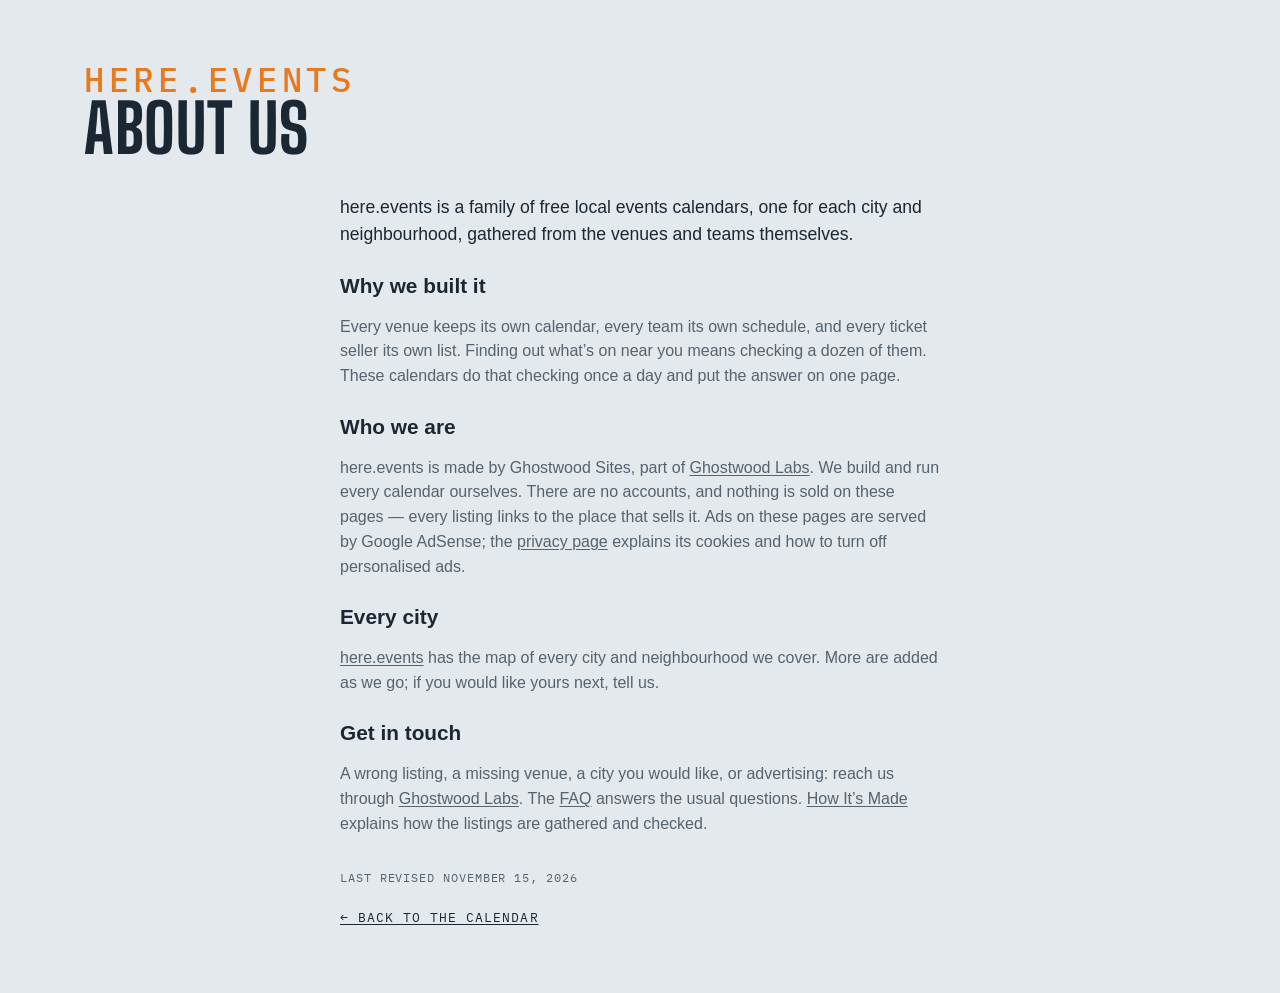
==== commit 45452ce3: "How It's Made page, Updated line, truthful sitemap dates A page on how the calendar is curated, link" ====
--- a/site/about.html
+++ b/site/about.html
@@ -63,8 +63,9 @@
   <p><a href="https://here.events/">here.events</a> has the map of every city and neighbourhood we cover. More are added as we go; if you would like yours next, tell us.</p>
 
   <h2>Get in touch</h2>
-  <p>A wrong listing, a missing venue, a city you would like, or advertising: reach us through <a href="https://ghostwoodlabs.com/" rel="noopener">Ghostwood Labs</a>. The <a href="faq.html">FAQ</a> answers the usual questions.</p>
+  <p>A wrong listing, a missing venue, a city you would like, or advertising: reach us through <a href="https://ghostwoodlabs.com/" rel="noopener">Ghostwood Labs</a>. The <a href="faq.html">FAQ</a> answers the usual questions. <a href="how.html">How It’s Made</a> explains how the listings are gathered and checked.</p>
 
+  <p class="ad-revised">Last revised <time datetime="2026-11-15">November 15, 2026</time></p>
   <a class="ad-back" href="./">← Back to the calendar</a>
 </main>
 </body>
--- a/site/styles.css
+++ b/site/styles.css
@@ -1015,6 +1015,11 @@
 .ad-page p, .ad-page li { color: var(--ink-soft); line-height: 1.55; }
 .ad-page ul { padding-left: 1.2rem; }
 .ad-page .ad-lead { font-size: 1.1rem; color: var(--ink); }
+.updated { margin: 1rem 0 -.6rem; font-family: var(--mono); font-size: .72rem; letter-spacing: .08em; text-transform: uppercase; color: var(--ink-soft); }
+.updated a { color: var(--ink); }
+body:has(#mapView:not([hidden])) .updated { display: none; }
+.ad-page .ad-revised { margin-top: 2rem; font-family: var(--mono); font-size: .72rem; letter-spacing: .08em; text-transform: uppercase; }
+.ad-page .ad-revised + .ad-back { margin-top: .6rem; }
 .ad-page .ad-back { display: inline-block; margin-top: 2rem; font-family: var(--mono); font-size: .8rem; text-transform: uppercase; letter-spacing: .08em; color: var(--ink); }
 footer .share summary { font-size: .9rem; white-space: nowrap; }
 .foot-inner.is-tight .share summary span, .foot-inner.is-tighter .gw-credit {
